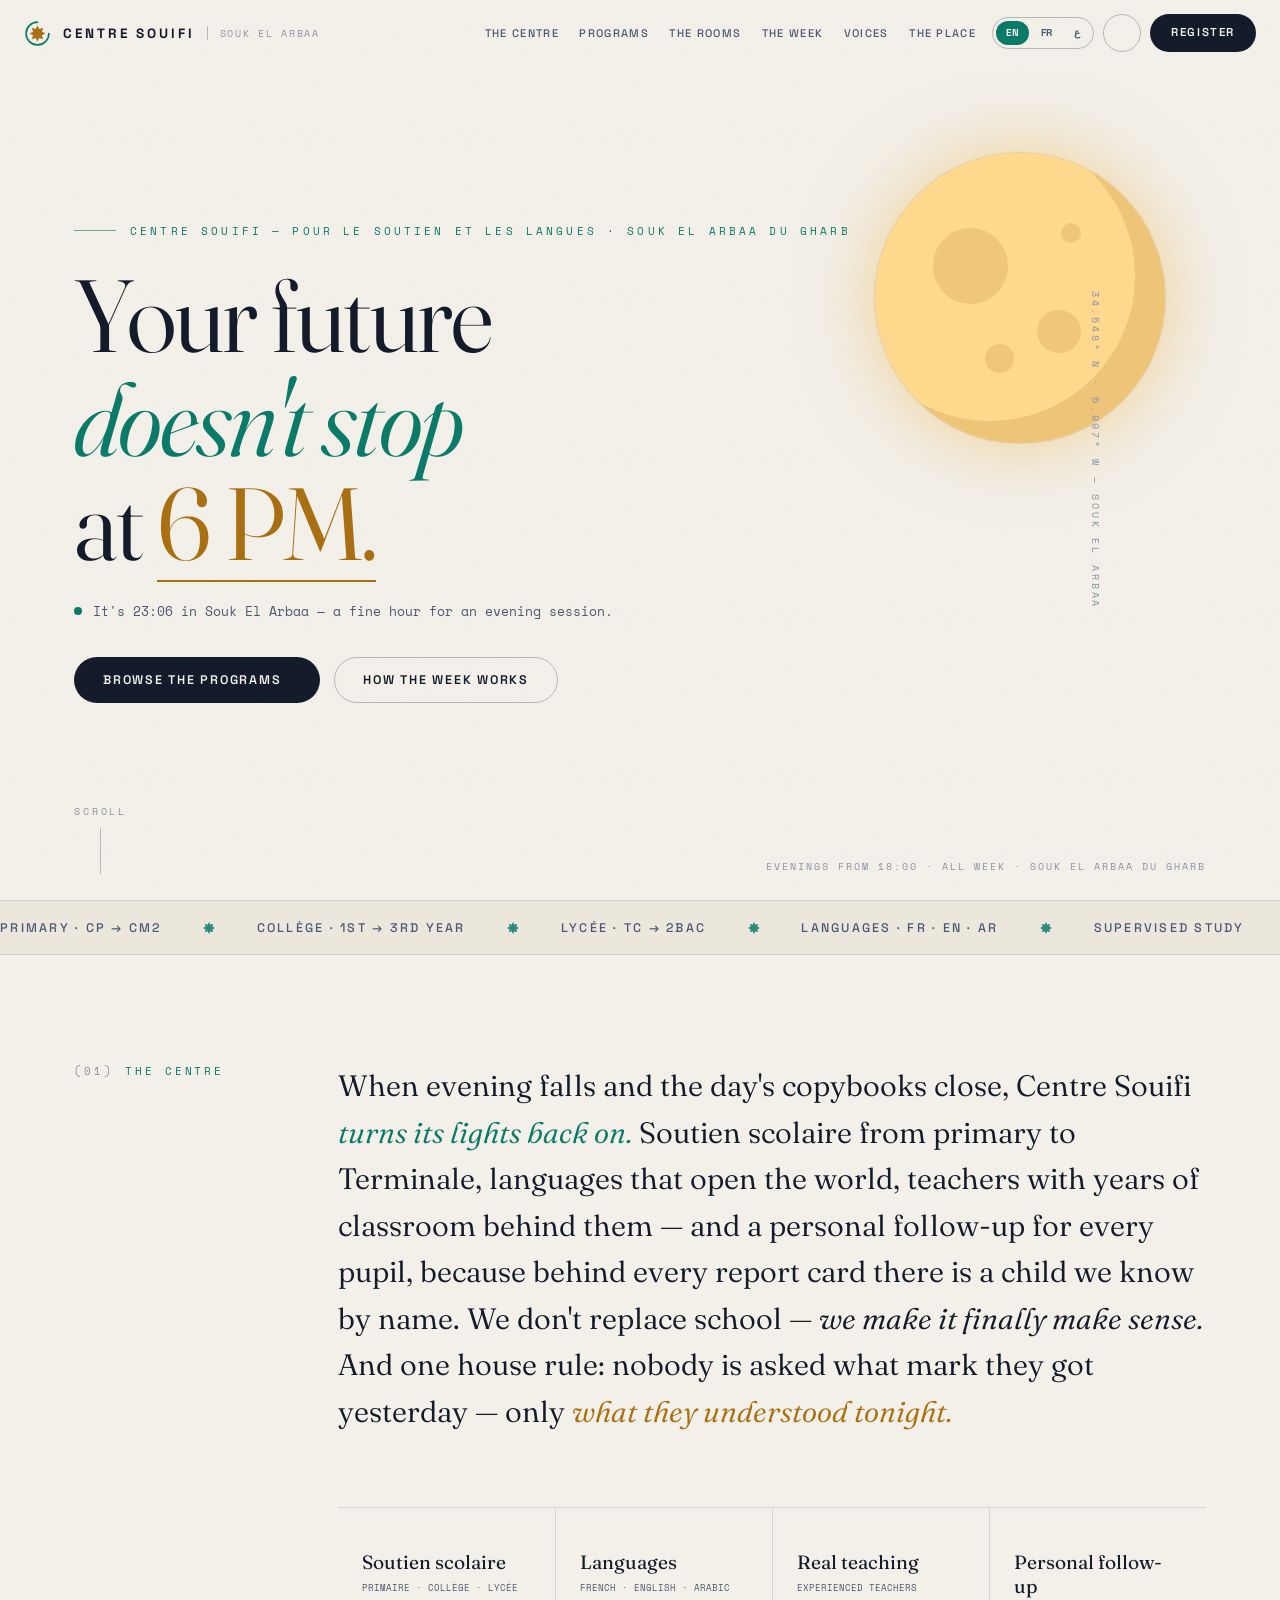
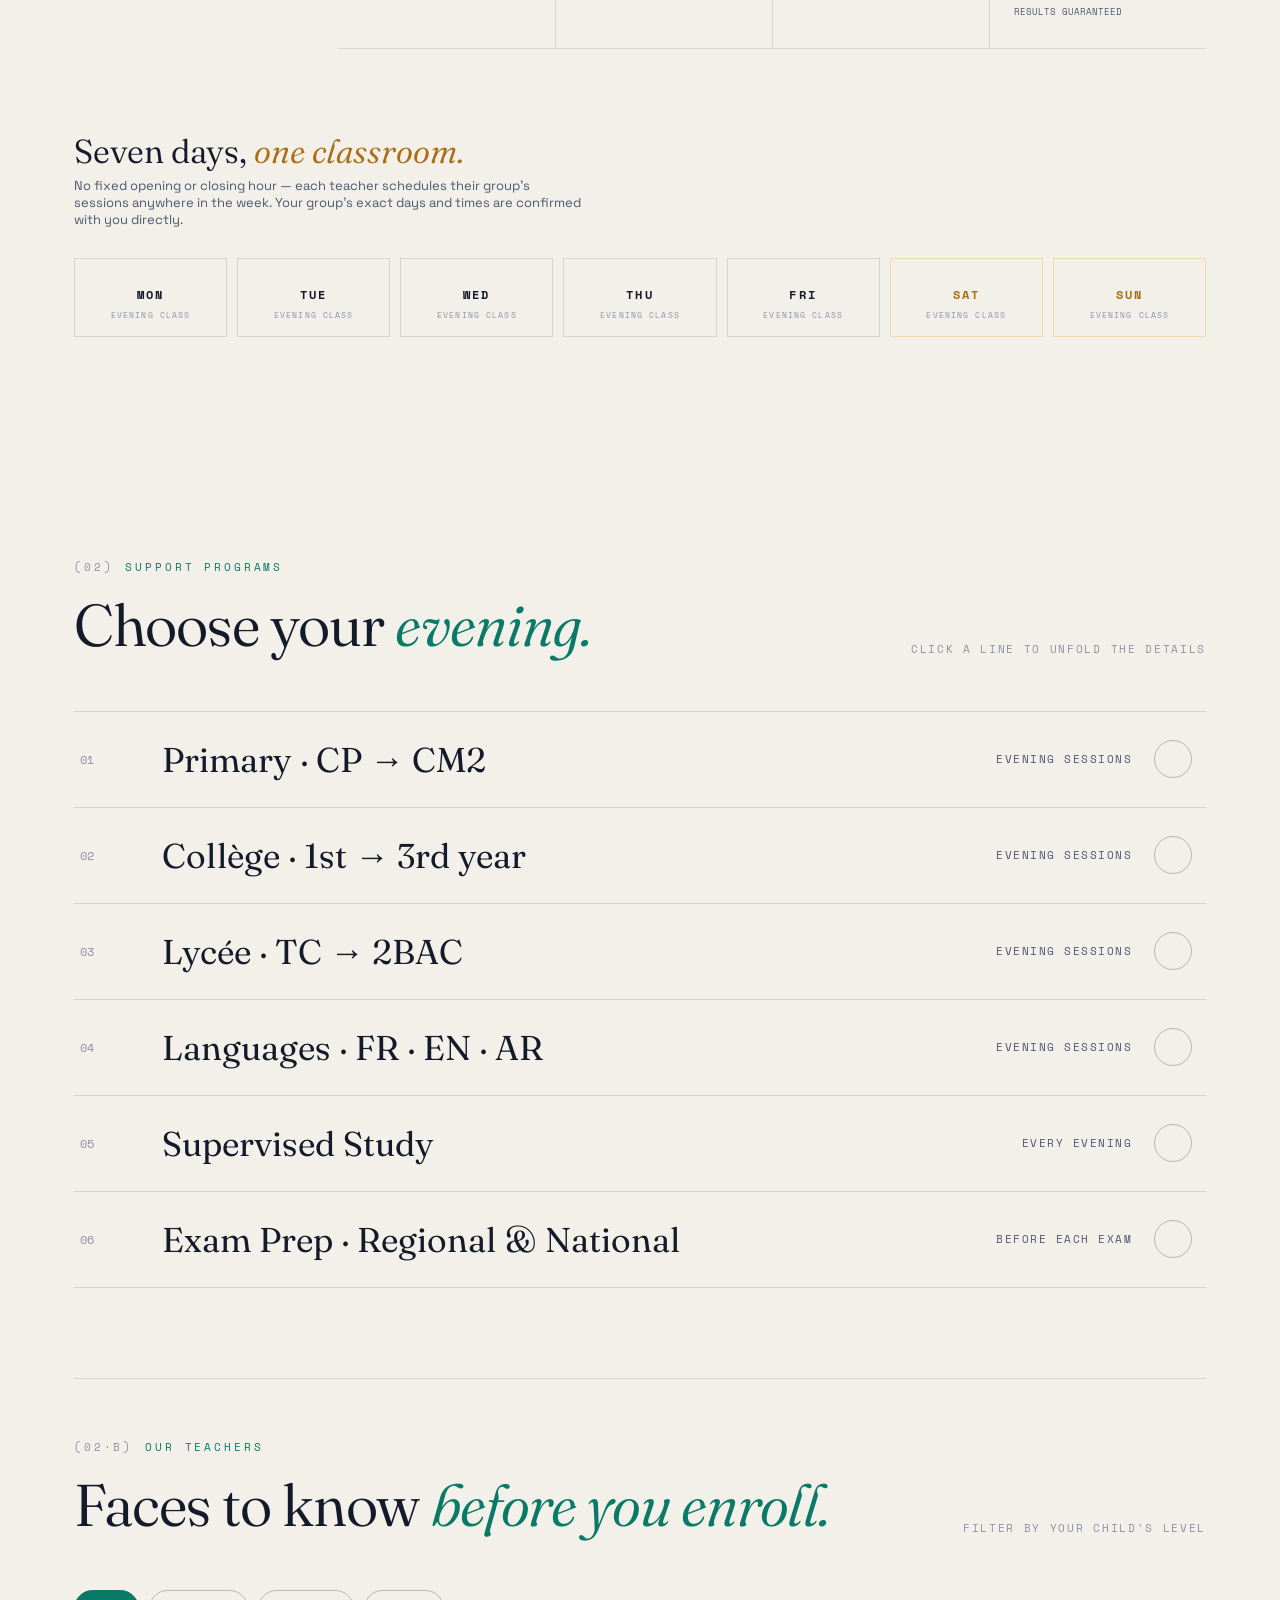
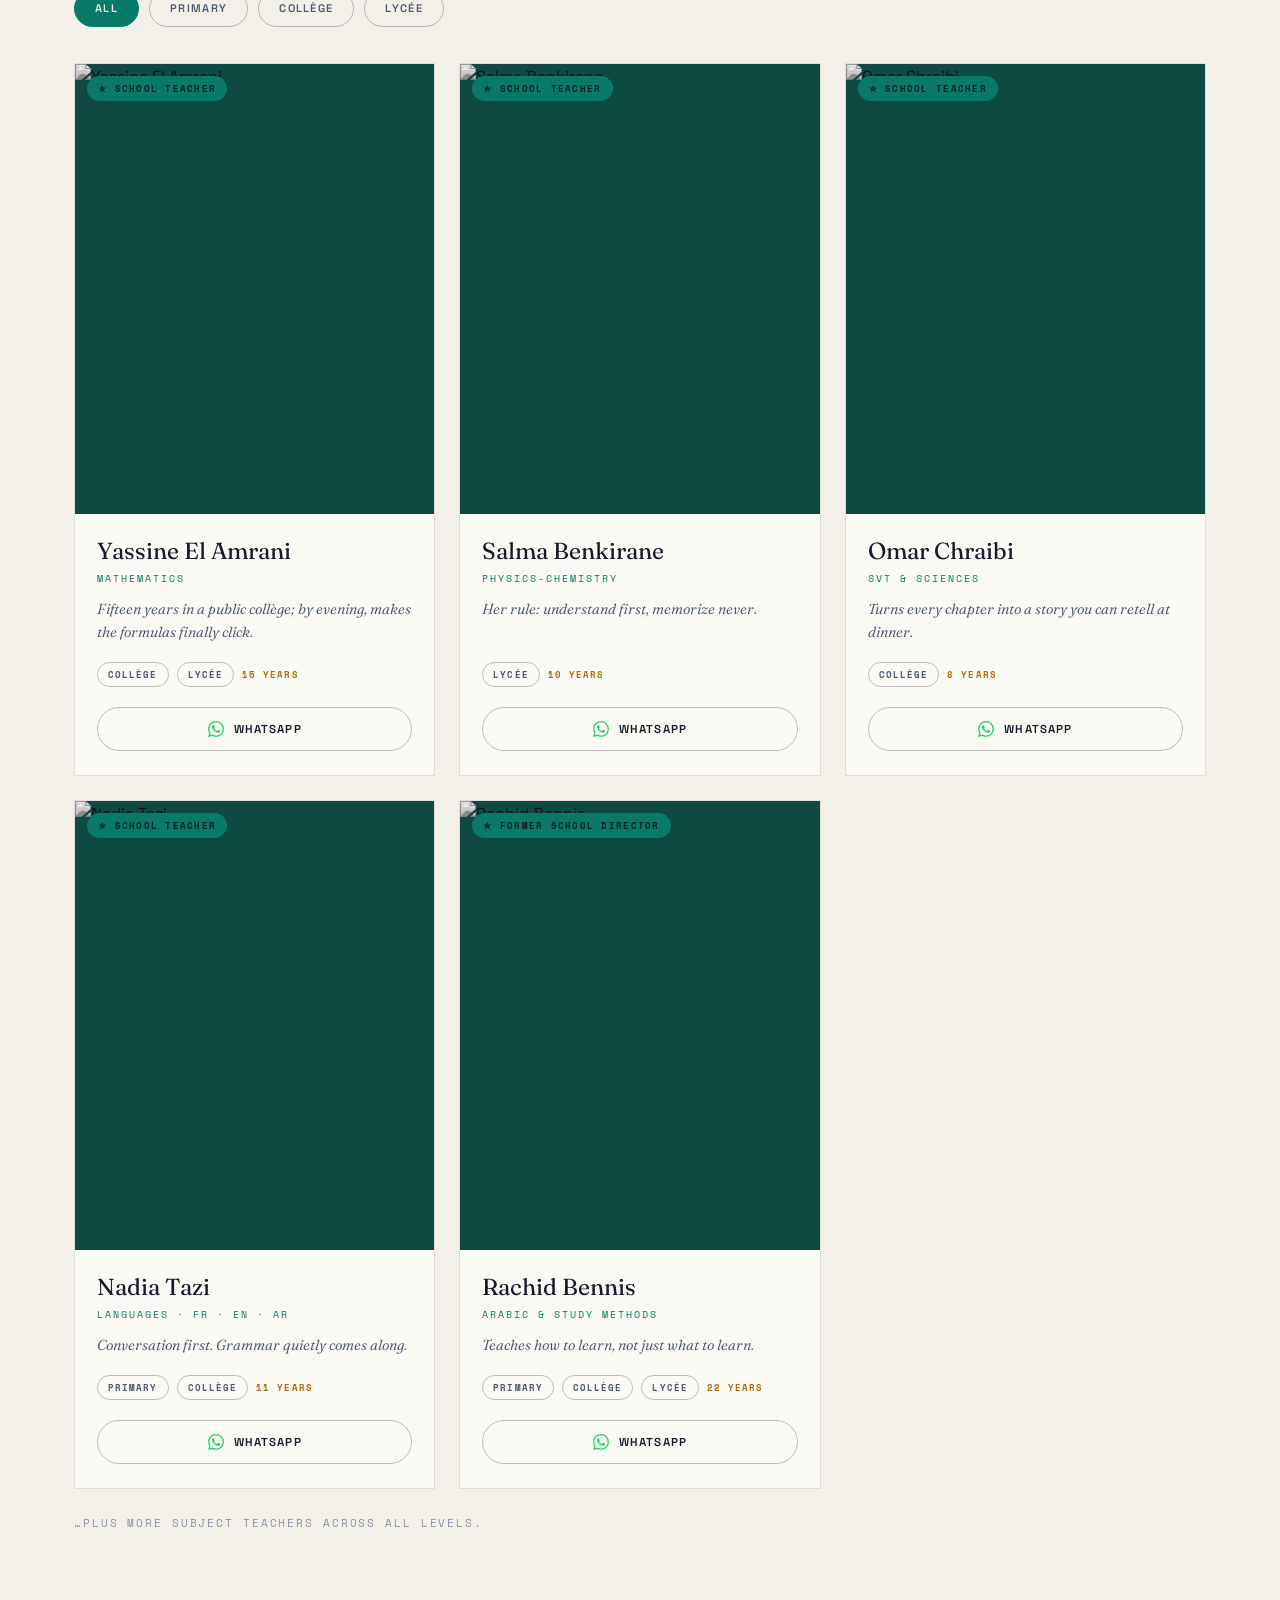
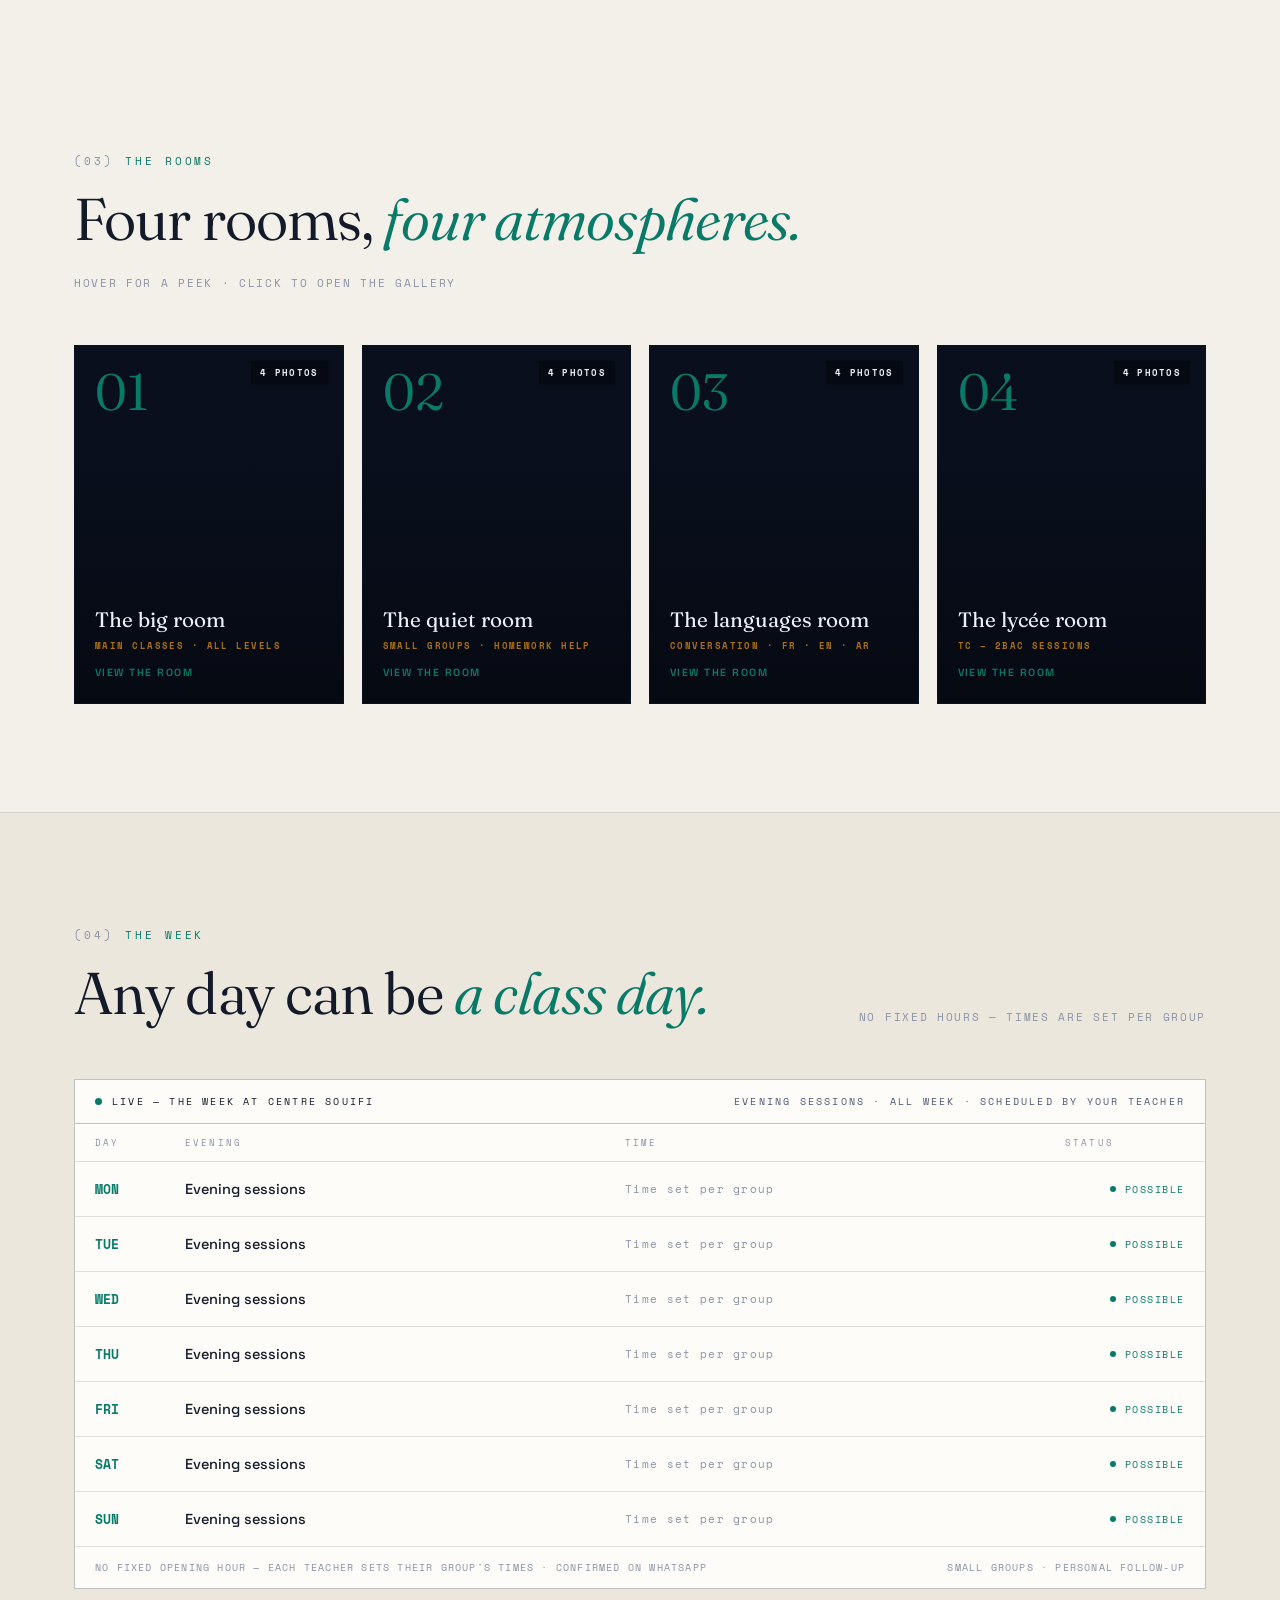
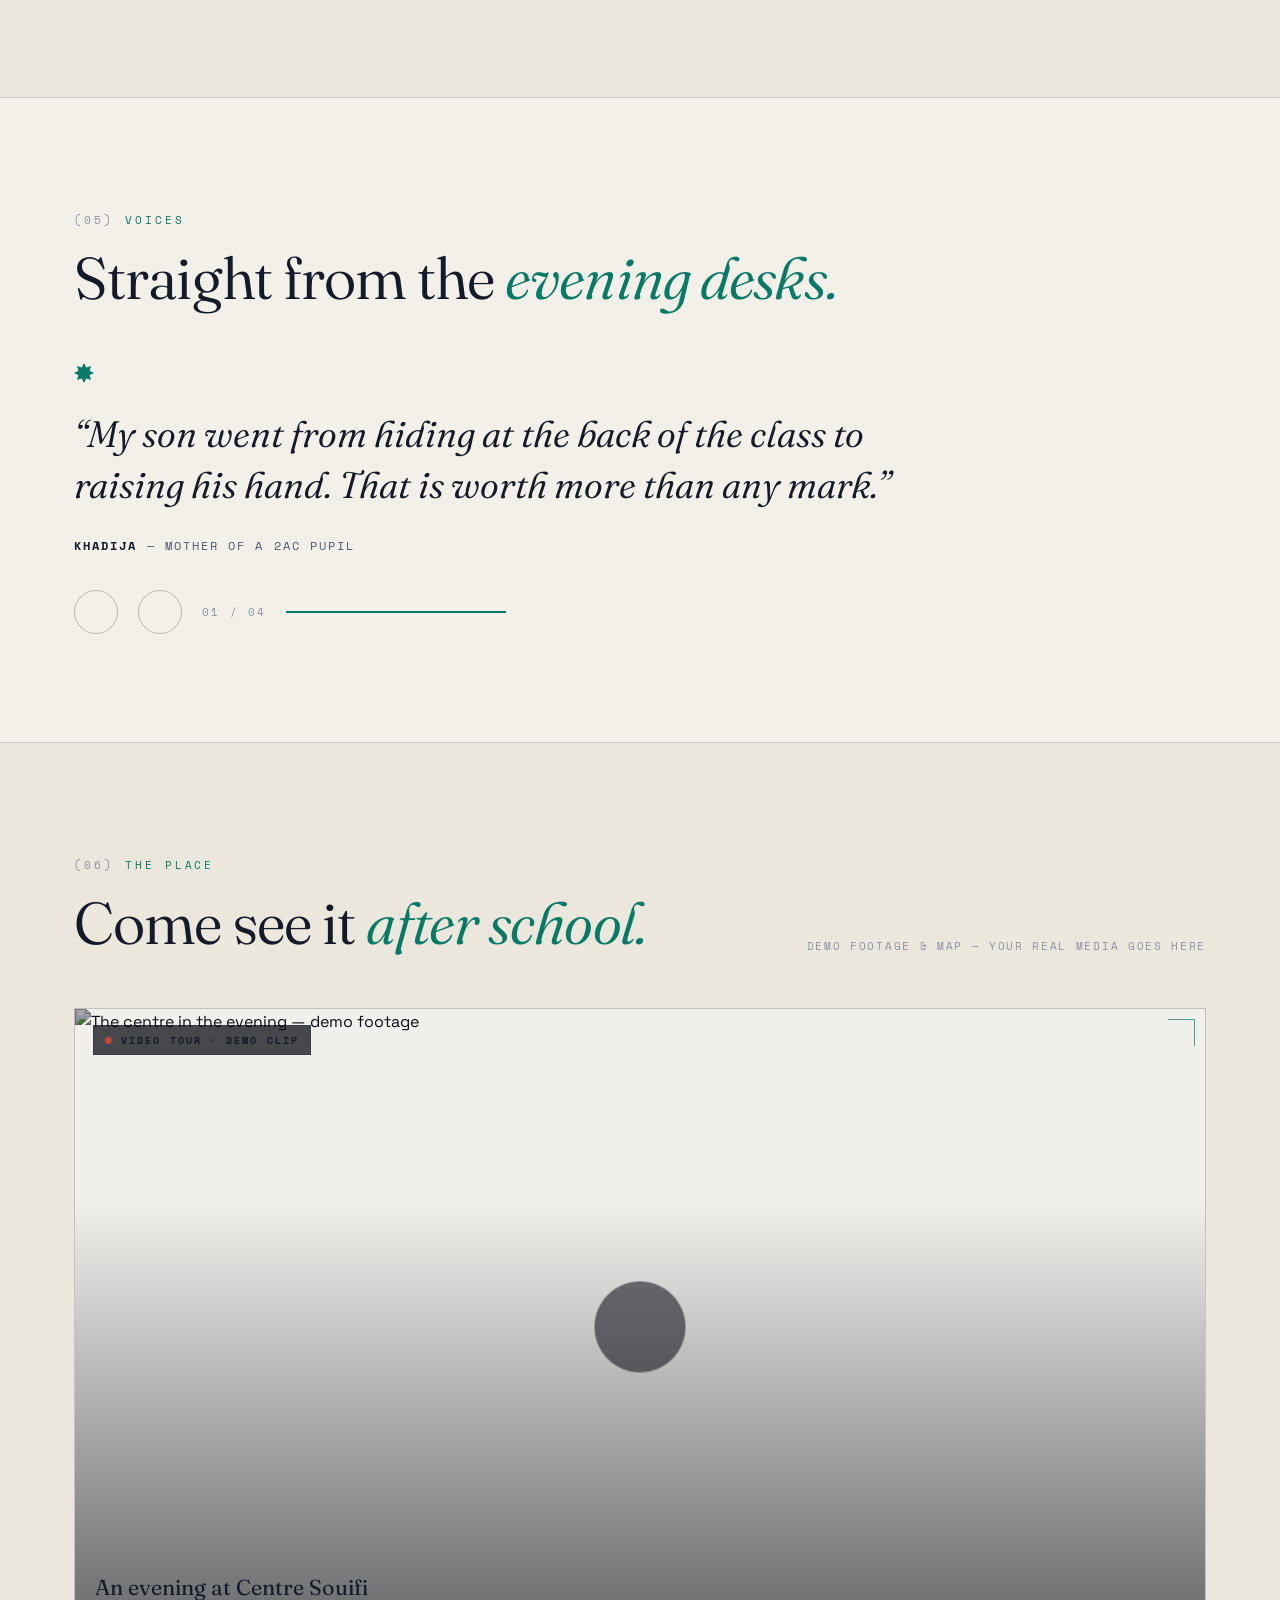
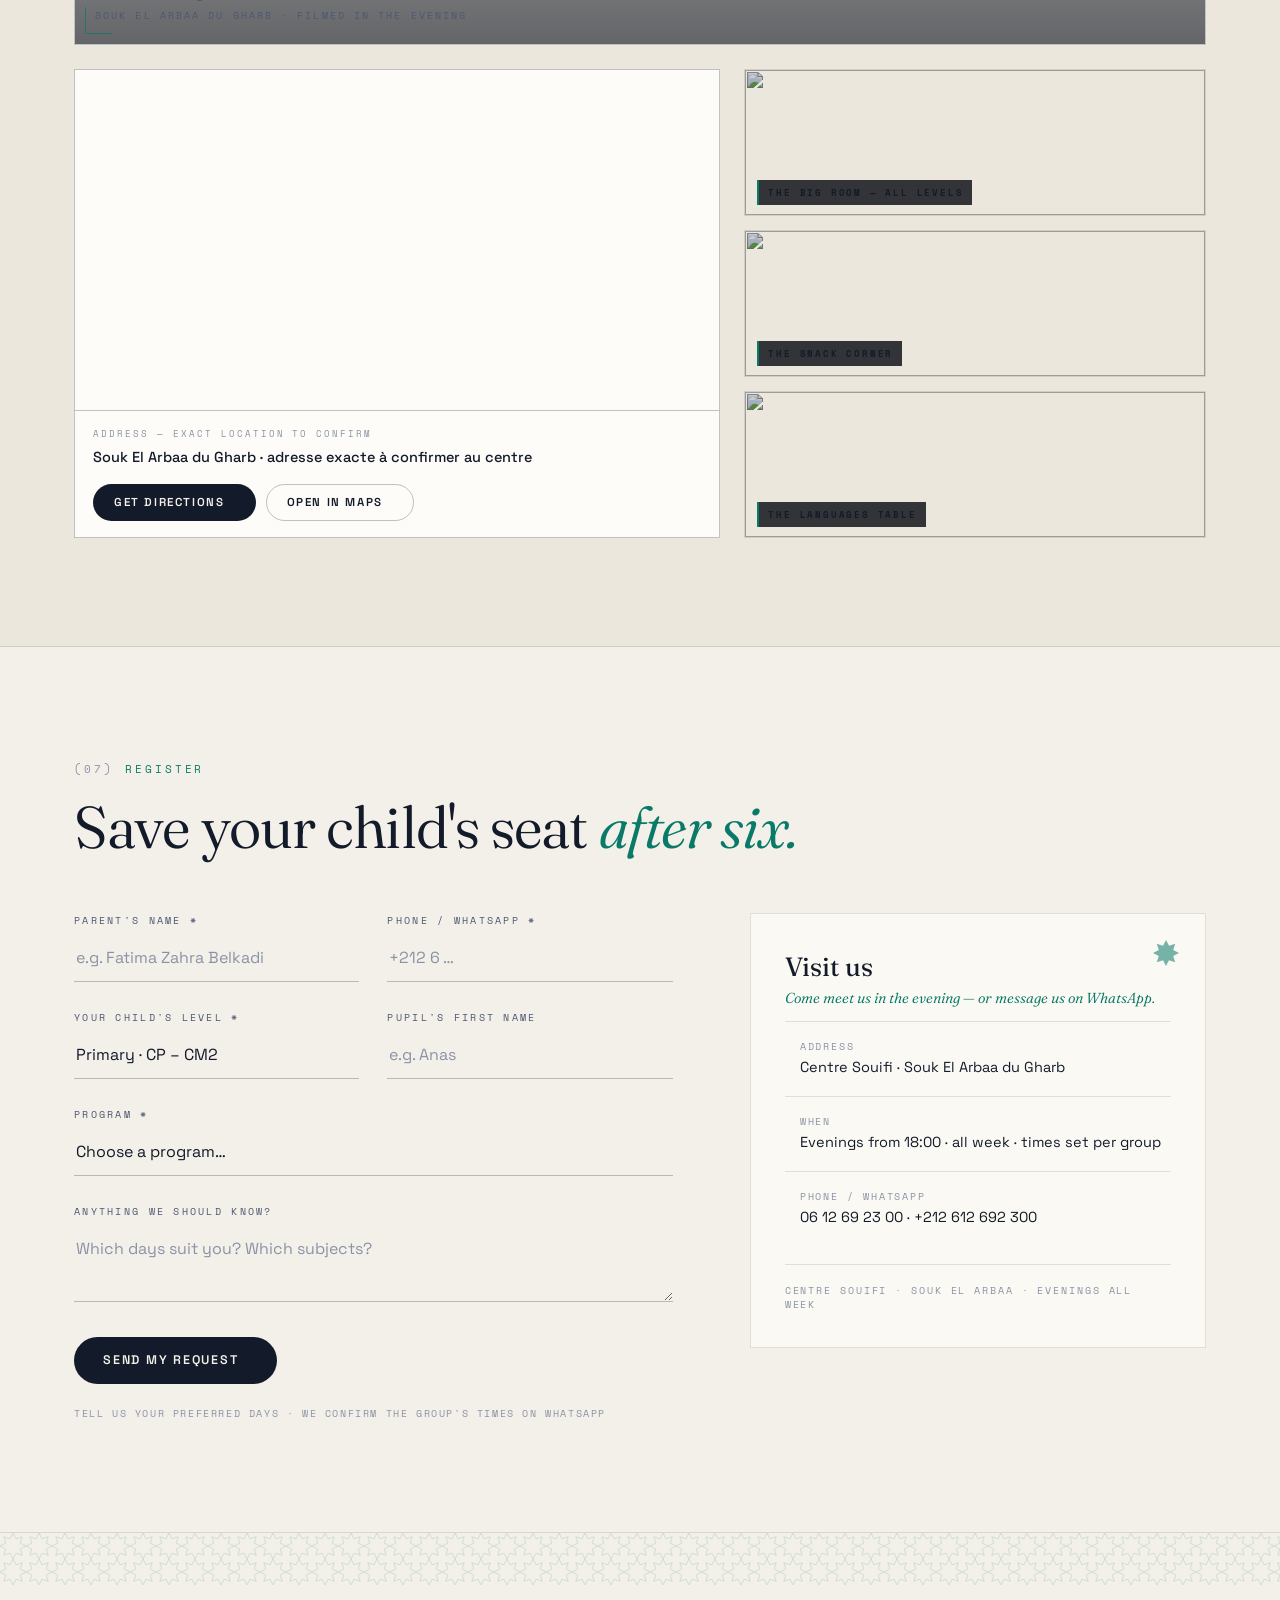
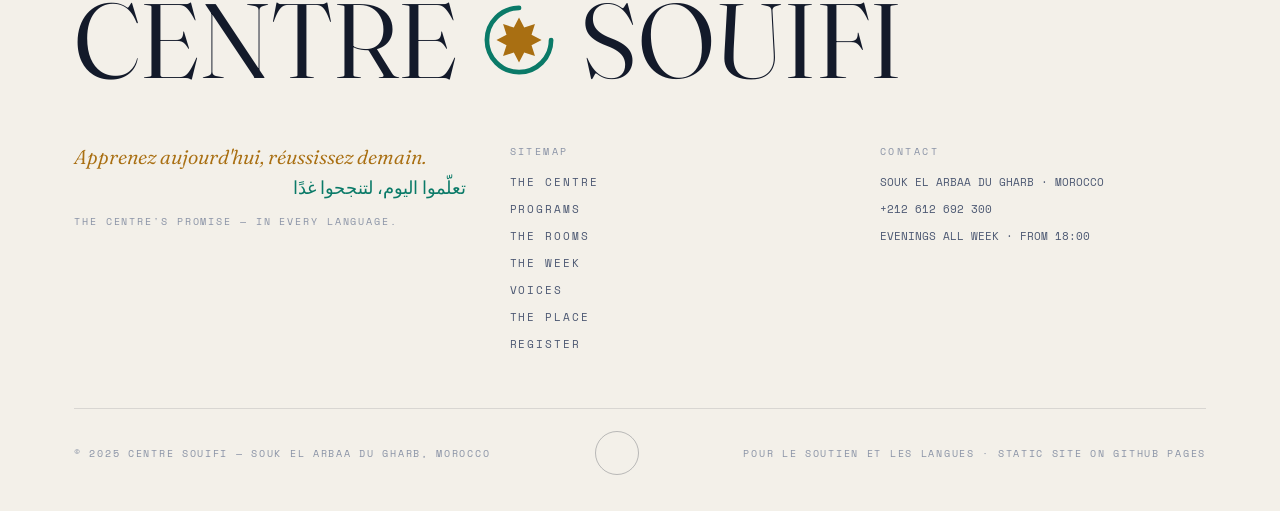
==== index.original.html @ b4792a81 "adding the first commit" ====
<!DOCTYPE html>
<html lang="en">
<head>
<meta charset="UTF-8">
<meta name="viewport" content="width=device-width, initial-scale=1.0">
<script>
/* apply saved theme + language BEFORE paint (no flash) */
(function(){try{
  var t=localStorage.getItem('cs-theme')||(matchMedia('(prefers-color-scheme: light)').matches?'light':'dark');
  document.documentElement.dataset.theme=t;
  var l=localStorage.getItem('cs-lang')||'en';
  document.documentElement.lang=l;
  document.documentElement.dir=(l==='ar')?'rtl':'ltr';
}catch(e){}})();
</script>
<title>Centre Souifi — Souk El Arbaa du Gharb · Soutien scolaire & langues du soir</title>
<meta name="description" content="Centre Souifi — soutien scolaire du soir à Souk El Arbaa du Gharb : primaire, collège, lycée (TC–2BAC), langues (FR·EN·AR), professeurs expérimentés, suivi personnalisé. Cours du soir tous les jours dès 18h. WhatsApp : +212 612 692 300.">
<meta name="theme-color" id="metaTheme" content="#05080F">

<!-- ✂ DEMO: replace og:image with your real domain + photo before launch -->
<meta property="og:type" content="website">
<meta property="og:title" content="Centre Souifi — Soutien scolaire & langues · Souk El Arbaa du Gharb">
<meta property="og:description" content="Cours du soir tous les jours dès 18h : primaire, collège, lycée, langues. Apprenez aujourd'hui, réussissez demain.">
<meta property="og:image" content="https://picsum.photos/seed/centre-souifi-og/1200/630.jpg">
<meta name="twitter:card" content="summary_large_image">

<link rel="icon" href="data:image/svg+xml,%3Csvg xmlns='http://www.w3.org/2000/svg' viewBox='0 0 64 64'%3E%3Cpath d='M32 5a27 27 0 1 0 27 27' fill='none' stroke='%233FE0C5' stroke-width='6' stroke-linecap='round'/%3E%3Cpolygon fill='%23F0B03F' transform='translate(32 32) scale(1.9) translate(-10 -10)' points='10,0 12.3,4.46 17.07,2.93 15.54,7.7 20,10 15.54,12.3 17.07,17.07 12.3,15.54 10,20 7.7,15.54 2.93,17.07 4.46,12.3 0,10 4.46,7.7 2.93,2.93 7.7,4.46'/%3E%3C/svg%3E">
<link rel="preconnect" href="https://fonts.googleapis.com">
<link rel="preconnect" href="https://fonts.gstatic.com" crossorigin>
<link href="https://fonts.googleapis.com/css2?family=Fraunces:ital,opsz,wght@0,9..144,300..700;1,9..144,300..700&family=Space+Grotesk:wght@300..700&family=Space+Mono:ital,wght@0,400;0,700&family=Amiri:ital,wght@0,400;0,700;1,400&family=IBM+Plex+Sans+Arabic:wght@300;400;500;600;700&display=swap" rel="stylesheet">
<style>
/* ============ TOKENS — NIGHT (default) ============ */
:root{
  --bg:#05080F; --bg-2:#070C16; --panel:#0A1020; --deep:#060B14;
  --line:rgba(205,220,240,.10); --line-2:rgba(205,220,240,.20);
  --text:#EAF0F8; --muted:#93A1B5; --faint:#5C6B80;
  --mint:#3FE0C5; --mint-dim:rgba(63,224,197,.13);
  --amber:#F0B03F; --amber-dim:rgba(240,176,63,.13);
  --red:#F2705C;
  --row-hover:rgba(63,224,197,.05);
  --hdr-bg:rgba(5,8,15,.82); --menu-bg:rgba(5,8,15,.97);
  --toast-bg:#0C1322; --sb:#1B2536;
  --map-filter:invert(.9) hue-rotate(185deg) saturate(.4) brightness(.9) contrast(.95);
  --serif:'Fraunces',Georgia,serif; --sans:'Space Grotesk',sans-serif; --mono:'Space Mono',monospace;
  --container:1180px;
}
/* ============ TOKENS — DAY ============ */
[data-theme="light"]{
  --bg:#F3F0E9; --bg-2:#ECE7DD; --panel:#FBF9F3; --deep:#FDFCF8;
  --line:rgba(19,26,42,.12); --line-2:rgba(19,26,42,.26);
  --text:#131A2A; --muted:#4C5872; --faint:#8A93A6;
  --mint:#0A7A68; --mint-dim:rgba(10,122,104,.10);
  --amber:#A96F12; --amber-dim:rgba(169,111,18,.13);
  --red:#BE4B37;
  --row-hover:rgba(10,122,104,.06);
  --hdr-bg:rgba(243,240,233,.85); --menu-bg:rgba(243,240,233,.97);
  --toast-bg:#FFFFFF; --sb:#C8C1B1;
  --map-filter:saturate(.72) contrast(1.02);
}
/* Arabic typography */
html[lang="ar"]{
  --serif:'Amiri','IBM Plex Sans Arabic',serif;
  --sans:'IBM Plex Sans Arabic',sans-serif;
  --mono:'IBM Plex Sans Arabic','Space Mono',monospace;
}
html[lang="ar"] *{letter-spacing:0 !important}
html[lang="ar"] em{font-style:normal}
html[lang="ar"] body{line-height:1.85}
html[lang="ar"] h1{line-height:1.3}
html[lang="ar"] h2{line-height:1.5}
html[lang="ar"] .p-title,html[lang="ar"] .t-name,html[lang="ar"] .room-name,html[lang="ar"] .foot-word{line-height:1.55}
html[lang="ar"] .manifesto{line-height:2.1}
html[lang="ar"] .v-body blockquote{line-height:1.9}
html[lang="ar"] .h-line{padding-bottom:.2em;margin-bottom:-.2em}

*{margin:0;padding:0;box-sizing:border-box}
html{scroll-behavior:smooth;scroll-padding-top:96px}
body{background:var(--bg);color:var(--text);font:400 16px/1.6 var(--sans);-webkit-font-smoothing:antialiased;overflow-x:hidden;transition:background .4s,color .4s}
::selection{background:var(--mint);color:#04211B}
[data-theme="light"] ::selection{color:var(--bg)}
::-webkit-scrollbar{width:10px}
::-webkit-scrollbar-track{background:var(--bg)}
::-webkit-scrollbar-thumb{background:var(--sb);border-radius:6px}
a{color:inherit;text-decoration:none}
img{max-width:100%}
button{font-family:inherit}
:focus-visible{outline:2px solid var(--mint);outline-offset:3px;border-radius:2px}
.container{max-width:var(--container);margin:0 auto;padding:0 24px}
.s8{width:12px;height:12px;flex:none}

/* film grain */
body::before{content:"";position:fixed;inset:0;z-index:80;pointer-events:none;opacity:.05;
  background-image:url("data:image/svg+xml,%3Csvg xmlns='http://www.w3.org/2000/svg' width='160' height='160'%3E%3Cfilter id='n'%3E%3CfeTurbulence type='fractalNoise' baseFrequency='0.8' numOctaves='2' stitchTiles='stitch'/%3E%3C/filter%3E%3Crect width='160' height='160' filter='url(%23n)' opacity='.55'/%3E%3C/svg%3E")}
[data-theme="light"] body::before{opacity:.035}

/* ============ BUTTONS ============ */
.btn{display:inline-flex;align-items:center;gap:10px;font:600 12.5px/1 var(--sans);letter-spacing:.14em;text-transform:uppercase;
  padding:16px 28px;border-radius:999px;border:1px solid transparent;cursor:pointer;transition:.3s;white-space:nowrap}
.btn svg{width:15px;height:15px}
.btn.primary{background:var(--amber);color:#14100A}
.btn.primary:hover{transform:translateY(-2px);background:#F6BC55}
[data-theme="light"] .btn.primary{background:var(--text);color:var(--bg)}
[data-theme="light"] .btn.primary:hover{background:#243452}
.btn.ghost{border-color:var(--line-2);color:var(--text);background:none}
.btn.ghost:hover{border-color:var(--mint);color:var(--mint);transform:translateY(-2px)}
.btn.sm{padding:12px 20px;font-size:11.5px}
.btn.loading{opacity:.6;pointer-events:none}
.round{width:44px;height:44px;border-radius:50%;border:1px solid var(--line-2);background:none;color:var(--muted);display:grid;place-items:center;cursor:pointer;transition:.3s}
.round:hover{color:var(--mint);border-color:var(--mint);transform:translateY(-2px)}
.round svg{width:17px;height:17px}
[dir="rtl"] .lucide-arrow-right,[dir="rtl"] .lucide-chevron-left,[dir="rtl"] .lucide-chevron-right,
[dir="rtl"] .lucide-send,[dir="rtl"] .lucide-navigation{transform:scaleX(-1)}

/* theme + language controls */
.t-btn{width:38px;height:38px}
.t-btn svg{width:16px;height:16px}
.t-btn .i-moon{display:none}
[data-theme="light"] .t-btn .i-moon{display:block}
[data-theme="light"] .t-btn .i-sun{display:none}
.lang-sw{display:flex;border:1px solid var(--line-2);border-radius:999px;padding:3px;gap:2px}
.lang-sw button{font:700 10px/1 var(--sans);color:var(--muted);background:none;border:0;border-radius:999px;padding:7px 10px;cursor:pointer;transition:.25s}
.lang-sw button:hover{color:var(--text)}
.lang-sw button.on{background:var(--mint);color:#04211B}
[data-theme="light"] .lang-sw button.on{color:#F3F0E9}

/* ============ HEADER ============ */
header{position:fixed;inset-inline:0;top:0;z-index:50;transition:.35s;padding-block:14px}
header.scrolled{background:var(--hdr-bg);backdrop-filter:blur(14px);border-bottom:1px solid var(--line);padding-block:8px}
.header-in{max-width:1400px;margin:auto;padding:0 24px;display:flex;align-items:center;gap:16px}
.brand{display:flex;align-items:center;gap:12px;flex:none}
.logo-mark{width:27px;height:27px;color:var(--mint);flex:none}
.brand-name{font:700 13.5px var(--sans);letter-spacing:.22em;white-space:nowrap}
.brand-loc{font:400 9.5px var(--mono);color:var(--faint);letter-spacing:.18em;border-inline-start:1px solid var(--line-2);padding-inline-start:12px;white-space:nowrap}
nav.main{margin-inline-start:auto;display:flex;gap:clamp(12px,1.6vw,24px);flex:none}
nav.main a{font:500 11px var(--sans);letter-spacing:.12em;text-transform:uppercase;color:var(--muted);transition:color .25s;white-space:nowrap}
nav.main a:hover{color:var(--text)}
nav.main a.active{color:var(--mint)}
.clock-chip{font:400 12px var(--mono);color:var(--muted);display:flex;align-items:center;gap:9px;letter-spacing:.08em;white-space:nowrap;font-variant-numeric:tabular-nums;flex:none}
.clock-chip::before{content:"";width:6px;height:6px;border-radius:50%;background:var(--mint);animation:pulse 1.8s infinite}
.hdr-ctl{display:flex;align-items:center;gap:9px;flex:none}
#mBtn{display:none}
.hdr-reg{padding:11px 18px;white-space:nowrap}
@media (max-width:1450px){.clock-chip{display:none}}
@media (max-width:1270px){.brand-loc{display:none}}
@media (max-width:1180px){nav.main{display:none}#mBtn{display:grid}.hdr-ctl{margin-inline-start:auto}}
@media (max-width:480px){.lang-sw{display:none}}
@media (max-width:400px){.hdr-reg{display:none}}

/* mobile menu */
.m-menu{position:fixed;inset:0;z-index:60;background:var(--menu-bg);backdrop-filter:blur(10px);display:flex;flex-direction:column;justify-content:center;padding:40px 32px;opacity:0;pointer-events:none;transition:.35s}
.m-menu.open{opacity:1;pointer-events:auto}
.m-logo{position:absolute;top:26px;inset-inline-start:26px;width:36px;height:36px;color:var(--mint)}
.m-menu a{font:350 clamp(1.8rem,7vw,2.4rem) var(--serif);padding:14px 0;border-bottom:1px solid var(--line);display:flex;align-items:baseline;gap:18px;transform:translateY(16px);opacity:0;transition:.4s}
.m-menu.open a{transform:none;opacity:1}
.m-menu a span{font:400 12px var(--mono);color:var(--mint)}
.m-menu .m-foot{margin-top:34px;font:400 11px var(--mono);color:var(--faint)}
#mClose{position:absolute;top:26px;inset-inline-end:26px}
.m-lang{display:flex;gap:10px;margin-top:28px;flex-wrap:wrap}
.m-lang button{font:700 12px var(--sans);border:1px solid var(--line-2);background:none;color:var(--muted);border-radius:999px;padding:11px 20px;cursor:pointer;transition:.25s}
.m-lang button:hover{color:var(--text);border-color:var(--text)}
.m-lang button.on{background:var(--mint);border-color:var(--mint);color:#04211B}
[data-theme="light"] .m-lang button.on{color:#F3F0E9}

/* ============ HERO ============ */
.hero{position:relative;min-height:100svh;display:flex;align-items:center;padding:calc(76px + 40px) 0 90px;overflow:hidden}
#stars{position:absolute;inset:0;z-index:0}
[data-theme="light"] #stars{display:none}
.moon-wrap{position:absolute;inset-inline-end:clamp(30px,9vw,150px);top:clamp(90px,17vh,190px);z-index:1;will-change:transform}
.moon{width:clamp(130px,23vw,290px);aspect-ratio:1;border-radius:50%;background:#D9E3EE;position:relative;overflow:hidden;
  box-shadow:inset -30px -22px 0 rgba(5,8,15,.14),0 0 0 1px rgba(233,240,248,.06);animation:moonFloat 16s ease-in-out infinite}
.moon i{position:absolute;border-radius:50%;background:rgba(9,14,26,.09)}
.moon i:nth-child(1){width:26%;height:26%;left:20%;top:26%}
.moon i:nth-child(2){width:15%;height:15%;left:56%;top:54%}
.moon i:nth-child(3){width:10%;height:10%;left:38%;top:66%}
.moon i:nth-child(4){width:7%;height:7%;left:64%;top:24%;background:rgba(9,14,26,.13)}
[data-theme="light"] .moon{background:#FFD98E;box-shadow:inset -30px -22px 0 rgba(150,95,10,.16),0 0 70px rgba(240,176,63,.5),0 0 0 1px rgba(169,111,18,.18)}
[data-theme="light"] .moon i{background:rgba(150,95,10,.14)}
@keyframes moonFloat{0%,100%{transform:translateY(0)}50%{transform:translateY(-10px)}}
.hero .container{position:relative;z-index:2;width:100%}
.hero-kicker{font:400 10.5px var(--mono);letter-spacing:.3em;color:var(--mint);display:flex;align-items:center;gap:14px;text-transform:uppercase}
.hero-kicker::before{content:"";width:42px;height:1px;background:var(--mint);opacity:.6}
h1{font:350 clamp(2.9rem,8vw,6.6rem)/1.02 var(--serif);letter-spacing:-.02em;margin:24px 0 26px}
.h-line{display:block;overflow:hidden;padding-bottom:.1em;margin-bottom:-.1em}
.h-line>span{display:inline-block;transform:translateY(112%);animation:rise 1s cubic-bezier(.22,1,.36,1) forwards}
.h-line:nth-child(2)>span{animation-delay:.14s}
.h-line:nth-child(3)>span{animation-delay:.28s}
@keyframes rise{to{transform:none}}
h1 em{font-style:italic;color:var(--mint)}
.six{color:var(--amber);position:relative}
.six::after{content:"";position:absolute;left:0;right:0;bottom:.04em;height:2px;background:var(--amber);transform:scaleX(0);transform-origin:left;animation:uline .7s 1.5s cubic-bezier(.22,1,.36,1) forwards}
[dir="rtl"] .six::after{transform-origin:right}
@keyframes uline{to{transform:scaleX(1)}}
.hero-live{display:flex;gap:11px;align-items:center;font:400 12.5px var(--mono);color:var(--muted);margin-bottom:36px}
.live-dot{width:8px;height:8px;border-radius:50%;background:var(--mint);flex:none;animation:pulse 1.6s infinite}
@keyframes pulse{0%,100%{box-shadow:0 0 0 0 rgba(63,224,197,.45)}55%{box-shadow:0 0 0 7px rgba(63,224,197,0)}}
.hero-cta{display:flex;gap:14px;flex-wrap:wrap}
.hero-foot{position:absolute;left:0;right:0;bottom:26px;z-index:2}
.hero-foot .container{display:flex;justify-content:space-between;align-items:flex-end}
.scroll-cue{display:flex;flex-direction:column;align-items:center;gap:10px;font:400 9.5px var(--mono);letter-spacing:.3em;color:var(--faint)}
.scroll-line{position:relative;width:1px;height:46px;background:var(--line-2);overflow:hidden}
.scroll-line::after{content:"";position:absolute;left:0;top:-40%;width:100%;height:40%;background:var(--mint);animation:sline 2.1s ease-in-out infinite}
@keyframes sline{to{top:110%}}
.hero-hours{font:400 10px var(--mono);letter-spacing:.2em;color:var(--faint)}
.coords{position:absolute;inset-inline-end:24px;top:50%;transform:translateY(-50%) rotate(90deg);transform-origin:center;font:400 9.5px var(--mono);letter-spacing:.3em;color:var(--faint);white-space:nowrap;z-index:2}
@media (max-width:1100px){.coords{display:none}}
@media (max-width:760px){.hero-hours{display:none}.hero-foot .container{justify-content:center}}

/* ============ MARQUEE ============ */
.marquee{overflow:hidden;border-block:1px solid var(--line);padding:17px 0;background:var(--bg-2)}
.mq-track{display:flex;width:max-content;animation:mq 34s linear infinite}
.marquee:hover .mq-track{animation-play-state:paused}
.mq-group{display:flex;align-items:center;gap:2.6rem;padding-inline-end:2.6rem}
.mq-group span{font:500 12.5px var(--sans);letter-spacing:.18em;text-transform:uppercase;color:var(--muted);white-space:nowrap}
.mq-group .s8{color:var(--mint);opacity:.85}
.mq-fr{font:italic 400 15px var(--serif) !important;color:var(--amber) !important;text-transform:none !important;letter-spacing:.02em !important}
.mq-ar{font:400 15px var(--serif) !important;color:var(--mint) !important;text-transform:none !important;letter-spacing:0 !important}
@keyframes mq{to{transform:translateX(-50%)}}

/* ============ SECTIONS ============ */
section{padding:clamp(80px,12vh,140px) 0;position:relative}
.sec-head{margin-bottom:clamp(36px,6vh,60px)}
.sec-label{display:inline-flex;gap:12px;align-items:baseline;font:400 11px var(--mono);letter-spacing:.26em;color:var(--mint);text-transform:uppercase;margin-bottom:18px}
.sec-label i{font-style:normal;color:var(--faint)}
h2{font:350 clamp(2.1rem,4.6vw,3.7rem)/1.08 var(--serif);letter-spacing:-.015em}
h2 em{font-style:italic;color:var(--mint)}
.sec-top{display:flex;justify-content:space-between;align-items:flex-end;gap:24px;flex-wrap:wrap}
.sec-hint{font:400 10.5px var(--mono);letter-spacing:.16em;color:var(--faint)}

/* ============ ABOUT ============ */
.about-grid{display:grid;grid-template-columns:220px 1fr;gap:44px}
.about-side{font:400 11px var(--mono);letter-spacing:.26em;color:var(--mint);text-transform:uppercase;position:sticky;top:120px;align-self:start;display:flex;gap:12px;align-items:baseline}
.about-side i{font-style:normal;color:var(--faint)}
.manifesto{font:350 clamp(1.3rem,2.3vw,1.85rem)/1.58 var(--serif);max-width:62ch}
.manifesto em{font-style:italic}
.m-mint{color:var(--mint)} .m-amber{color:var(--amber)}
/* four pillars — straight from the centre's poster */
.pillars{margin-top:clamp(48px,8vh,78px);border-block:1px solid var(--line);display:grid;grid-template-columns:repeat(4,1fr)}
.pillar{padding:28px 24px;border-inline-start:1px solid var(--line)}
.pillar:first-child{border-inline-start:0}
.pillar svg{width:24px;height:24px}
.pillar:nth-child(1) svg{color:var(--mint)}
.pillar:nth-child(2) svg{color:var(--amber)}
.pillar:nth-child(3) svg{color:var(--mint)}
.pillar:nth-child(4) svg{color:var(--amber)}
.pillar b{display:block;font:400 1.2rem var(--serif);margin-top:14px;font-weight:400}
html[lang="ar"] .pillar b{line-height:1.6}
.pillar span{display:block;font:400 9px var(--mono);color:var(--muted);text-transform:uppercase;margin-top:6px;line-height:1.8}
/* week strip — every day is a potential class day */
.week-title{font:350 clamp(1.5rem,2.6vw,2.1rem) var(--serif);margin:clamp(56px,9vh,90px) 0 6px}
.week-title em{font-style:italic;color:var(--amber)}
.week-sub{font:400 13px var(--sans);color:var(--muted);max-width:64ch}
.week-strip{display:grid;grid-template-columns:repeat(auto-fit,minmax(110px,1fr));gap:10px;margin-top:30px}
.wd{border:1px solid var(--line);padding:18px 8px 15px;text-align:center;position:relative;transition:border-color .3s,transform .3s}
.wd:hover{border-color:var(--line-2);transform:translateY(-3px)}
.wd svg{width:16px;height:16px;color:var(--mint)}
.wd b{display:block;font:700 12px var(--mono);letter-spacing:.18em;margin-top:9px}
.wd span{display:block;font:400 8px var(--mono);color:var(--faint);letter-spacing:.14em;margin-top:6px;text-transform:uppercase}
.wd.we{border-color:rgba(240,176,63,.35)}
.wd.we svg{color:var(--amber)}
.wd.we b{color:var(--amber)}
@media (max-width:760px){.pillars{grid-template-columns:repeat(2,1fr)}.pillar:nth-child(odd){border-inline-start:0}.pillar:nth-child(n+3){border-top:1px solid var(--line)}}

/* ============ PROGRAMS (+ teachers sub-block) ============ */
.prog-list{border-top:1px solid var(--line)}
.prog{border-bottom:1px solid var(--line)}
.prog-head{display:grid;grid-template-columns:60px 1fr auto 46px;align-items:center;gap:22px;padding:26px 6px;cursor:pointer}
.p-num{font:400 12px var(--mono);color:var(--faint)}
.p-title{font:380 clamp(1.45rem,3vw,2.15rem) var(--serif);transition:color .3s,transform .3s}
.prog-head:hover .p-title{color:var(--mint);transform:translateX(8px)}
[dir="rtl"] .prog-head:hover .p-title{transform:translateX(-8px)}
.p-meta{font:400 10.5px var(--mono);letter-spacing:.14em;color:var(--muted);white-space:nowrap}
.p-icon{width:38px;height:38px;border:1px solid var(--line-2);border-radius:50%;display:grid;place-items:center;color:var(--muted);transition:.35s}
.p-icon svg{width:15px;height:15px}
.prog.open .p-icon{transform:rotate(45deg);border-color:var(--mint);color:var(--mint)}
.prog-panel{display:grid;grid-template-rows:0fr;transition:grid-template-rows .55s cubic-bezier(.22,1,.36,1)}
.prog.open .prog-panel{grid-template-rows:1fr}
.prog-inner{overflow:hidden}
.prog-body{padding:2px 6px 36px;padding-inline-start:82px;padding-inline-end:6px;opacity:0;transform:translateY(-8px);transition:.45s .08s}
.prog.open .prog-body{opacity:1;transform:none}
.prog.flash .p-title{color:var(--mint)}
.p-tag{font:italic 400 1.05rem var(--serif);color:var(--mint);margin-bottom:10px}
.p-desc{max-width:60ch;color:var(--muted);margin-bottom:24px}
.p-facts{display:flex;flex-wrap:wrap;gap:0 36px;margin-bottom:24px}
.fact{padding:11px 0;border-top:1px solid var(--line);min-width:108px}
.fact dt{font:400 9px var(--mono);letter-spacing:.2em;color:var(--faint);text-transform:uppercase;margin-bottom:4px}
.fact dd{font:500 14px var(--sans)}
.p-cta{display:flex;align-items:center;gap:20px;flex-wrap:wrap}
.p-teacher{font:400 11.5px var(--mono);color:var(--muted);display:inline-flex;align-items:center;gap:9px}
.p-teacher .s8{color:var(--amber);width:10px;height:10px}
.p-photo{display:none}
@media (max-width:760px){
  .prog-head{grid-template-columns:36px 1fr 42px;gap:14px;padding:22px 2px}
  .p-meta{display:none}
  .prog-body{padding-inline-start:2px}
  .p-photo{display:block;margin-top:24px;background:#0E4A42;overflow:hidden}
  .p-photo img{display:block;width:100%;aspect-ratio:3/2;object-fit:cover;mix-blend-mode:luminosity;filter:contrast(1.05) brightness(.95)}
}
/* teachers sub-block inside the programs section */
.prog-teachers{margin-top:clamp(64px,10vh,100px);padding-top:clamp(40px,6vh,56px);border-top:1px solid var(--line)}

/* cursor-following preview */
#preview{position:fixed;z-index:40;top:0;left:0;width:300px;pointer-events:none;opacity:0;transition:opacity .25s;will-change:transform}
.pp-img{background:#0E4A42;overflow:hidden}
.pp-img img{display:block;width:100%;aspect-ratio:3/2;object-fit:cover;mix-blend-mode:luminosity;filter:contrast(1.05) brightness(.95)}
.pp-code{position:absolute;bottom:10px;left:10px;font:700 10px var(--mono);letter-spacing:.18em;color:var(--mint);background:rgba(5,8,15,.88);padding:5px 10px}

/* ============ ROOMS ============ */
.rooms-grid{display:grid;grid-template-columns:repeat(4,1fr);gap:18px}
.room-card{position:relative;aspect-ratio:3/4;overflow:hidden;border:1px solid var(--line);cursor:pointer;background:#0A1020;transition:border-color .3s,transform .3s}
.room-card:hover{border-color:var(--line-2);transform:translateY(-4px)}
.room-cover{position:absolute;inset:0;opacity:0;transform:scale(1.08);transition:opacity .55s ease,transform .9s cubic-bezier(.22,1,.36,1)}
.room-cover img{width:100%;height:100%;object-fit:cover;display:block;filter:grayscale(.2) contrast(1.05) brightness(.85)}
.room-card:hover .room-cover,.room-card:focus-visible .room-cover{opacity:1;transform:scale(1)}
@media (hover:none){.room-cover{opacity:1;transform:scale(1)}}
.room-info{position:relative;z-index:2;height:100%;display:flex;flex-direction:column;justify-content:space-between;padding:20px;
  background:linear-gradient(180deg,rgba(5,8,15,.18) 30%,rgba(5,8,15,.82) 100%)}
.room-num{font:350 3.2rem/1 var(--serif);color:var(--mint)}
.room-name{font:400 1.3rem var(--serif);color:#EAF0F8}
html[lang="ar"] .room-name{line-height:1.6}
.room-tag{font:700 9px var(--mono);letter-spacing:.16em;text-transform:uppercase;color:var(--amber);margin-top:7px}
.room-cta{display:inline-flex;align-items:center;gap:8px;font:600 10.5px var(--sans);letter-spacing:.14em;text-transform:uppercase;color:var(--mint);margin-top:14px;transition:gap .3s}
.room-card:hover .room-cta{gap:13px}
.room-cta svg{width:14px;height:14px}
.room-count{position:absolute;top:14px;inset-inline-end:14px;z-index:3;font:700 9px var(--mono);letter-spacing:.14em;text-transform:uppercase;background:rgba(5,8,15,.72);border:1px solid var(--line-2);padding:5px 9px;color:#EAF0F8}
@media (max-width:980px){.rooms-grid{grid-template-columns:repeat(2,1fr)}}
@media (max-width:560px){.rooms-grid{grid-template-columns:1fr}}

/* lightbox gallery */
.lb{position:fixed;inset:0;z-index:100;background:rgba(4,7,13,.94);backdrop-filter:blur(8px);display:flex;flex-direction:column;align-items:center;justify-content:center;opacity:0;pointer-events:none;transition:opacity .3s;padding:20px}
.lb.open{opacity:1;pointer-events:auto}
.lb-stage{position:relative;max-width:min(1000px,92vw)}
.lb-stage img{max-width:100%;max-height:70vh;display:block;border:1px solid var(--line-2);background:var(--deep);transition:opacity .25s}
.lb-stage figcaption{display:flex;justify-content:space-between;align-items:baseline;gap:16px;margin-top:12px;font:400 11px var(--mono);letter-spacing:.14em;color:var(--muted);text-transform:uppercase}
.lb-stage b{color:var(--text);font-weight:700}
.lb-x{position:absolute;top:20px;inset-inline-end:20px;background:rgba(5,8,15,.6)}
.lb-nav{position:absolute;top:50%;transform:translateY(-50%);width:52px;height:52px;border-radius:50%;border:1px solid var(--line-2);background:rgba(5,8,15,.6);color:#EAF0F8;display:grid;place-items:center;cursor:pointer;transition:.25s}
.lb-nav:hover{border-color:var(--mint);color:var(--mint)}
.lb-nav svg{width:20px;height:20px}
.lb-prev{inset-inline-start:18px}
.lb-next{inset-inline-end:18px}
.lb-thumbs{display:flex;gap:10px;margin-top:18px;flex-wrap:wrap;justify-content:center}
.lb-thumbs img{width:74px;height:50px;object-fit:cover;border:1px solid var(--line);opacity:.45;cursor:pointer;transition:.25s}
.lb-thumbs img:hover{opacity:.8}
.lb-thumbs img.on{opacity:1;border-color:var(--mint)}
@media (max-width:640px){.lb-nav{top:auto;bottom:76px;transform:none}.lb-thumbs{display:none}}

/* ============ WEEK BOARD ============ */
#schedule{background:var(--bg-2);border-block:1px solid var(--line)}
.board{border:1px solid var(--line-2);background:var(--deep)}
.board-top{display:flex;justify-content:space-between;align-items:center;gap:14px;flex-wrap:wrap;padding:14px 20px;border-bottom:1px solid var(--line-2);font:400 10px var(--mono);letter-spacing:.22em;color:var(--muted)}
.live-tag{display:flex;align-items:center;gap:10px;color:var(--text)}
.live-tag::before{content:"";width:7px;height:7px;border-radius:50%;background:var(--mint);animation:pulse 1.6s infinite}
.b-head,.b-row{display:grid;grid-template-columns:90px 1fr 1fr 120px;align-items:center;padding-inline:20px}
.b-head{font:400 9px var(--mono);letter-spacing:.24em;color:var(--faint);text-transform:uppercase;padding-block:12px;border-bottom:1px solid var(--line)}
.b-row{width:100%;border-bottom:1px solid var(--line);color:var(--text);padding-block:17px;font:400 13px var(--mono);position:relative;transition:background .25s}
.b-row:last-child{border-bottom:0}
.b-row::before{content:"";position:absolute;inset-inline-start:0;top:0;bottom:0;width:2px;background:var(--mint);transform:scaleY(0);transition:.3s}
.b-row:hover{background:var(--row-hover)}
.b-row:hover::before{transform:scaleY(1)}
.b-day{color:var(--mint);font-weight:700}
.b-what{font-family:var(--sans);font-weight:500;font-size:14.5px}
.b-when{color:var(--faint);font-size:11px;letter-spacing:.12em}
.b-st{font-size:9.5px;letter-spacing:.16em;display:flex;align-items:center;gap:9px;justify-content:flex-end}
.b-st::before{content:"";width:6px;height:6px;border-radius:50%;background:var(--mint);flex:none}
.st-open{color:var(--mint)}
.board-note{padding:13px 20px;border-top:1px solid var(--line);font:400 10px var(--mono);letter-spacing:.12em;color:var(--faint);display:flex;justify-content:space-between;gap:12px;flex-wrap:wrap}
@media (max-width:640px){.b-when{display:none}.b-head{grid-template-columns:80px 1fr 96px}.b-row{grid-template-columns:80px 1fr 96px}}

/* ============ TEACHERS ============ */
.t-filters{display:flex;gap:10px;flex-wrap:wrap;margin-bottom:clamp(28px,4vh,40px)}
.chip{font:600 11px/1 var(--sans);letter-spacing:.12em;text-transform:uppercase;border:1px solid var(--line-2);border-radius:999px;background:none;color:var(--muted);padding:12px 20px;cursor:pointer;transition:.25s}
.chip:hover{color:var(--text);border-color:var(--text)}
.chip.on{background:var(--mint);border-color:var(--mint);color:#04211B}
[data-theme="light"] .chip.on{color:#F3F0E9}
.teach-grid{display:grid;grid-template-columns:repeat(3,1fr);gap:24px}
.t-card{border:1px solid var(--line);background:var(--panel);display:flex;flex-direction:column;overflow:hidden;transition:opacity .3s,transform .3s,border-color .3s}
.t-card:hover{border-color:var(--line-2)}
.t-card.out{opacity:0;transform:scale(.96)}
.t-card.hide{display:none}
.t-photo{position:relative;aspect-ratio:4/5;overflow:hidden;background:#0E4A42}
.t-photo img{width:100%;height:100%;object-fit:cover;object-position:center 30%;display:block;filter:grayscale(1) contrast(1.06) brightness(.92);transition:filter .6s,transform .6s cubic-bezier(.22,1,.36,1)}
.t-card:hover .t-photo img{filter:grayscale(0) contrast(1.02) brightness(1);transform:scale(1.04)}
.t-badge{position:absolute;top:12px;inset-inline-start:12px;font:700 9px var(--mono);letter-spacing:.14em;text-transform:uppercase;color:#04211B;background:var(--mint);padding:6px 11px;border-radius:999px}
.t-badge::before{content:"★ "}
.t-body{padding:22px 22px 24px;display:flex;flex-direction:column;flex:1}
.t-name{font:400 1.45rem var(--serif)}
html[lang="ar"] .t-name{line-height:1.5}
.t-subj{font:400 10px var(--mono);letter-spacing:.2em;color:var(--mint);text-transform:uppercase;margin-top:6px}
.t-bio{font:italic 350 14.5px var(--serif);color:var(--muted);margin-top:12px;line-height:1.6;flex:1}
html[lang="ar"] .t-bio{font-style:normal;line-height:1.9}
.t-meta{display:flex;gap:8px;flex-wrap:wrap;align-items:center;margin-top:18px}
.tag{font:700 9px var(--mono);letter-spacing:.12em;text-transform:uppercase;border:1px solid var(--line-2);color:var(--muted);padding:5px 10px;border-radius:999px}
.t-exp{font:700 9px var(--mono);letter-spacing:.12em;text-transform:uppercase;color:var(--amber);padding:5px 0}
.t-wa{margin-top:20px;display:inline-flex;align-items:center;justify-content:center;gap:10px;border:1px solid var(--line-2);border-radius:999px;padding:13px 20px;font:600 11.5px var(--sans);letter-spacing:.1em;text-transform:uppercase;color:var(--text);transition:.3s}
.t-wa svg{width:16px;height:16px;color:#25D366;flex:none}
.t-wa:hover{border-color:#25D366;background:rgba(37,211,102,.08);transform:translateY(-2px)}
.t-empty{font:400 11px var(--mono);letter-spacing:.18em;color:var(--faint);text-transform:uppercase;padding:34px 0;text-align:center}
.fac-note{margin-top:26px;font:400 10.5px var(--mono);letter-spacing:.18em;color:var(--faint)}
@media (max-width:980px){.teach-grid{grid-template-columns:repeat(2,1fr)}}
@media (max-width:620px){.teach-grid{grid-template-columns:1fr}.t-photo{aspect-ratio:1/1}}

/* ============ VOICES ============ */
.v-wrap{max-width:880px}
.v-body{transition:opacity .26s,transform .26s;min-height:190px}
.v-body.fading{opacity:0;transform:translateY(10px)}
.v-body blockquote{font:italic 350 clamp(1.45rem,3.2vw,2.3rem)/1.38 var(--serif)}
.v-body blockquote::before{content:"";display:block;width:20px;height:20px;color:var(--mint);margin-bottom:26px;
  background:currentColor;-webkit-mask:url("data:image/svg+xml,%3Csvg xmlns='http://www.w3.org/2000/svg' viewBox='0 0 20 20'%3E%3Cpolygon points='10,0 12.3,4.46 17.07,2.93 15.54,7.7 20,10 15.54,12.3 17.07,17.07 12.3,15.54 10,20 7.7,15.54 2.93,17.07 4.46,12.3 0,10 4.46,7.7 2.93,2.93 7.7,4.46'/%3E%3C/svg%3E") center/contain no-repeat;mask:url("data:image/svg+xml,%3Csvg xmlns='http://www.w3.org/2000/svg' viewBox='0 0 20 20'%3E%3Cpolygon points='10,0 12.3,4.46 17.07,2.93 15.54,7.7 20,10 15.54,12.3 17.07,17.07 12.3,15.54 10,20 7.7,15.54 2.93,17.07 4.46,12.3 0,10 4.46,7.7 2.93,2.93 7.7,4.46'/%3E%3C/svg%3E") center/contain no-repeat}
.v-body cite{display:block;margin-top:26px;font:400 11.5px var(--mono);letter-spacing:.18em;color:var(--muted);font-style:normal;text-transform:uppercase}
.v-body cite b{color:var(--text);font-weight:700}
.v-ctrl{display:flex;align-items:center;gap:20px;margin-top:36px}
.v-count{font:400 11px var(--mono);letter-spacing:.2em;color:var(--faint)}
.v-progress{flex:1;max-width:220px;height:2px;background:var(--line);overflow:hidden}
#vBar{display:block;width:100%;height:100%;background:var(--mint);transform:scaleX(0);transform-origin:left}
[dir="rtl"] #vBar{transform-origin:right}

/* ============ THE PLACE ============ */
#place{background:var(--bg-2);border-block:1px solid var(--line)}
.cinema{margin-bottom:24px}
.cinema-frame{position:relative;aspect-ratio:16/9;background:var(--deep);border:1px solid var(--line-2);overflow:hidden}
.cinema-frame::before,.cinema-frame::after{content:"";position:absolute;width:26px;height:26px;z-index:3;pointer-events:none;opacity:.7}
.cinema-frame::before{top:10px;right:10px;border-top:1px solid var(--mint);border-right:1px solid var(--mint)}
.cinema-frame::after{bottom:10px;left:10px;border-bottom:1px solid var(--mint);border-left:1px solid var(--mint)}
.c-poster{position:absolute;inset:0;width:100%;height:100%;object-fit:cover;filter:grayscale(.3) contrast(1.05) brightness(.72)}
.c-shade{position:absolute;inset:0;background:linear-gradient(180deg,rgba(5,8,15,.05) 30%,rgba(5,8,15,.62))}
.c-chip{position:absolute;top:16px;inset-inline-start:18px;z-index:2;display:flex;align-items:center;gap:9px;font:700 9.5px var(--mono);letter-spacing:.22em;color:var(--text);background:rgba(5,8,15,.72);border:1px solid var(--line-2);padding:7px 11px}
.c-dot{width:7px;height:7px;border-radius:50%;background:var(--red);animation:pulse 1.4s infinite}
.c-play{position:absolute;left:50%;top:50%;transform:translate(-50%,-50%);z-index:2;width:92px;height:92px;border-radius:50%;border:1px solid rgba(234,240,248,.35);background:rgba(5,8,15,.55);backdrop-filter:blur(5px);color:var(--text);display:grid;place-items:center;cursor:pointer;transition:.35s}
.c-play:hover{background:var(--amber);border-color:var(--amber);color:#14100A;transform:translate(-50%,-50%) scale(1.07)}
[data-theme="light"] .c-play:hover{background:var(--text);border-color:var(--text);color:var(--bg)}
.c-play svg{width:28px;height:28px;margin-left:4px}
.c-cap{position:absolute;inset-inline-start:20px;bottom:18px;z-index:2}
.c-cap b{display:block;font:400 1.35rem var(--serif)}
.c-cap span{font:400 9.5px var(--mono);letter-spacing:.22em;color:var(--muted)}
.cinema-frame video{position:absolute;inset:0;width:100%;height:100%;object-fit:cover;display:none;background:#000}
.cinema.playing .c-poster,.cinema.playing .c-shade,.cinema.playing .c-chip,
.cinema.playing .c-play,.cinema.playing .c-cap{display:none}
.cinema.playing video{display:block}
.place-grid{display:grid;grid-template-columns:1.4fr 1fr;gap:24px}
.map-card{border:1px solid var(--line-2);background:var(--deep);display:flex;flex-direction:column}
.map-embed{position:relative;flex:1;min-height:340px}
.map-embed iframe{position:absolute;inset:0;width:100%;height:100%;border:0;filter:var(--map-filter)}
.map-bar{display:flex;justify-content:space-between;align-items:center;gap:14px;padding:16px 18px;border-top:1px solid var(--line-2);flex-wrap:wrap}
.map-bar small{display:block;font:400 9px var(--mono);letter-spacing:.22em;color:var(--faint);margin-bottom:4px;text-transform:uppercase}
.map-bar b{font:500 14.5px var(--sans)}
.map-actions{display:flex;gap:10px;flex-wrap:wrap}
.place-photos{display:grid;grid-template-rows:repeat(3,1fr);gap:14px;min-height:0}
.pp{position:relative;overflow:hidden;border:1px solid var(--line);margin:0;min-height:0}
.pp img{width:100%;height:100%;object-fit:cover;display:block;filter:grayscale(.25) contrast(1.04) brightness(.8);transition:transform .6s cubic-bezier(.22,1,.36,1),filter .6s}
.pp:hover img{transform:scale(1.06);filter:grayscale(0) contrast(1.04) brightness(.95)}
.pp figcaption{position:absolute;inset-inline-start:12px;bottom:10px;font:700 9px var(--mono);letter-spacing:.2em;color:var(--text);background:rgba(5,8,15,.8);border-inline-start:2px solid var(--mint);padding:6px 9px}
@media (max-width:900px){.place-grid{grid-template-columns:1fr}.place-photos{grid-template-rows:none;grid-auto-rows:170px}}

/* ============ REGISTER ============ */
.reg-grid{display:grid;grid-template-columns:1.05fr .8fr;gap:clamp(40px,6vw,90px)}
.field{margin-bottom:28px;position:relative}
.f-row{display:grid;grid-template-columns:1fr 1fr;gap:28px}
.field label{display:block;font:400 9.5px var(--mono);letter-spacing:.24em;color:var(--muted);text-transform:uppercase;margin-bottom:10px}
.field input,.field select,.field textarea{width:100%;background:transparent;border:0;border-bottom:1px solid var(--line-2);padding:10px 2px 13px;color:var(--text);font:400 16px var(--sans);transition:border-color .3s;border-radius:0}
.field textarea{resize:vertical;min-height:74px}
.field :is(input,select,textarea):focus{outline:none;border-color:var(--mint)}
.field ::placeholder{color:var(--faint)}
.field select{appearance:none;cursor:pointer}
.field select option{background:var(--panel);color:var(--text)}
.sel{position:relative}
.sel svg{position:absolute;inset-inline-end:4px;top:14px;width:16px;height:16px;color:var(--muted);pointer-events:none}
.field.err :is(input,select){border-color:var(--red)}
.err-msg{font:400 11px var(--mono);color:var(--red);margin-top:8px;display:none}
.field.err .err-msg{display:block}
.f-note{margin-top:20px;font:400 10px var(--mono);letter-spacing:.16em;color:var(--faint);line-height:2}
.visit{background:var(--panel);border:1px solid var(--line);padding:36px 34px;position:relative;align-self:start}
.visit>.s8{position:absolute;top:26px;inset-inline-end:26px;width:26px;height:26px;color:var(--mint);opacity:.55}
.visit h3{font:400 1.65rem var(--serif);margin-bottom:6px}
.v-sub{font:italic 350 14.5px var(--serif);color:var(--mint);margin-bottom:14px}
.v-item{display:flex;gap:15px;padding:17px 0;border-top:1px solid var(--line);align-items:flex-start;font-size:14.5px}
.v-item:first-of-type{margin-top:14px}
.v-item svg{width:16px;height:16px;color:var(--mint);flex:none;margin-top:3px}
.v-item small{display:block;font:400 9.5px var(--mono);letter-spacing:.2em;color:var(--faint);text-transform:uppercase;margin-bottom:3px}
.v-item a:hover{color:var(--mint)}
.v-tag{margin-top:18px;padding-top:18px;border-top:1px solid var(--line);font:400 9.5px var(--mono);letter-spacing:.2em;color:var(--faint)}
@media (max-width:900px){.reg-grid{grid-template-columns:1fr}}
@media (max-width:620px){.f-row{grid-template-columns:1fr}}

/* ============ FOOTER ============ */
footer{border-top:1px solid var(--line)}
.zellige{height:52px;opacity:.13;background-repeat:repeat;background-size:26px 26px;
  background-image:url("data:image/svg+xml,%3Csvg xmlns='http://www.w3.org/2000/svg' width='26' height='26' viewBox='0 0 20 20'%3E%3Cpolygon points='10,0 12.3,4.46 17.07,2.93 15.54,7.7 20,10 15.54,12.3 17.07,17.07 12.3,15.54 10,20 7.7,15.54 2.93,17.07 4.46,12.3 0,10 4.46,7.7 2.93,2.93 7.7,4.46' fill='none' stroke='%233FE0C5' stroke-width='.6'/%3E%3C/svg%3E")}
[data-theme="light"] .zellige{opacity:.2;background-image:url("data:image/svg+xml,%3Csvg xmlns='http://www.w3.org/2000/svg' width='26' height='26' viewBox='0 0 20 20'%3E%3Cpolygon points='10,0 12.3,4.46 17.07,2.93 15.54,7.7 20,10 15.54,12.3 17.07,17.07 12.3,15.54 10,20 7.7,15.54 2.93,17.07 4.46,12.3 0,10 4.46,7.7 2.93,2.93 7.7,4.46' fill='none' stroke='%230A7A68' stroke-width='.6'/%3E%3C/svg%3E")}
.foot-word{font:350 clamp(2.6rem,9vw,6.6rem)/1.05 var(--serif);display:flex;align-items:center;gap:.22em;flex-wrap:wrap}
.foot-logo{width:.72em;height:.72em;color:var(--mint);flex:none}
.foot-grid{display:grid;grid-template-columns:1.2fr 1fr 1fr;gap:44px;margin-top:48px}
.foot-fr{font:italic 350 1.25rem var(--serif);color:var(--amber)}
.foot-ar{font:400 1.1rem var(--serif);color:var(--mint);margin-top:8px}
.foot-tag{font:400 9.5px var(--mono);letter-spacing:.2em;color:var(--faint);margin-top:16px;text-transform:uppercase}
.foot-h{font:400 9.5px var(--mono);letter-spacing:.26em;color:var(--faint);text-transform:uppercase;margin-bottom:16px}
.foot-links{display:flex;flex-direction:column;gap:11px}
.foot-links a{font:400 11px var(--mono);letter-spacing:.18em;color:var(--muted);text-transform:uppercase;transition:color .25s}
.foot-links a:hover{color:var(--mint)}
.foot-contact{display:flex;flex-direction:column;gap:11px;font:400 11px var(--mono);color:var(--muted)}
.foot-bar{border-top:1px solid var(--line);margin-top:56px;padding:22px 0 36px;display:flex;justify-content:space-between;align-items:center;gap:16px;flex-wrap:wrap;font:400 9.5px var(--mono);letter-spacing:.18em;color:var(--faint)}
@media (max-width:860px){.foot-grid{grid-template-columns:1fr;gap:36px}}

/* ============ TOASTS ============ */
#toasts{position:fixed;bottom:22px;inset-inline-end:22px;z-index:90;display:flex;flex-direction:column;gap:12px;max-width:min(92vw,380px)}
.toast{display:flex;gap:14px;align-items:flex-start;background:var(--toast-bg);border:1px solid var(--line-2);border-inline-start:3px solid var(--mint);padding:15px 18px;transform:translateY(16px);opacity:0;transition:.4s cubic-bezier(.22,1,.36,1);box-shadow:0 18px 40px rgba(0,0,0,.5)}
[data-theme="light"] .toast{box-shadow:0 18px 40px rgba(19,26,42,.16)}
.toast.show{transform:none;opacity:1}
.toast.out{opacity:0;transform:translateY(8px)}
.toast.amber{border-inline-start-color:var(--amber)}
.toast.amber .t-ico{background:var(--amber-dim);color:var(--amber)}
.t-ico{width:30px;height:30px;border-radius:50%;background:var(--mint-dim);color:var(--mint);display:grid;place-items:center;flex:none}
.t-ico svg{width:14px;height:14px}
.toast strong{font:600 13.5px var(--sans)}
.toast p{font:400 12.5px var(--sans);color:var(--muted);margin-top:3px;line-height:1.5}

/* ============ REVEAL ============ */
.reveal{opacity:0;transform:translateY(26px);transition:opacity .8s cubic-bezier(.22,1,.36,1),transform .8s cubic-bezier(.22,1,.36,1);transition-delay:var(--d,0s)}
.reveal.in{opacity:1;transform:none}

@media (prefers-reduced-motion:reduce){
  *,*::before,*::after{animation-duration:.01ms !important;animation-iteration-count:1 !important;transition-duration:.01ms !important}
  html{scroll-behavior:auto}
}
</style>
</head>
<body>

<svg style="display:none" xmlns="http://www.w3.org/2000/svg">
  <symbol id="star8" viewBox="0 0 20 20"><polygon fill="currentColor" points="10,0 12.3,4.46 17.07,2.93 15.54,7.7 20,10 15.54,12.3 17.07,17.07 12.3,15.54 10,20 7.7,15.54 2.93,17.07 4.46,12.3 0,10 4.46,7.7 2.93,2.93 7.7,4.46"/></symbol>
  <symbol id="logo-mark" viewBox="0 0 64 64">
    <path d="M32 5a27 27 0 1 0 27 27" fill="none" stroke="currentColor" stroke-width="4" stroke-linecap="round"/>
    <polygon fill="var(--amber,#F0B03F)" transform="translate(32 32) scale(1.9) translate(-10 -10)" points="10,0 12.3,4.46 17.07,2.93 15.54,7.7 20,10 15.54,12.3 17.07,17.07 12.3,15.54 10,20 7.7,15.54 2.93,17.07 4.46,12.3 0,10 4.46,7.7 2.93,2.93 7.7,4.46"/>
  </symbol>
  <symbol id="wa" viewBox="0 0 24 24"><path fill="currentColor" d="M17.472 14.382c-.297-.149-1.758-.867-2.03-.967-.273-.099-.471-.148-.67.15-.197.297-.767.966-.94 1.164-.173.199-.347.223-.644.075-.297-.15-1.255-.463-2.39-1.475-.883-.788-1.48-1.761-1.653-2.059-.173-.297-.018-.458.13-.606.134-.133.298-.347.446-.52.149-.174.198-.298.298-.497.099-.198.05-.371-.025-.52-.075-.149-.669-1.612-.916-2.207-.242-.579-.487-.5-.669-.51-.173-.008-.371-.01-.57-.01-.198 0-.52.074-.792.372-.272.297-1.04 1.016-1.04 2.479 0 1.462 1.065 2.875 1.213 3.074.149.198 2.096 3.2 5.077 4.487.709.306 1.262.489 1.694.625.712.227 1.36.195 1.871.118.571-.085 1.758-.719 2.006-1.413.248-.694.248-1.289.173-1.413-.074-.124-.272-.198-.57-.347m-5.421 7.403h-.004a9.87 9.87 0 01-5.031-1.378l-.361-.214-3.741.982.998-3.648-.235-.374a9.86 9.86 0 01-1.51-5.26c.001-5.45 4.436-9.884 9.888-9.884 2.64 0 5.122 1.03 6.988 2.898a9.825 9.825 0 012.893 6.994c-.003 5.45-4.437 9.884-9.885 9.884m8.413-18.297A11.815 11.815 0 0012.05 0C5.495 0 .16 5.335.157 11.892c0 2.096.547 4.142 1.588 5.945L.057 24l6.305-1.654a11.882 11.882 0 005.683 1.448h.005c6.554 0 11.89-5.335 11.893-11.893a11.821 11.821 0 00-3.48-8.413Z"/></symbol>
</svg>

<header id="hdr">
  <div class="header-in">
    <a class="brand" href="#top">
      <svg class="logo-mark" aria-hidden="true"><use href="#logo-mark"/></svg>
      <span class="brand-name">CENTRE&nbsp;SOUIFI</span>
      <span class="brand-loc" data-i18n="hdr.city">SOUK EL ARBAA</span>
    </a>
    <nav class="main" aria-label="Primary">
      <a href="#academy" data-i18n="nav.idea">The centre</a>
      <a href="#programs" data-i18n="nav.programs">Programs</a>
      <a href="#rooms" data-i18n="nav.rooms">The rooms</a>
      <a href="#schedule" data-i18n="nav.schedule">The week</a>
      <a href="#voices" data-i18n="nav.voices">Voices</a>
      <a href="#place" data-i18n="nav.place">The place</a>
    </nav>
    <div class="hdr-ctl">
      <span class="clock-chip"><span id="hClock">--:--:--</span></span>
      <div class="lang-sw" role="group" aria-label="Language / Langue / اللغة">
        <button type="button" data-setlang="en">EN</button>
        <button type="button" data-setlang="fr">FR</button>
        <button type="button" data-setlang="ar">ع</button>
      </div>
      <button id="tBtn" class="round t-btn" aria-label="Toggle day / night">
        <i data-lucide="sun" class="i-sun"></i><i data-lucide="moon" class="i-moon"></i>
      </button>
      <a class="btn primary sm hdr-reg" href="#register" data-i18n="nav.register">Register</a>
      <button id="mBtn" class="round" aria-label="Open menu"><i data-lucide="menu"></i></button>
    </div>
  </div>
</header>

<div class="m-menu" id="mMenu" aria-hidden="true">
  <svg class="m-logo" aria-hidden="true"><use href="#logo-mark"/></svg>
  <button id="mClose" class="round" aria-label="Close menu"><i data-lucide="x"></i></button>
  <a href="#academy"><span>01</span><i data-i18n="nav.idea" style="font-style:normal">The centre</i></a>
  <a href="#programs"><span>02</span><i data-i18n="nav.programs" style="font-style:normal">Programs</i></a>
  <a href="#rooms"><span>03</span><i data-i18n="nav.rooms" style="font-style:normal">The rooms</i></a>
  <a href="#schedule"><span>04</span><i data-i18n="nav.schedule" style="font-style:normal">The week</i></a>
  <a href="#voices"><span>05</span><i data-i18n="nav.voices" style="font-style:normal">Voices</i></a>
  <a href="#place"><span>06</span><i data-i18n="nav.place" style="font-style:normal">The place</i></a>
  <a href="#register"><span>07</span><i data-i18n="nav.register" style="font-style:normal">Register</i></a>
  <div class="m-lang" role="group" aria-label="Language / Langue / اللغة">
    <button type="button" data-setlang="en">English</button>
    <button type="button" data-setlang="fr">Français</button>
    <button type="button" data-setlang="ar">العربية</button>
  </div>
  <p class="m-foot" data-i18n="menu.contact">WHATSAPP · 06 12 69 23 00 · EVENINGS ALL WEEK</p>
</div>

<main>
<!-- ============ HERO ============ -->
<section class="hero" id="top">
  <canvas id="stars" aria-hidden="true"></canvas>
  <div class="moon-wrap" id="moonWrap"><div class="moon"><i></i><i></i><i></i><i></i></div></div>
  <span class="coords">34.548° N · 5.997° W — SOUK EL ARBAA</span>
  <div class="container">
    <p class="hero-kicker"><span data-i18n="hero.kicker">Centre Souifi — Pour le soutien et les langues · Souk El Arbaa du Gharb</span></p>
    <h1>
      <span class="h-line"><span data-i18n="hero.l1">Your future</span></span>
      <span class="h-line"><span data-i18n="hero.l2"><em>doesn't stop</em></span></span>
      <span class="h-line"><span data-i18n="hero.l3">at <span class="six">6&nbsp;PM.</span></span></span>
    </h1>
    <p class="hero-live"><span class="live-dot"></span><span id="liveLine" data-i18n="hero.liveInit">Reading the sky in Souk El Arbaa…</span></p>
    <div class="hero-cta">
      <a class="btn primary" href="#programs"><span data-i18n="hero.cta1">Browse the programs</span> <i data-lucide="arrow-right"></i></a>
      <a class="btn ghost" href="#schedule"><span data-i18n="hero.cta2">How the week works</span></a>
    </div>
  </div>
  <div class="hero-foot">
    <div class="container">
      <div class="scroll-cue"><span data-i18n="hero.cue">SCROLL</span><span class="scroll-line"></span></div>
      <span class="hero-hours" data-i18n="hero.hours">EVENINGS FROM 18:00 · ALL WEEK · SOUK EL ARBAA DU GHARB</span>
    </div>
  </div>
</section>

<div class="marquee" aria-hidden="true"><div class="mq-track" id="mqTrack"></div></div>

<!-- ============ ABOUT ============ -->
<section id="academy">
  <div class="container">
    <div class="about-grid">
      <p class="about-side reveal"><i>(01)</i><span data-i18n="about.label">The centre</span></p>
      <div>
        <p class="manifesto reveal" data-i18n="about.manifesto">When evening falls and the day's copybooks close, Centre Souifi <em class="m-mint">turns its lights back on.</em> Soutien scolaire from primary to Terminale, languages that open the world, teachers with years of classroom behind them — and a personal follow-up for every pupil, because behind every report card there is a child we know by name. We don't replace school — <em>we make it finally make sense.</em> And one house rule: nobody is asked what mark they got yesterday — only <em class="m-amber">what they understood tonight.</em></p>
        <div class="pillars reveal" style="--d:.1s">
          <div class="pillar"><i data-lucide="book-open"></i><b data-i18n="pil.t1">Soutien scolaire</b><span data-i18n="pil.s1">Primaire · Collège · Lycée</span></div>
          <div class="pillar"><i data-lucide="languages"></i><b data-i18n="pil.t2">Langues</b><span data-i18n="pil.s2">Français · Anglais · Arabe</span></div>
          <div class="pillar"><i data-lucide="graduation-cap"></i><b data-i18n="pil.t3">Encadrement</b><span data-i18n="pil.s3">Professeurs expérimentés</span></div>
          <div class="pillar"><i data-lucide="users"></i><b data-i18n="pil.t4">Suivi personnalisé</b><span data-i18n="pil.s4">Résultats garantis</span></div>
        </div>
      </div>
    </div>
    <h3 class="week-title reveal" data-i18n="week.title">Seven days, <em>one classroom.</em></h3>
    <p class="week-sub reveal" data-i18n="week.note">No fixed opening or closing hour — each teacher schedules their group's sessions anywhere in the week. Your group's exact days and times are confirmed with you directly.</p>
    <div class="week-strip reveal" style="--d:.1s">
      <div class="wd"><i data-lucide="book-open"></i><b data-i18n="d.mon">MON</b><span data-i18n="week.tag">Evening class</span></div>
      <div class="wd"><i data-lucide="book-open"></i><b data-i18n="d.tue">TUE</b><span data-i18n="week.tag">Evening class</span></div>
      <div class="wd"><i data-lucide="book-open"></i><b data-i18n="d.wed">WED</b><span data-i18n="week.tag">Evening class</span></div>
      <div class="wd"><i data-lucide="book-open"></i><b data-i18n="d.thu">THU</b><span data-i18n="week.tag">Evening class</span></div>
      <div class="wd"><i data-lucide="book-open"></i><b data-i18n="d.fri">FRI</b><span data-i18n="week.tag">Evening class</span></div>
      <div class="wd we"><i data-lucide="clock"></i><b data-i18n="d.sat">SAT</b><span data-i18n="week.tag">Evening class</span></div>
      <div class="wd we"><i data-lucide="clock"></i><b data-i18n="d.sun">SUN</b><span data-i18n="week.tag">Evening class</span></div>
    </div>
  </div>
</section>

<!-- ============ PROGRAMS + TEACHERS ============ -->
<section id="programs">
  <div class="container">
    <div class="sec-head sec-top reveal">
      <div>
        <p class="sec-label"><i>(02)</i><span data-i18n="prog.label">Support programs</span></p>
        <h2 data-i18n="prog.h2">Choose your <em>evening.</em></h2>
      </div>
      <span class="sec-hint" data-i18n="prog.hint">CLICK A LINE TO UNFOLD THE DETAILS</span>
    </div>
    <div class="prog-list" id="progList"></div>

    <!-- teachers — part of the same section -->
    <div class="prog-teachers">
      <div class="sec-head sec-top reveal">
        <div>
          <p class="sec-label"><i>(02·B)</i><span data-i18n="fac.label">Our teachers</span></p>
          <h2 data-i18n="fac.h2">Faces to know <em>before you enroll.</em></h2>
        </div>
        <span class="sec-hint" data-i18n="fac.hint">FILTER BY YOUR CHILD'S LEVEL</span>
      </div>
      <div class="t-filters reveal" id="tFilters" role="group" aria-label="Filter teachers by level">
        <button type="button" class="chip on" data-lvl="all" data-i18n="filt.all">All</button>
        <button type="button" class="chip" data-lvl="primary" data-i18n="filt.primary">Primary</button>
        <button type="button" class="chip" data-lvl="college" data-i18n="filt.college">Collège</button>
        <button type="button" class="chip" data-lvl="lycee" data-i18n="filt.lycee">Lycée</button>
      </div>
      <div class="teach-grid" id="teachGrid"></div>
      <p class="t-empty" id="tEmpty" data-i18n="fac.empty" hidden>No teachers for this level yet — try another filter.</p>
      <p class="fac-note reveal" data-i18n="fac.note">…PLUS MORE SUBJECT TEACHERS ACROSS ALL LEVELS.</p>
    </div>
  </div>
</section>

<div id="preview" aria-hidden="true">
  <div class="pp-img"><img id="ppImg" src="" alt=""></div>
  <span class="pp-code" id="ppCode"></span>
</div>

<!-- ============ ROOMS ============ -->
<section id="rooms">
  <div class="container">
    <div class="sec-head sec-top reveal">
      <div>
        <p class="sec-label"><i>(03)</i><span data-i18n="rooms.label">The rooms</span></p>
        <h2 data-i18n="rooms.h2">Four rooms, <em>four atmospheres.</em></h2>
      </div>
      <span class="sec-hint" data-i18n="rooms.hint">HOVER FOR A PEEK · CLICK TO OPEN THE GALLERY</span>
    </div>
    <div class="rooms-grid" id="roomsGrid"></div>
  </div>
</section>

<!-- ============ WEEK BOARD ============ -->
<section id="schedule">
  <div class="container">
    <div class="sec-head sec-top reveal">
      <div>
        <p class="sec-label"><i>(04)</i><span data-i18n="sch.label">The week</span></p>
        <h2 data-i18n="sch.h2">Any day can be <em>a class day.</em></h2>
      </div>
      <span class="sec-hint" data-i18n="sch.hint">NO FIXED HOURS — TIMES ARE SET PER GROUP</span>
    </div>
    <div class="board reveal" id="board">
      <div class="board-top">
        <span class="live-tag" data-i18n="sch.live">LIVE — THE WEEK AT CENTRE SOUIFI</span>
        <span data-i18n="sch.dep">EVENING SESSIONS · ALL WEEK · SCHEDULED BY YOUR TEACHER</span>
      </div>
      <div class="b-head" aria-hidden="true">
        <span data-i18n="sch.thDay">DAY</span><span data-i18n="sch.thWhat">EVENING</span><span data-i18n="sch.thWhen">TIME</span><span data-i18n="sch.thSt">STATUS</span>
      </div>
      <div id="boardRows"></div>
      <div class="board-note">
        <span data-i18n="sch.note1">NO FIXED OPENING HOUR — EACH TEACHER SETS THEIR GROUP'S TIMES · CONFIRMED ON WHATSAPP</span>
        <span data-i18n="sch.note2">SMALL GROUPS · PERSONAL FOLLOW-UP</span>
      </div>
    </div>
  </div>
</section>

<!-- ============ VOICES ============ -->
<section id="voices">
  <div class="container">
    <div class="sec-head reveal">
      <p class="sec-label"><i>(05)</i><span data-i18n="voc.label">Voices</span></p>
      <h2 data-i18n="voc.h2">Straight from the <em>evening desks.</em></h2>
    </div>
    <div class="v-wrap reveal" id="vWrap">
      <div class="v-body">
        <blockquote id="vQuote"></blockquote>
        <cite id="vName"></cite>
      </div>
      <div class="v-ctrl">
        <button class="round" id="vPrev" aria-label="Previous quote"><i data-lucide="chevron-left"></i></button>
        <button class="round" id="vNext" aria-label="Next quote"><i data-lucide="chevron-right"></i></button>
        <span class="v-count" id="vCount">01 / 04</span>
        <span class="v-progress"><span id="vBar"></span></span>
      </div>
    </div>
  </div>
</section>

<!-- ============ THE PLACE ============ -->
<section id="place">
  <div class="container">
    <div class="sec-head sec-top reveal">
      <div>
        <p class="sec-label"><i>(06)</i><span data-i18n="place.label">The place</span></p>
        <h2 data-i18n="place.h2">Come see it <em>after school.</em></h2>
      </div>
      <span class="sec-hint" data-i18n="place.hint">DEMO FOOTAGE &amp; MAP — YOUR REAL MEDIA GOES HERE</span>
    </div>
    <div class="cinema reveal" id="cinema">
      <div class="cinema-frame">
        <img class="c-poster" id="cPoster" alt="The centre in the evening — demo footage">
        <div class="c-shade"></div>
        <span class="c-chip"><span class="c-dot"></span><span data-i18n="place.chip">VIDEO TOUR · DEMO CLIP</span></span>
        <button class="c-play" id="cPlay" aria-label="Play the video tour"><i data-lucide="play"></i></button>
        <div class="c-cap">
          <b data-i18n="place.capT">An evening at Centre Souifi</b>
          <span data-i18n="place.capS">SOUK EL ARBAA DU GHARB · FILMED IN THE EVENING</span>
        </div>
        <video id="cVideo" preload="none" playsinline controls></video>
      </div>
    </div>
    <div class="place-grid">
      <div class="map-card reveal">
        <div class="map-embed" id="mapEmbed"></div>
        <div class="map-bar">
          <div>
            <small data-i18n="place.addr">Address — exact location to confirm</small>
            <b id="mapAddr">…</b>
          </div>
          <div class="map-actions">
            <a class="btn primary sm" id="btnDirections" target="_blank" rel="noopener"><span data-i18n="place.dir">Get directions</span> <i data-lucide="navigation"></i></a>
            <a class="btn ghost sm" id="btnMaps" target="_blank" rel="noopener"><span data-i18n="place.maps">Open in Maps</span> <i data-lucide="external-link"></i></a>
          </div>
        </div>
      </div>
      <div class="place-photos">
        <figure class="pp reveal" style="--d:.06s">
          <img src="https://picsum.photos/seed/centre-souifi-room/700/450.jpg" alt="" loading="lazy">
          <figcaption data-i18n="place.ph1">THE BIG ROOM — ALL LEVELS</figcaption>
        </figure>
        <figure class="pp reveal" style="--d:.12s">
          <img src="https://picsum.photos/seed/centre-souifi-tea/700/450.jpg" alt="" loading="lazy">
          <figcaption data-i18n="place.ph2">THE SNACK CORNER</figcaption>
        </figure>
        <figure class="pp reveal" style="--d:.18s">
          <img src="https://picsum.photos/seed/centre-souifi-lang/700/450.jpg" alt="" loading="lazy">
          <figcaption data-i18n="place.ph3">THE LANGUAGES TABLE</figcaption>
        </figure>
      </div>
    </div>
  </div>
</section>

<!-- ============ REGISTER ============ -->
<section id="register">
  <div class="container">
    <div class="sec-head reveal">
      <p class="sec-label"><i>(07)</i><span data-i18n="reg.label">Register</span></p>
      <h2 data-i18n="reg.h2">Save your child's seat <em>after six.</em></h2>
    </div>
    <div class="reg-grid">
      <form id="regForm" novalidate class="reveal">
        <div class="f-row">
          <div class="field">
            <label for="fName" data-i18n="reg.name">Parent's name *</label>
            <input id="fName" name="name" type="text" data-i18n-ph="reg.phName" placeholder="e.g. Fatima Zahra Belkadi" autocomplete="name">
            <p class="err-msg" data-i18n="reg.errName">Please tell us your name.</p>
          </div>
          <div class="field">
            <label for="fPhone" data-i18n="reg.phone">Phone / WhatsApp *</label>
            <input id="fPhone" name="phone" type="tel" data-i18n-ph="reg.phPhone" placeholder="+212 6 …" autocomplete="tel">
            <p class="err-msg" data-i18n="reg.errPhone">That number looks too short.</p>
          </div>
        </div>
        <div class="f-row">
          <div class="field">
            <label for="fLevel" data-i18n="reg.levelL">Your child's level *</label>
            <div class="sel">
              <select id="fLevel" name="level">
                <option value="primary" data-i18n="reg.lv1">Primary · CP – CM2</option>
                <option value="college" data-i18n="reg.lv2">Collège · 1ère – 3ème</option>
                <option value="lycee" data-i18n="reg.lv3">Lycée · TC – 2BAC</option>
              </select>
              <i data-lucide="chevron-down"></i>
            </div>
          </div>
          <div class="field">
            <label for="fStudent" data-i18n="reg.student">Pupil's first name</label>
            <input id="fStudent" name="student" type="text" data-i18n-ph="reg.phStudent" placeholder="e.g. Anas" autocomplete="off">
          </div>
        </div>
        <div class="field">
          <label for="fCourse" data-i18n="reg.course">Program *</label>
          <div class="sel">
            <select id="fCourse" name="course"></select>
            <i data-lucide="chevron-down"></i>
          </div>
          <p class="err-msg" data-i18n="reg.errCourse">Pick a program — or choose "Not sure yet".</p>
        </div>
        <div class="field">
          <label for="fMsg" data-i18n="reg.msg">Anything we should know?</label>
          <textarea id="fMsg" name="msg" data-i18n-ph="reg.phMsg" placeholder="Which days suit you? Which subjects?"></textarea>
        </div>
        <button type="submit" class="btn primary" id="fSubmit"><span data-i18n="reg.submit">Send my request</span> <i data-lucide="send"></i></button>
        <p class="f-note" data-i18n="reg.note">TELL US YOUR PREFERRED DAYS · WE CONFIRM THE GROUP'S TIMES ON WHATSAPP</p>
      </form>

      <aside class="visit reveal" style="--d:.12s">
        <svg class="s8"><use href="#star8"/></svg>
        <h3 data-i18n="reg.visitT">Visit us</h3>
        <p class="v-sub" data-i18n="reg.visitS">Come meet us in the evening — or message us on WhatsApp.</p>
        <div class="v-item"><i data-lucide="map-pin"></i><div><small data-i18n="reg.vAddr">Address</small><a href="#place" data-i18n="reg.addrVal">Centre Souifi · Souk El Arbaa du Gharb</a></div></div>
        <div class="v-item"><i data-lucide="clock"></i><div><small data-i18n="reg.vHours">When</small><span data-i18n="reg.hoursVal">Evenings from 18:00 · all week · times set per group</span></div></div>
        <div class="v-item"><i data-lucide="phone"></i><div><small data-i18n="reg.vPhone">Phone / WhatsApp</small><a href="tel:+212612692300">06 12 69 23 00 · +212 612 692 300</a></div></div>
        <p class="v-tag" data-i18n="reg.vTag">CENTRE SOUIFI · SOUK EL ARBAA · EVENINGS ALL WEEK</p>
      </aside>
    </div>
  </div>
</section>
</main>

<!-- ============ LIGHTBOX (rooms gallery) ============ -->
<div class="lb" id="lightbox" aria-hidden="true" role="dialog" aria-modal="true" aria-label="Room gallery">
  <button class="round lb-x" id="lbClose" data-i18n-aria="lb.close" aria-label="Close"><i data-lucide="x"></i></button>
  <button class="lb-nav lb-prev" id="lbPrev" data-i18n-aria="lb.prev" aria-label="Previous photo"><i data-lucide="chevron-left"></i></button>
  <figure class="lb-stage">
    <img id="lbImg" src="" alt="">
    <figcaption><b id="lbCap"></b><span id="lbCount"></span></figcaption>
  </figure>
  <button class="lb-nav lb-next" id="lbNext" data-i18n-aria="lb.next" aria-label="Next photo"><i data-lucide="chevron-right"></i></button>
  <div class="lb-thumbs" id="lbThumbs"></div>
</div>

<!-- ============ FOOTER ============ -->
<footer>
  <div class="zellige" aria-hidden="true"></div>
  <div class="container">
    <p class="foot-word reveal">CENTRE <svg class="foot-logo"><use href="#logo-mark"/></svg> SOUIFI</p>
    <div class="foot-grid">
      <div>
        <p class="foot-fr">Apprenez aujourd'hui, réussissez demain.</p>
        <p class="foot-ar" lang="ar" dir="rtl">تعلّموا اليوم، لتنجحوا غدًا</p>
        <p class="foot-tag" data-i18n="foot.tag">The centre's promise — in every language.</p>
      </div>
      <div>
        <p class="foot-h" data-i18n="foot.sitemap">Sitemap</p>
        <div class="foot-links">
          <a href="#academy" data-i18n="nav.idea">The centre</a><a href="#programs" data-i18n="nav.programs">Programs</a><a href="#rooms" data-i18n="nav.rooms">The rooms</a><a href="#schedule" data-i18n="nav.schedule">The week</a>
          <a href="#voices" data-i18n="nav.voices">Voices</a><a href="#place" data-i18n="nav.place">The place</a><a href="#register" data-i18n="nav.register">Register</a>
        </div>
      </div>
      <div>
        <p class="foot-h" data-i18n="foot.contact">Contact</p>
        <div class="foot-contact">
          <span data-i18n="foot.addr">SOUK EL ARBAA DU GHARB · MOROCCO</span>
          <span>+212 612 692 300</span>
          <span data-i18n="foot.hours">EVENINGS ALL WEEK · FROM 18:00</span>
        </div>
      </div>
    </div>
    <div class="foot-bar">
      <span data-i18n="foot.bar1">© 2025 CENTRE SOUIFI — SOUK EL ARBAA DU GHARB, MOROCCO</span>
      <button class="round" id="toTop" aria-label="Back to top"><i data-lucide="arrow-up"></i></button>
      <span data-i18n="foot.bar2">POUR LE SOUTIEN ET LES LANGUES · STATIC SITE ON GITHUB PAGES</span>
    </div>
  </div>
</footer>

<div id="toasts" aria-live="polite"></div>

<script src="https://unpkg.com/lucide@latest"></script>
<script>
(function(){
"use strict";
const RM = matchMedia('(prefers-reduced-motion: reduce)').matches;
const icons = () => { if (window.lucide) lucide.createIcons(); };

/* ============ REAL CENTRE SETTINGS ============ */
const CONFIG = {
  placeName: "Centre Souifi — Souk El Arbaa du Gharb",
  address:   "Souk El Arbaa du Gharb · adresse exacte à confirmer au centre",
  mapQuery:  "Souk El Arbaa du Gharb, Morocco",
  zoom:      14,
  phoneDisplay: "+212 612 692 300",
  centerWa: "212612692300",
  videoSrc:    "https://storage.googleapis.com/gtv-videos-bucket/sample/ForBiggerEscapes.mp4",
  videoPoster: "https://picsum.photos/seed/centre-souifi-front/1600/900.jpg"
};

/* ================= I18N ================= */
let LANG = document.documentElement.lang || 'en';
const T = {
en:{
 docTitle:"Centre Souifi — Souk El Arbaa du Gharb · Soutien scolaire & langues du soir",
 "hdr.city":"SOUK EL ARBAA",
 "nav.idea":"The centre","nav.programs":"Programs","nav.rooms":"The rooms","nav.schedule":"The week","nav.voices":"Voices","nav.place":"The place","nav.register":"Register",
 "menu.contact":"WHATSAPP · 06 12 69 23 00 · EVENINGS ALL WEEK",
 "hero.kicker":"Centre Souifi — Pour le soutien et les langues · Souk El Arbaa du Gharb",
 "hero.l1":"Your future","hero.l2":"<em>doesn't stop</em>","hero.l3":"at <span class='six'>6&nbsp;PM.</span>",
 "hero.liveInit":"Reading the sky in Souk El Arbaa…","hero.cta1":"Browse the programs","hero.cta2":"How the week works",
 "hero.cue":"SCROLL","hero.hours":"EVENINGS FROM 18:00 · ALL WEEK · SOUK EL ARBAA DU GHARB",
 "live.evening":"It's {hm} in Souk El Arbaa — a fine hour for an evening session.",
 "live.night":"It's {hm} in Souk El Arbaa — even the moon does its homework.",
 "live.day":"It's {hm} in Souk El Arbaa — school has the day, the evenings are ours.",
 "mq.hours":"EVENING CLASSES · ALL WEEK · FROM 18:00","mq.fr":"Cours du soir — à partir de 18h","mq.ar":"مستقبلك لا يتوقف عند السادسة",
 "about.label":"The centre",
 "about.manifesto":"When evening falls and the day's copybooks close, Centre Souifi <em class='m-mint'>turns its lights back on.</em> Soutien scolaire from primary to Terminale, languages that open the world, teachers with years of classroom behind them — and a personal follow-up for every pupil, because behind every report card there is a child we know by name. We don't replace school — <em>we make it finally make sense.</em> And one house rule: nobody is asked what mark they got yesterday — only <em class='m-amber'>what they understood tonight.</em>",
 "pil.t1":"Soutien scolaire","pil.s1":"Primaire · Collège · Lycée",
 "pil.t2":"Languages","pil.s2":"French · English · Arabic",
 "pil.t3":"Real teaching","pil.s3":"Experienced teachers",
 "pil.t4":"Personal follow-up","pil.s4":"Results guaranteed",
 "week.title":"Seven days, <em>one classroom.</em>",
 "week.note":"No fixed opening or closing hour — each teacher schedules their group's sessions anywhere in the week. Your group's exact days and times are confirmed with you directly.",
 "week.tag":"Evening class",
 "d.mon":"MON","d.tue":"TUE","d.wed":"WED","d.thu":"THU","d.fri":"FRI","d.sat":"SAT","d.sun":"SUN",
 "prog.label":"Support programs","prog.h2":"Choose your <em>evening.</em>","prog.hint":"CLICK A LINE TO UNFOLD THE DETAILS",
 "prog.fDays":"Days","prog.fLevel":"Level","prog.fLength":"Length","prog.fFee":"Fee",
 "prog.apply":"Register for this program","prog.with":"With","prog.selectPh":"Choose a program…","prog.unsure":"Not sure yet — advise me",
 "rooms.label":"The rooms","rooms.h2":"Four rooms, <em>four atmospheres.</em>","rooms.hint":"HOVER FOR A PEEK · CLICK TO OPEN THE GALLERY",
 "rooms.view":"View the room","rooms.photos":"photos",
 "lb.close":"Close","lb.prev":"Previous photo","lb.next":"Next photo",
 "sch.label":"The week","sch.h2":"Any day can be <em>a class day.</em>","sch.hint":"NO FIXED HOURS — TIMES ARE SET PER GROUP",
 "sch.live":"LIVE — THE WEEK AT CENTRE SOUIFI","sch.dep":"EVENING SESSIONS · ALL WEEK · SCHEDULED BY YOUR TEACHER",
 "sch.thDay":"DAY","sch.thWhat":"EVENING","sch.thWhen":"TIME","sch.thSt":"STATUS",
 "sch.row1":"Evening sessions","sch.row2":"Time set per group",
 "sch.note1":"NO FIXED OPENING HOUR — EACH TEACHER SETS THEIR GROUP'S TIMES · CONFIRMED ON WHATSAPP","sch.note2":"SMALL GROUPS · PERSONAL FOLLOW-UP",
 "st.possible":"POSSIBLE",
 "fac.label":"Our teachers","fac.h2":"Faces to know <em>before you enroll.</em>","fac.hint":"FILTER BY YOUR CHILD'S LEVEL",
 "fac.note":"…PLUS MORE SUBJECT TEACHERS ACROSS ALL LEVELS.",
 "fac.empty":"No teachers for this level yet — try another filter.",
 "filt.all":"All","filt.primary":"Primary","filt.college":"Collège","filt.lycee":"Lycée",
 "lvl.primary":"Primary","lvl.college":"Collège","lvl.lycee":"Lycée",
 "teacher.wa":"WhatsApp","teacher.waVia":"Contact via the centre's WhatsApp","teacher.waDirect":"Opens a direct chat with this teacher",
 "wa.via":"Hello, I'd like to ask about {name} ({subject}) for the evening classes at Centre Souifi.",
 "wa.direct":"Hello {name}, I found your profile on the Centre Souifi website — I'd like to ask about the evening classes.",
 "voc.label":"Voices","voc.h2":"Straight from the <em>evening desks.</em>",
 "place.label":"The place","place.h2":"Come see it <em>after school.</em>","place.hint":"DEMO FOOTAGE & MAP — YOUR REAL MEDIA GOES HERE",
 "place.chip":"VIDEO TOUR · DEMO CLIP","place.capT":"An evening at Centre Souifi","place.capS":"SOUK EL ARBAA DU GHARB · FILMED IN THE EVENING",
 "place.addr":"Address — exact location to confirm","place.dir":"Get directions","place.maps":"Open in Maps",
 "place.ph1":"THE BIG ROOM — ALL LEVELS","place.ph2":"THE SNACK CORNER","place.ph3":"THE LANGUAGES TABLE",
 "reg.label":"Register","reg.h2":"Save your child's seat <em>after six.</em>",
 "reg.name":"Parent's name *","reg.phone":"Phone / WhatsApp *","reg.levelL":"Your child's level *","reg.student":"Pupil's first name","reg.course":"Program *","reg.msg":"Anything we should know?",
 "reg.phName":"e.g. Fatima Zahra Belkadi","reg.phPhone":"+212 6 …","reg.phStudent":"e.g. Anas","reg.phMsg":"Which days suit you? Which subjects?",
 "reg.lv1":"Primary · CP – CM2","reg.lv2":"Collège · 1ère – 3ème","reg.lv3":"Lycée · TC – 2BAC",
 "reg.errName":"Please tell us your name.","reg.errPhone":"That number looks too short.","reg.errCourse":"Pick a program — or choose \"Not sure yet\".",
 "reg.submit":"Send my request","reg.sending":"Sending…","reg.note":"TELL US YOUR PREFERRED DAYS · WE CONFIRM THE GROUP'S TIMES ON WHATSAPP",
 "reg.visitT":"Visit us","reg.visitS":"Come meet us in the evening — or message us on WhatsApp.",
 "reg.vAddr":"Address","reg.vHours":"When","reg.vPhone":"Phone / WhatsApp",
 "reg.addrVal":"Centre Souifi · Souk El Arbaa du Gharb","reg.hoursVal":"Evenings from 18:00 · all week · times set per group","reg.vTag":"CENTRE SOUIFI · SOUK EL ARBAA · EVENINGS ALL WEEK",
 "foot.tag":"The centre's promise — in every language.","foot.sitemap":"Sitemap","foot.contact":"Contact",
 "foot.addr":"SOUK EL ARBAA DU GHARB · MOROCCO","foot.hours":"EVENINGS ALL WEEK · FROM 18:00",
 "foot.bar1":"© 2025 CENTRE SOUIFI — SOUK EL ARBAA DU GHARB, MOROCCO","foot.bar2":"POUR LE SOUTIEN ET LES LANGUES · STATIC SITE ON GITHUB PAGES",
 "toast.sel":"selected","toast.selMsg":"Finish the form below — we reply on WhatsApp.",
 "toast.err":"Almost there","toast.errMsg":"Please fix the highlighted fields.",
 "toast.ok":"Request received","toast.okMsg":"Reference {ref} — we'll contact you on WhatsApp to confirm your group's times."
},
fr:{
 docTitle:"Centre Souifi — Souk El Arbaa du Gharb · Soutien scolaire & langues du soir",
 "hdr.city":"SOUK EL ARBAA",
 "nav.idea":"Le centre","nav.programs":"Programmes","nav.rooms":"Les salles","nav.schedule":"La semaine","nav.voices":"Témoignages","nav.place":"Le lieu","nav.register":"Inscription",
 "menu.contact":"WHATSAPP · 06 12 69 23 00 · SOIRS TOUS LES JOURS",
 "hero.kicker":"Centre Souifi — Pour le soutien et les langues · Souk El Arbaa du Gharb",
 "hero.l1":"Votre avenir","hero.l2":"<em>ne s'arrête pas</em>","hero.l3":"à <span class='six'>18h.</span>",
 "hero.liveInit":"On lit le ciel de Souk El Arbaa…","hero.cta1":"Découvrir les programmes","hero.cta2":"Comment ça marche",
 "hero.cue":"DÉFILER","hero.hours":"SOIRS À PARTIR DE 18H · TOUS LES JOURS · SOUK EL ARBAA DU GHARB",
 "live.evening":"Il est {hm} à Souk El Arbaa — une belle heure pour une séance du soir.",
 "live.night":"Il est {hm} à Souk El Arbaa — même la lune fait ses devoirs.",
 "live.day":"Il est {hm} à Souk El Arbaa — l'école a le jour, les soirs sont à nous.",
 "mq.hours":"COURS DU SOIR · TOUS LES JOURS · DÈS 18H","mq.fr":"Cours du soir — à partir de 18h","mq.ar":"مستقبلك لا يتوقف عند السادسة",
 "about.label":"Le centre",
 "about.manifesto":"Quand le soir tombe et que les cahiers du jour se ferment, le Centre Souifi <em class='m-mint'>rallume ses lumières.</em> Du soutien scolaire du primaire à la Terminale, des langues qui ouvrent le monde, des professeurs avec des années de classe derrière eux — et un suivi personnel pour chaque élève, parce que derrière chaque bulletin il y a un enfant que nous connaissons par son prénom. Nous ne remplaçons pas l'école — <em>nous la faisons enfin comprendre.</em> Et une règle de la maison : on ne demande à personne la note d'hier — seulement <em class='m-amber'>ce qu'il a compris ce soir.</em>",
 "pil.t1":"Soutien scolaire","pil.s1":"Primaire · Collège · Lycée",
 "pil.t2":"Langues","pil.s2":"Français · Anglais · Arabe",
 "pil.t3":"Encadrement","pil.s3":"Professeurs expérimentés",
 "pil.t4":"Suivi personnalisé","pil.s4":"Résultats garantis",
 "week.title":"Sept jours, <em>une seule salle.</em>",
 "week.note":"Pas d'heure d'ouverture ni de fermeture fixe — chaque professeur planifie les séances de son groupe dans la semaine. Les jours et horaires exacts de votre groupe sont confirmés directement avec vous.",
 "week.tag":"Cours du soir",
 "d.mon":"LUN","d.tue":"MAR","d.wed":"MER","d.thu":"JEU","d.fri":"VEN","d.sat":"SAM","d.sun":"DIM",
 "prog.label":"Soutien scolaire","prog.h2":"Choisissez votre <em>soirée.</em>","prog.hint":"CLIQUER UNE LIGNE POUR DÉROULER LES DÉTAILS",
 "prog.fDays":"Jours","prog.fLevel":"Niveau","prog.fLength":"Durée","prog.fFee":"Tarif",
 "prog.apply":"Inscrire à ce programme","prog.with":"Avec","prog.selectPh":"Choisir un programme…","prog.unsure":"Pas sûr encore — conseillez-moi",
 "rooms.label":"Les salles","rooms.h2":"Quatre salles, <em>quatre ambiances.</em>","rooms.hint":"SURVOLER POUR UN APERÇU · CLIQUER POUR OUVRIR LA GALERIE",
 "rooms.view":"Voir la salle","rooms.photos":"photos",
 "lb.close":"Fermer","lb.prev":"Photo précédente","lb.next":"Photo suivante",
 "sch.label":"La semaine","sch.h2":"Chaque jour peut être <em>un jour de cours.</em>","sch.hint":"PAS D'HORAIRES FIXES — L'HORAIRE SE DÉCIDE PAR GROUPE",
 "sch.live":"EN DIRECT — LA SEMAINE AU CENTRE SOUIFI","sch.dep":"SÉANCES DU SOIR · TOUS LES JOURS · PLANIFIÉES PAR VOTRE PROF",
 "sch.thDay":"JOUR","sch.thWhat":"SOIR","sch.thWhen":"HORAIRE","sch.thSt":"STATUT",
 "sch.row1":"Séances du soir","sch.row2":"Horaire défini par groupe",
 "sch.note1":"PAS D'HEURE FIXE — CHAQUE PROF FIXE LES HORAIRES DE SON GROUPE · CONFIRMÉS SUR WHATSAPP","sch.note2":"PETITS GROUPES · SUIVI PERSONNALISÉ",
 "st.possible":"POSSIBLE",
 "fac.label":"Nos professeurs","fac.h2":"Des visages à connaître <em>avant de s'inscrire.</em>","fac.hint":"FILTRER PAR LE NIVEAU DE VOTRE ENFANT",
 "fac.note":"…PLUS D'AUTRES ENSEIGNANTS DE MATIÈRES, TOUS NIVEAUX.",
 "fac.empty":"Aucun professeur pour ce niveau — essayez un autre filtre.",
 "filt.all":"Tous","filt.primary":"Primaire","filt.college":"Collège","filt.lycee":"Lycée",
 "lvl.primary":"Primaire","lvl.college":"Collège","lvl.lycee":"Lycée",
 "teacher.wa":"WhatsApp","teacher.waVia":"Contact via le WhatsApp du centre","teacher.waDirect":"Ouvre une discussion directe avec ce professeur",
 "wa.via":"Bonjour, je souhaite me renseigner sur {name} ({subject}) pour les cours du soir du Centre Souifi.",
 "wa.direct":"Bonjour {name}, j'ai trouvé votre profil sur le site du Centre Souifi — j'aimerais me renseigner sur les cours du soir.",
 "voc.label":"Témoignages","voc.h2":"Directement des <em>tables du soir.</em>",
 "place.label":"Le lieu","place.h2":"Venez le voir <em>après l'école.</em>","place.hint":"VIDÉO & CARTE DE DÉMO — VOS MÉDIAS RÉELS ICI",
 "place.chip":"VISITE VIDÉO · EXTRAIT DÉMO","place.capT":"Une soirée au Centre Souifi","place.capS":"SOUK EL ARBAA DU GHARB · FILMÉ EN SOIRÉE",
 "place.addr":"Adresse — local exact à confirmer","place.dir":"Itinéraire","place.maps":"Ouvrir dans Maps",
 "place.ph1":"LA GRANDE SALLE — TOUS NIVEAUX","place.ph2":"LE COIN GOÛTER","place.ph3":"LA TABLE DES LANGUES",
 "reg.label":"Inscription","reg.h2":"Réservez la place de votre enfant <em>après six heures.</em>",
 "reg.name":"Nom du parent *","reg.phone":"Téléphone / WhatsApp *","reg.levelL":"Niveau de votre enfant *","reg.student":"Prénom de l'élève","reg.course":"Programme *","reg.msg":"Quelque chose à nous dire ?",
 "reg.phName":"ex. Fatima Zahra Belkadi","reg.phPhone":"+212 6 …","reg.phStudent":"ex. Anas","reg.phMsg":"Quels jours vous conviennent ? Quelles matières ?",
 "reg.lv1":"Primaire · CP – CM2","reg.lv2":"Collège · 1ère – 3ème","reg.lv3":"Lycée · TC – 2BAC",
 "reg.errName":"Dites-nous votre nom.","reg.errPhone":"Ce numéro semble trop court.","reg.errCourse":"Choisissez un programme — ou « Pas sûr encore ».",
 "reg.submit":"Envoyer ma demande","reg.sending":"Envoi…","reg.note":"DITES-NOUS VOS JOURS PRÉFÉRÉS · LES HORAIRES DU GROUPE SONT CONFIRMÉS SUR WHATSAPP",
 "reg.visitT":"Passez nous voir","reg.visitS":"Venez nous rencontrer en soirée — ou écrivez-nous sur WhatsApp.",
 "reg.vAddr":"Adresse","reg.vHours":"Quand","reg.vPhone":"Téléphone / WhatsApp",
 "reg.addrVal":"Centre Souifi · Souk El Arbaa du Gharb","reg.hoursVal":"Soirs dès 18h · tous les jours · horaires par groupe","reg.vTag":"CENTRE SOUIFI · SOUK EL ARBAA · SOIRS TOUS LES JOURS",
 "foot.tag":"La promesse du centre — dans chaque langue.","foot.sitemap":"Plan","foot.contact":"Contact",
 "foot.addr":"SOUK EL ARBAA DU GHARB · MAROC","foot.hours":"SOIRS TOUS LES JOURS · DÈS 18H",
 "foot.bar1":"© 2025 CENTRE SOUIFI — SOUK EL ARBAA DU GHARB, MAROC","foot.bar2":"POUR LE SOUTIEN ET LES LANGUES · SITE STATIQUE SUR GITHUB PAGES",
 "toast.sel":"sélectionné","toast.selMsg":"Terminez le formulaire ci-dessous — réponse par WhatsApp.",
 "toast.err":"Presque !","toast.errMsg":"Corrigez les champs signalés, s'il vous plaît.",
 "toast.ok":"Demande reçue","toast.okMsg":"Référence {ref} — nous vous contactons sur WhatsApp pour confirmer les horaires du groupe."
},
ar:{
 docTitle:"مركز السويفي — سوق الأربعاء · الدعم المدرسي واللغات مساءً",
 "hdr.city":"سوق الأربعاء",
 "nav.idea":"المركز","nav.programs":"البرامج","nav.rooms":"القاعات","nav.schedule":"الأسبوع","nav.voices":"أصوات","nav.place":"المكان","nav.register":"التسجيل",
 "menu.contact":"واتساب · 0612692300 · أمسية كل يوم",
 "hero.kicker":"مركز السويفي — للدعم واللغات · سوق الأربعاء، المغرب",
 "hero.l1":"مستقبلك","hero.l2":"<em>لا يتوقف</em>","hero.l3":"عند <span class='six'>السادسة.</span>",
 "hero.liveInit":"نقرأ سماء سوق الأربعاء…","hero.cta1":"تصفّح البرامج","hero.cta2":"كيف يسير الأسبوع",
 "hero.cue":"مرّر","hero.hours":"أمسيات من 18:00 · كل الأيام · سوق الأربعاء",
 "live.evening":"الساعة {hm} في سوق الأربعاء — ساعة مثالية لحصة مسائية.",
 "live.night":"الساعة {hm} في سوق الأربعاء — حتى القمر يحل واجباته.",
 "live.day":"الساعة {hm} في سوق الأربعاء — للمدرسة النهار، ولنا الأمسيات.",
 "mq.hours":"دروس مسائية · كل الأيام · من 18:00","mq.fr":"Cours du soir — à partir de 18h","mq.ar":"مستقبلك لا يتوقف عند السادسة",
 "about.label":"المركز",
 "about.manifesto":"حين يحل المساء وتُغلق دفاتر النهار، <em class='m-mint'>يعيد مركز السويفي إشعال أنواره.</em> دعم مدرسي من الابتدائي إلى الثانية باك، ولغات تفتح العالم، وأساتذة لهم سنوات أمام الأقسام — ومتابعة شخصية لكل تلميذ، لأن خلف كل بطاقة نقاط هناك طفل نعرفه باسمه. نحن لا نستبدل المدرسة — <em>نحن نجعلها مفهومة أخيرًا.</em> وقاعدة واحدة في المركز: لا نطلب من أحد نقطة الأمس — بل <em class='m-amber'>ماذا فهم الليلة.</em>",
 "pil.t1":"الدعم المدرسي","pil.s1":"الابتدائي · الإعدادي · التأهيلي",
 "pil.t2":"اللغات","pil.s2":"الفرنسية · الإنكليزية · العربية",
 "pil.t3":"التأطير","pil.s3":"أساتذة ذوو خبرة",
 "pil.t4":"متابعة شخصية","pil.s4":"نتائج مضمونة",
 "week.title":"سبعة أيام، <em>قسم واحد.</em>",
 "week.note":"لا ساعة فتح ولا إغلاق ثابتة — كل أستاذ يبرمج حصص مجموعته في أي يوم من الأسبوع. وأيام وتوقيتات مجموعتك تُؤكَّد معك مباشرة.",
 "week.tag":"درس مسائي",
 "d.mon":"الاثنين","d.tue":"الثلاثاء","d.wed":"الأربعاء","d.thu":"الخميس","d.fri":"الجمعة","d.sat":"السبت","d.sun":"الأحد",
 "prog.label":"برامج الدعم","prog.h2":"اختر <em>مساءك.</em>","prog.hint":"اضغط على سطر لفتح التفاصيل",
 "prog.fDays":"الأيام","prog.fLevel":"المستوى","prog.fLength":"المدة","prog.fFee":"الرسوم",
 "prog.apply":"سجّل في هذا البرنامج","prog.with":"مع","prog.selectPh":"اختر برنامجًا…","prog.unsure":"لست متأكدًا بعد — انصحني",
 "rooms.label":"القاعات","rooms.h2":"أربع قاعات، <em>أربع أجواء.</em>","rooms.hint":"مرّر للمعاينة · اضغط لفتح المعرض",
 "rooms.view":"شاهد القاعة","rooms.photos":"صور",
 "lb.close":"إغلاق","lb.prev":"الصورة السابقة","lb.next":"الصورة التالية",
 "sch.label":"الأسبوع","sch.h2":"كل يوم يمكن أن يكون <em>يوم درس.</em>","sch.hint":"لا توقيت ثابت — التوقيت يُحدد لكل مجموعة",
 "sch.live":"مباشر — أسبوع مركز السويفي","sch.dep":"حصص مسائية · كل الأيام · يحددها أستاذ مجموعتك",
 "sch.thDay":"اليوم","sch.thWhat":"المساء","sch.thWhen":"التوقيت","sch.thSt":"الحالة",
 "sch.row1":"حصص مسائية","sch.row2":"التوقيت يحدد لكل مجموعة",
 "sch.note1":"لا ساعة ثابتة — كل أستاذ يحدد توقيت مجموعته · تُؤكَّد عبر واتساب","sch.note2":"مجموعات صغيرة · متابعة شخصية",
 "st.possible":"ممكن",
 "fac.label":"أساتذتنا","fac.h2":"وجوه تعرفها <em>قبل أن تسجّل.</em>","fac.hint":"صفِّ حسب مستوى ابنك",
 "fac.note":"…بالإضافة إلى أساتذة مواد آخرين لجميع المستويات.",
 "fac.empty":"لا يوجد أستاذ لهذا المستوى بعد — جرّب مرشّحًا آخر.",
 "filt.all":"الكل","filt.primary":"الابتدائي","filt.college":"الإعدادي","filt.lycee":"التأهيلي",
 "lvl.primary":"الابتدائي","lvl.college":"الإعدادي","lvl.lycee":"التأهيلي",
 "teacher.wa":"واتساب","teacher.waVia":"التواصل عبر واتساب المركز","teacher.waDirect":"محادثة مباشرة مع الأستاذ(ة)",
 "wa.via":"السلام، أودّ الاستفسار عن الأستاذ {name} (مادة {subject}) لدروس المساء في مركز السويفي.",
 "wa.direct":"السلام أستاذ {name}، وجدت بطاقتك في موقع مركز السويفي وأودّ الاستفسار عن دروس المساء.",
 "voc.label":"أصوات","voc.h2":"من <em>مكاتب المساء</em> مباشرة.",
 "place.label":"المكان","place.h2":"تعال شاهده <em>بعد المدرسة.</em>","place.hint":"فيديو وخريطة تجريبية — وسائطك الحقيقية هنا",
 "place.chip":"جولة بالفيديو · مقطع تجريبي","place.capT":"مساء في مركز السويفي","place.capS":"سوق الأربعاء · تصوير مسائي",
 "place.addr":"العنوان — الموقع الدقيق يُؤكد في المركز","place.dir":"الاتجاهات","place.maps":"افتح في خرائط جوجل",
 "place.ph1":"القاعة الكبرى — كل المستويات","place.ph2":"زاوية الغذاء","place.ph3":"طاولة اللغات",
 "reg.label":"التسجيل","reg.h2":"احجز مقعد ابنك <em>بعد السادسة.</em>",
 "reg.name":"اسم الولي *","reg.phone":"الهاتف / واتساب *","reg.levelL":"مستوى ابنك *","reg.student":"اسم التلميذ(ة)","reg.course":"البرنامج *","reg.msg":"هل من شيء يجب أن نعرفه؟",
 "reg.phName":"مثال: فاطمة الزهراء بلقاضي","reg.phPhone":"+212 6 …","reg.phStudent":"مثال: أنس","reg.phMsg":"أيام مناسبة لك؟ أي المواد؟",
 "reg.lv1":"الابتدائي · 1 – 6","reg.lv2":"الإعدادي · 1 – 3","reg.lv3":"التأهيلي · الجذع – 2باك",
 "reg.errName":"عرّفنا باسمك من فضلك.","reg.errPhone":"يبدو هذا الرقم قصيرًا جدًا.","reg.errCourse":"اختر برنامجًا — أو «لست متأكدًا بعد».",
 "reg.submit":"أرسل الطلب","reg.sending":"جارٍ الإرسال…","reg.note":"أخبرنا بأيامك المفضلة · نؤكد توقيتات المجموعة عبر واتساب",
 "reg.visitT":"زرنا","reg.visitS":"تعال إلينا في الأمسية — أو راسلنا على واتساب.",
 "reg.vAddr":"العنوان","reg.vHours":"متى","reg.vPhone":"الهاتف / واتساب",
 "reg.addrVal":"مركز السويفي · سوق الأربعاء","reg.hoursVal":"أمسيات من 18:00 · كل الأيام · التوقيت لكل مجموعة","reg.vTag":"مركز السويفي · سوق الأربعاء · أمسية كل يوم",
 "foot.tag":"وعد المركز — بكل اللغات.","foot.sitemap":"خريطة الموقع","foot.contact":"اتصل بنا",
 "foot.addr":"سوق الأربعاء · المغرب","foot.hours":"أمسية كل يوم · من 18:00",
 "foot.bar1":"© 2025 مركز السويفي — سوق الأربعاء، المغرب","foot.bar2":"للدعم واللغات · موقع ثابت على GitHub Pages",
 "toast.sel":"تم اختياره","toast.selMsg":"أكمل النموذج أدناه — نرد عبر واتساب.",
 "toast.err":"كاد الأمر يكتمل","toast.errMsg":"صحّح الحقول المحددة من فضلك.",
 "toast.ok":"تم استلام الطلب","toast.okMsg":"المرجع {ref} — سنتواصل معك عبر واتساب لتأكيد توقيتات المجموعة."
}};
const t = k => (T[LANG] && T[LANG][k]) || T.en[k] || k;

/* ================= DATA (per-language) ================= */
const PROGRAMS = [
 {code:"CS-PRI",seed:"centre-souifi-prim",
  en:{title:"Primary · CP → CM2",meta:"EVENING SESSIONS",tag:"Solid foundations for a big life.",desc:"Homework help, mathematics, French and scientific discovery — small groups, gentle methodology, and homework finished and understood before home.",days:"Set with the teacher",length:"All school year",level:"CP – CM2",fee:"250 MAD / month",teacher:"Nadia Tazi & team"},
  fr:{title:"Primaire · CP → CM2",meta:"SÉANCES DU SOIR",tag:"Des bases solides pour une grande vie !",desc:"Aide aux devoirs, mathématiques, français et éveil scientifique — petits groupes, méthodologie en douceur, et des devoirs terminés et compris avant la maison.",days:"À définir avec le prof",length:"Toute l'année scolaire",level:"CP – CM2",fee:"250 MAD / mois",teacher:"Nadia Tazi & l'équipe"},
  ar:{title:"الابتدائي · من الأولى إلى السادسة",meta:"حصص مسائية",tag:"أساس متين لحياة كبيرة.",desc:"مساعدة في الواجبات والرياضيات والفرنسية والاكتشاف العلمي — مجموعات صغيرة ومنهجية لطيفة، وواجبات منجزة ومفهومة قبل العودة إلى البيت.",days:"تُحدد مع الأستاذ",length:"السنة الدراسية كاملة",level:"الابتدائي · 1 – 6",fee:"250 درهم / شهريًا",teacher:"نادية التازي والفريق"}},
 {code:"CS-COL",seed:"centre-souifi-col",
  en:{title:"Collège · 1st → 3rd year",meta:"EVENING SESSIONS",tag:"Progress today, succeed tomorrow.",desc:"Mathematics, physical sciences, SVT, French and English — plus methodology & organisation and steady preparation for the 3rd-year regional exam.",days:"Set with the teacher",length:"All school year",level:"1ère – 3ème AC",fee:"300 MAD / month",teacher:"Omar Chraibi"},
  fr:{title:"Collège · De la 1ère à la 3ème",meta:"SÉANCES DU SOIR",tag:"Progresser aujourd'hui, réussir demain !",desc:"Mathématiques, sciences physiques, SVT, français et anglais — plus méthodologie & organisation et une préparation solide à l'examen régional de la 3ème année.",days:"À définir avec le prof",length:"Toute l'année scolaire",level:"1ère – 3ème AC",fee:"300 MAD / mois",teacher:"Omar Chraibi"},
  ar:{title:"الإعدادي · من الأولى إلى الثالثة",meta:"حصص مسائية",tag:"تقدّم اليوم، انجح غدًا.",desc:"الرياضيات والعلوم الفيزيائية وعلوم الحياة والأرض والفرنسية والإنكليزية — مع المنهجية والتنظيم وتحضير متين للامتحان الجهوي للثالثة إعدادي.",days:"تُحدد مع الأستاذ",length:"السنة الدراسية كاملة",level:"الأولى – الثالثة إعدادي",fee:"300 درهم / شهريًا",teacher:"عمر الشرايبي"}},
 {code:"CS-LYC",seed:"centre-souifi-lyc",
  en:{title:"Lycée · TC → 2BAC",meta:"EVENING SESSIONS",tag:"Ambition today, achievement tomorrow.",desc:"Maths, Physics-Chemistry, SVT, Economics & Management, Philosophy, French and English — with preparation for the 1BAC regional and 2BAC national exams, plus orientation and confidence.",days:"Set with the teacher",length:"All school year",level:"TC – 2BAC",fee:"350 MAD / month",teacher:"Salma Benkirane"},
  fr:{title:"Lycée · Seconde → Terminale",meta:"SÉANCES DU SOIR",tag:"Ambition aujourd'hui, réussite demain !",desc:"Maths, Physique-Chimie, SVT, Économie & Gestion, Philosophie, français et anglais — avec préparation au régional de 1BAC et au national de 2BAC, orientation et confiance.",days:"À définir avec le prof",length:"Toute l'année scolaire",level:"TC – 2BAC",fee:"350 MAD / mois",teacher:"Salma Benkirane"},
  ar:{title:"التأهيلي · الجذع – الثانية باك",meta:"حصص مسائية",tag:"طموح اليوم، نجاح الغد.",desc:"الرياضيات والفيزياء-الكيمياء وعلوم الحياة والأرض والاقتصاد والتدبير والفلسفة واللغات — مع التحضير للجهوي الأولى باك والوطني الثانية باك، والتوجيه والثقة.",days:"تُحدد مع الأستاذ",length:"السنة الدراسية كاملة",level:"الجذع المشترك – 2باك",fee:"350 درهم / شهريًا",teacher:"سلمى بنكيران"}},
 {code:"CS-LNG",seed:"centre-souifi-lang",
  en:{title:"Languages · FR · EN · AR",meta:"EVENING SESSIONS",tag:"Speak a language, open the world.",desc:"French, English and Arabic in small level-matched groups — conversation first, grammar quietly comes along.",days:"Set with the teacher",length:"All school year",level:"All levels",fee:"250 MAD / month",teacher:"Nadia Tazi"},
  fr:{title:"Langues · Français · Anglais · Arabe",meta:"SÉANCES DU SOIR",tag:"Parler une langue, ouvrir le monde.",desc:"Français, anglais et arabe en petits groupes par niveau — la conversation d'abord, la grammaire suit en silence.",days:"À définir avec le prof",length:"Toute l'année scolaire",level:"Tous niveaux",fee:"250 MAD / mois",teacher:"Nadia Tazi"},
  ar:{title:"اللغات · الفرنسية · الإنكليزية · العربية",meta:"حصص مسائية",tag:"أتقن لغة، افتح العالم.",desc:"الفرنسية والإنكليزية والعربية في مجموعات صغيرة حسب المستوى — المحادثة أولًا، والقواعد تأتي خلسة.",days:"تُحدد مع الأستاذ",length:"السنة الدراسية كاملة",level:"كل المستويات",fee:"250 درهم / شهريًا",teacher:"نادية التازي"}},
 {code:"CS-ETD",seed:"centre-souifi-etude",
  en:{title:"Supervised Study",meta:"EVERY EVENING",tag:"Homework done — and understood.",desc:"A quiet room, a teacher walking between the desks, and progress tracked for every pupil. Open to all levels.",days:"Every evening",length:"All school year",level:"All levels",fee:"200 MAD / month",teacher:"Rotating teachers"},
  fr:{title:"Étude surveillée",meta:"TOUS LES SOIRS",tag:"Les devoirs faits — et compris.",desc:"Une salle calme, un enseignant qui circule entre les tables, et un suivi des progrès pour chaque élève. Ouvert à tous les niveaux.",days:"Tous les soirs",length:"Toute l'année scolaire",level:"Tous niveaux",fee:"200 MAD / mois",teacher:"Enseignants en rotation"},
  ar:{title:"الدراسة الموجّهة",meta:"كل مساء",tag:"الواجبات منجزة — ومفهومة.",desc:"قاعة هادئة، وأستاذ يتنقل بين المكاتب، وتتبع لتقدم كل تلميذ. مفتوحة لجميع المستويات.",days:"كل مساء",length:"السنة الدراسية كاملة",level:"كل المستويات",fee:"200 درهم / شهريًا",teacher:"أساتذة بالتناوب"}},
 {code:"CS-EXM",seed:"centre-souifi-exam",
  en:{title:"Exam Prep · Regional & National",meta:"BEFORE EACH EXAM",tag:"Six weeks before the exam. Together.",desc:"Before every official exam — 3AC regional, 1BAC regional, 2BAC national — a six-week sprint: past papers, mock exams under real conditions, and a revision plan your child actually follows.",days:"6 weeks before the exam",length:"6-week sprints",level:"3AC · 1BAC · 2BAC",fee:"400 MAD / sprint",teacher:"The full team"},
  fr:{title:"Préparation aux examens · Régional & National",meta:"AVANT CHAQUE EXAMEN",tag:"Six semaines avant l'examen. Ensemble.",desc:"Avant chaque examen officiel — régional 3AC, régional 1BAC, national 2BAC — un sprint de six semaines : annales, examens blancs en conditions réelles, et un plan de révision que votre enfant suit vraiment.",days:"6 semaines avant l'examen",length:"Sprints de 6 semaines",level:"3AC · 1BAC · 2BAC",fee:"400 MAD / sprint",teacher:"Toute l'équipe"},
  ar:{title:"التحضير للامتحانات · الجهوي والوطني",meta:"قبل كل امتحان",tag:"ستة أسابيع قبل الامتحان. معًا.",desc:"قبل كل امتحان رسمي — الجهوي الثالثة إعدادي، الجهوي الأولى باك، الوطني الثانية باك — ستة أسابيع مكثفة: امتحانات سابقة، اختبارات تجريبية بشروط حقيقية، وخطة مراجعة يلتزم بها ابنك فعلًا.",days:"6 أسابيع قبل الامتحان",length:"6 أسابيع مكثفة",level:"3إعدادي · 1باك · 2باك",fee:"400 درهم / أسابيع",teacher:"الفريق كاملًا"}}
];
const LI = {en:0,fr:1,ar:2};
const QUOTES = [
 {en:{q:"My son went from hiding at the back of the class to raising his hand. That is worth more than any mark.",n:"Khadija",m:"Mother of a 2AC pupil"},
  fr:{q:"Mon fils est passé du fond de la classe à la main levée. Ça vaut plus que n'importe quelle note.",n:"Khadija",m:"Mère d'un élève de 2AC"},
  ar:{q:"ابني انتقل من الاختباء في مؤخرة القسم إلى رفع يده. وهذا أثمن من أي نقطة.",n:"خديجة",m:"والد تلميذ في الثانية إعدادي"}},
 {en:{q:"I used to copy homework without understanding. Now I'm the one explaining the exercise to my classmates.",n:"Omar, 15",m:"3AC — regional exam year"},
  fr:{q:"Avant, je copiais les devoirs sans comprendre. Maintenant, c'est moi qui explique l'exercice aux autres.",n:"Omar, 15",m:"3AC — année du régional"},
  ar:{q:"كنت أنسخ الواجبات دون فهم. واليوم أنا من يشرح التمرين لزملائي.",n:"عمر، 15 سنة",m:"الثالثة إعدادي — سنة الجهوي"}},
 {en:{q:"The regional exam looked like a mountain. We climbed it together, chapter by chapter.",n:"Salma, 17",m:"1BAC Sciences"},
  fr:{q:"Le régional ressemblait à une montagne. On l'a gravie ensemble, chapitre par chapitre.",n:"Salma, 17",m:"1BAC Sciences"},
  ar:{q:"كان الامتحان الجهوي يبدو جبلًا. تسلّقناه معًا، فصلًا بعد فصل.",n:"سلمى، 17 سنة",m:"الأولى باك علوم"}},
 {en:{q:"Two evenings a week here, and his maths average went from 8 to 13. I checked the grade sheet myself.",n:"Mustapha",m:"Father of a 1BAC pupil"},
  fr:{q:"Deux soirs par semaine ici, et sa moyenne de maths est passée de 8 à 13. J'ai vérifié la copie moi-même.",n:"Mustapha",m:"Père d'un élève de 1BAC"},
  ar:{q:"مساءان في الأسبوع هنا، وصعد معدله في الرياضيات من 8 إلى 13. تحققت من ورقة النقاط بنفسي.",n:"مصطفى",m:"والد تلميذ في الأولى باك"}}
];

/* ---- ROOMS (the 4 salles — profs pick whichever they want) ----
   images: placeholder seeds now. When you have real photos, replace each entry
   with your file path, e.g. images:"salle1.jpg" → "images/salle1-1.jpg"
   (any entry containing "/" is used as a direct path, no code change needed). */
const ROOMS_DATA = [
 {num:"01",images:["cs-room1-a","cs-room1-b","cs-room1-c","cs-room1-d"],
  name:{en:"The big room",fr:"La grande salle",ar:"القاعة الكبرى"},
  tag:{en:"Main classes · all levels",fr:"Cours principaux · tous niveaux",ar:"الدروس الرئيسية · كل المستويات"}},
 {num:"02",images:["cs-room2-a","cs-room2-b","cs-room2-c","cs-room2-d"],
  name:{en:"The quiet room",fr:"La salle calme",ar:"القاعة الهادئة"},
  tag:{en:"Small groups · homework help",fr:"Petits groupes · aide aux devoirs",ar:"مجموعات صغيرة · دعم الواجبات"}},
 {num:"03",images:["cs-room3-a","cs-room3-b","cs-room3-c","cs-room3-d"],
  name:{en:"The languages room",fr:"La salle des langues",ar:"قاعة اللغات"},
  tag:{en:"Conversation · FR · EN · AR",fr:"Conversation · FR · EN · AR",ar:"محادثة · فر · إنج · ع"}},
 {num:"04",images:["cs-room4-a","cs-room4-b","cs-room4-c","cs-room4-d"],
  name:{en:"The lycée room",fr:"La salle du lycée",ar:"قاعة التأهيلي"},
  tag:{en:"TC – 2BAC sessions",fr:"Séances TC – 2BAC",ar:"حصص الجذع – 2باك"}}
];

/* ---- TEACHERS (demo names — replace with the real profs) ----
   whatsapp: teacher's own number, digits only — used ONLY if direct:true
   direct:   true = publish teacher's number (consented) · false = route via the centre   */
const TEACHERS = [
 {seed:"souifi-prof-yassine", levels:["college","lycee"], direct:false, whatsapp:"",
  name:{en:"Yassine El Amrani",fr:"Yassine El Amrani",ar:"ياسين العمراني"},
  subject:{en:"Mathematics",fr:"Mathématiques",ar:"الرياضيات"},
  bio:{en:"Fifteen years in a public collège; by evening, makes the formulas finally click.",fr:"Quinze ans dans un collège public ; le soir, il fait enfin cliquer les formules.",ar:"خمسة عشر عامًا في إعدادي عمومي؛ ومساءً يشرح حتى تترسخ الصيغ أخيرًا."},
  badge:{en:"School teacher",fr:"Enseignant titulaire",ar:"أستاذ معتمد"},
  exp:{en:"15 years",fr:"15 ans",ar:"15 سنة"}},
 {seed:"souifi-prof-salma", levels:["lycee"], direct:false, whatsapp:"",
  name:{en:"Salma Benkirane",fr:"Salma Benkirane",ar:"سلمى بنكيران"},
  subject:{en:"Physics-Chemistry",fr:"Physique-Chimie",ar:"الفيزياء والكيمياء"},
  bio:{en:"Her rule: understand first, memorize never.",fr:"Sa règle : comprendre d'abord, mémoriser jamais.",ar:"قاعدتها: افهم أولًا، ولا تحفظ أبدًا."},
  badge:{en:"School teacher",fr:"Enseignante titulaire",ar:"أستاذة معتمدة"},
  exp:{en:"10 years",fr:"10 ans",ar:"10 سنوات"}},
 {seed:"souifi-prof-omar", levels:["college"], direct:false, whatsapp:"",
  name:{en:"Omar Chraibi",fr:"Omar Chraibi",ar:"عمر الشرايبي"},
  subject:{en:"SVT & Sciences",fr:"SVT & Sciences",ar:"علوم الحياة والأرض"},
  bio:{en:"Turns every chapter into a story you can retell at dinner.",fr:"Transforme chaque chapitre en une histoire qu'on peut raconter au dîner.",ar:"يحوّل كل درس إلى حكاية يمكنك إعادتها على العشاء."},
  badge:{en:"School teacher",fr:"Enseignant titulaire",ar:"أستاذ معتمد"},
  exp:{en:"8 years",fr:"8 ans",ar:"8 سنوات"}},
 {seed:"souifi-prof-nadia", levels:["primary","college"], direct:true, whatsapp:"212600000000",
  name:{en:"Nadia Tazi",fr:"Nadia Tazi",ar:"نادية التازي"},
  subject:{en:"Languages · FR · EN · AR",fr:"Langues · FR · EN · AR",ar:"اللغات: الفرنسية · الإنكليزية · العربية"},
  bio:{en:"Conversation first. Grammar quietly comes along.",fr:"La conversation d'abord. La grammaire suit en silence.",ar:"المحادثة أولًا. والقواعد تأتي خلسة."},
  badge:{en:"School teacher",fr:"Enseignante titulaire",ar:"أستاذة معتمدة"},
  exp:{en:"11 years",fr:"11 ans",ar:"11 سنة"}},
 {seed:"souifi-prof-rachid", levels:["primary","college","lycee"], direct:false, whatsapp:"",
  name:{en:"Rachid Bennis",fr:"Rachid Bennis",ar:"رشيد بنيس"},
  subject:{en:"Arabic & Study Methods",fr:"Arabe & Méthodologie",ar:"العربية ومناهج المذاكرة"},
  bio:{en:"Teaches how to learn, not just what to learn.",fr:"Enseigne comment apprendre, pas seulement quoi apprendre.",ar:"يعلّم كيف تتذاكر، لا ماذا تذاكر فقط."},
  badge:{en:"Former school director",fr:"Ex-directeur d'école",ar:"مدير مدرسة سابق"},
  exp:{en:"22 years",fr:"22 ans",ar:"22 سنة"}}
];
const pic = seed => `https://picsum.photos/seed/${seed}/640/420.jpg`;

/* ================= TOASTS ================= */
function toast(title, msg, warn){
  const el = document.createElement("div");
  el.className = "toast" + (warn ? " amber" : "");
  el.innerHTML = `<span class="t-ico"><i data-lucide="${warn ? "clock" : "check"}"></i></span><div><strong>${title}</strong><p>${msg}</p></div>`;
  document.getElementById("toasts").appendChild(el);
  icons();
  requestAnimationFrame(() => el.classList.add("show"));
  setTimeout(() => { el.classList.add("out"); setTimeout(() => el.remove(), 420); }, 4600);
}

/* ================= MARQUEE ================= */
const mqTrack = document.getElementById("mqTrack");
function renderMarquee(){
  const items = [...PROGRAMS.map(p => p[LANG].title), t("mq.hours"), ["fr", T.en["mq.fr"]], ["ar", T.ar["mq.ar"]]];
  const group = `<div class="mq-group">${items.map(it =>
    Array.isArray(it)
      ? `<span class="mq-${it[0]}">${it[1]}</span>`
      : `<span>${it}</span>`
  ).join(`<svg class="s8"><use href="#star8"/></svg>`)}<svg class="s8"><use href="#star8"/></svg></div>`;
  mqTrack.innerHTML = group + group;
}

/* ================= PROGRAMS INDEX ================= */
const list = document.getElementById("progList");
const fact = (k,v) => `<div class="fact"><dt>${k}</dt><dd>${v}</dd></div>`;
function renderPrograms(){
  list.innerHTML = PROGRAMS.map((p,i)=>`
  <article class="prog reveal" id="prog-${i}" style="--d:${(i*0.05).toFixed(2)}s">
    <div class="prog-head" role="button" tabindex="0" aria-expanded="false" aria-controls="pp-${i}">
      <span class="p-num">${String(i+1).padStart(2,"0")}</span>
      <span class="p-title">${p[LANG].title}</span>
      <span class="p-meta">${p[LANG].meta}</span>
      <span class="p-icon"><i data-lucide="plus"></i></span>
    </div>
    <div class="prog-panel" id="pp-${i}">
      <div class="prog-inner"><div class="prog-body">
        <p class="p-tag">${p[LANG].tag}</p>
        <p class="p-desc">${p[LANG].desc}</p>
        <div class="p-facts">${fact(t("prog.fDays"),p[LANG].days)+fact(t("prog.fLevel"),p[LANG].level)+fact(t("prog.fLength"),p[LANG].length)+fact(t("prog.fFee"),p[LANG].fee)}</div>
        <div class="p-cta">
          <span class="p-teacher"><svg class="s8"><use href="#star8"/></svg>${t("prog.with")} ${p[LANG].teacher}</span>
          <button type="button" class="btn ghost sm apply" data-i="${i}">${t("prog.apply")} <i data-lucide="arrow-right"></i></button>
        </div>
        <div class="p-photo"><img src="${pic(p.seed)}" alt="" loading="lazy"></div>
      </div></div>
    </div>
  </article>`).join("");
  icons();
}
function toggleProg(head){
  const art = head.parentElement;
  head.setAttribute("aria-expanded", art.classList.toggle("open"));
}
function openProgram(i){
  const art = document.getElementById("prog-"+i);
  art.classList.add("open","flash");
  art.querySelector(".prog-head").setAttribute("aria-expanded","true");
  art.scrollIntoView({behavior: RM ? "auto" : "smooth", block:"center"});
  setTimeout(() => art.classList.remove("flash"), 1400);
}
list.addEventListener("click", e => {
  const head = e.target.closest(".prog-head");
  if (head) { toggleProg(head); return; }
  const ap = e.target.closest(".apply");
  if (ap) {
    const i = +ap.dataset.i;
    document.getElementById("fCourse").value = PROGRAMS[i].code;
    document.getElementById("register").scrollIntoView({behavior: RM ? "auto" : "smooth"});
    toast(`${PROGRAMS[i].code} — ${t("toast.sel")}`, t("toast.selMsg"));
    setTimeout(() => document.getElementById("fName").focus({preventScroll:true}), 750);
  }
});
list.addEventListener("keydown", e => {
  if ((e.key === "Enter" || e.key === " ") && e.target.classList.contains("prog-head")) {
    e.preventDefault(); toggleProg(e.target);
  }
});

/* cursor-following preview */
if (matchMedia("(hover:hover) and (pointer:fine)").matches) {
  const pv = document.getElementById("preview"),
        img = document.getElementById("ppImg"),
        code = document.getElementById("ppCode");
  PROGRAMS.forEach(p => { const im = new Image(); im.src = pic(p.seed); });
  let tx=0, ty=0, cx=0, cy=0, rot=0, show=false;
  list.addEventListener("mousemove", e => {
    tx = Math.min(Math.max(e.clientX + 30, 160), innerWidth - 170);
    ty = e.clientY;
  });
  list.addEventListener("mouseover", e => {
    const head = e.target.closest(".prog-head");
    if (!head) return;
    const i = +head.parentElement.id.split("-")[1];
    const src = pic(PROGRAMS[i].seed);
    if (img.src !== src) img.src = src;
    code.textContent = PROGRAMS[i].code;
    show = true; pv.classList.add("on");
  });
  list.addEventListener("mouseleave", () => { show = false; pv.classList.remove("on"); });
  (function loop(){
    cx += (tx-cx)*0.14; cy += (ty-cy)*0.14;
    rot += ((Math.max(-9, Math.min(9, (tx-cx)*0.18))) - rot)*0.1;
    pv.style.transform = `translate(${cx}px, ${cy-120}px) rotate(${rot}deg)`;
    pv.style.opacity = show ? 1 : 0;
    requestAnimationFrame(loop);
  })();
}

/* ================= ROOMS + LIGHTBOX ================= */
const roomImg = (s,w,h) => s.includes("/") ? s : `https://picsum.photos/seed/${s}/${w}/${h}.jpg`;
const roomsGrid = document.getElementById("roomsGrid");

function renderRooms(){
  roomsGrid.innerHTML = ROOMS_DATA.map((r,i)=>`
  <article class="room-card reveal" style="--d:${(i*.06).toFixed(2)}s" data-room="${i}" role="button" tabindex="0" aria-haspopup="dialog" aria-label="${r.name[LANG]}">
    <div class="room-cover"><img src="${roomImg(r.images[0],700,900)}" alt="${r.name[LANG]}" loading="lazy"></div>
    <span class="room-count">${r.images.length} ${t("rooms.photos")}</span>
    <div class="room-info">
      <span class="room-num">${r.num}</span>
      <div>
        <h3 class="room-name">${r.name[LANG]}</h3>
        <p class="room-tag">${r.tag[LANG]}</p>
        <span class="room-cta">${t("rooms.view")} <i data-lucide="images"></i></span>
      </div>
    </div>
  </article>`).join("");
  icons();
}

/* lightbox */
const lb = document.getElementById("lightbox"),
      lbImg = document.getElementById("lbImg"),
      lbCap = document.getElementById("lbCap"),
      lbCount = document.getElementById("lbCount"),
      lbThumbs = document.getElementById("lbThumbs");
let lbRoom = 0, lbIdx = 0;

function fillLB(){
  const r = ROOMS_DATA[lbRoom];
  lbImg.style.opacity = 0;
  lbImg.src = roomImg(r.images[lbIdx], 1200, 800);
  lbImg.onload = () => { lbImg.style.opacity = 1; };
  lbImg.alt = r.name[LANG];
  lbCap.textContent = r.name[LANG] + " — " + r.tag[LANG];
  lbCount.textContent = (lbIdx+1) + " / " + r.images.length;
  lbThumbs.innerHTML = r.images.map((s,j)=>
    `<img src="${roomImg(s,160,110)}" data-j="${j}" class="${j===lbIdx?"on":""}" alt="">`).join("");
}
function openLB(r,i){
  lbRoom = r; lbIdx = i;
  fillLB();
  lb.classList.add("open");
  lb.setAttribute("aria-hidden","false");
  document.body.style.overflow = "hidden";
  document.getElementById("lbClose").focus();
}
function closeLB(){
  lb.classList.remove("open");
  lb.setAttribute("aria-hidden","true");
  document.body.style.overflow = "";
}
function lbGo(d){
  const n = ROOMS_DATA[lbRoom].images.length;
  lbIdx = (lbIdx + d + n) % n;
  fillLB();
}
roomsGrid.addEventListener("click", e => {
  const card = e.target.closest(".room-card");
  if (card) openLB(+card.dataset.room, 0);
});
roomsGrid.addEventListener("keydown", e => {
  const card = e.target.closest(".room-card");
  if (card && (e.key === "Enter" || e.key === " ")) { e.preventDefault(); openLB(+card.dataset.room, 0); }
});
document.getElementById("lbPrev").addEventListener("click", () => lbGo(-1));
document.getElementById("lbNext").addEventListener("click", () => lbGo(1));
document.getElementById("lbClose").addEventListener("click", closeLB);
lb.addEventListener("click", e => { if (e.target === lb) closeLB(); });
lbThumbs.addEventListener("click", e => {
  const th = e.target.closest("img");
  if (th) { lbIdx = +th.dataset.j; fillLB(); }
});
document.addEventListener("keydown", e => {
  if (!lb.classList.contains("open")) return;
  if (e.key === "Escape") closeLB();
  if (e.key === "ArrowLeft") lbGo(-1);
  if (e.key === "ArrowRight") lbGo(1);
});

/* ================= WEEK BOARD (no fixed hours) ================= */
const WEEK = ["MON","TUE","WED","THU","FRI","SAT","SUN"];
const rowsEl = document.getElementById("boardRows");
function renderBoard(){
  rowsEl.innerHTML = WEEK.map(d=>`
    <div class="b-row">
      <span class="b-day d" data-t="${t("d."+d.toLowerCase())}">${t("d."+d.toLowerCase())}</span>
      <span class="b-what d" data-t="${t("sch.row1")}">${t("sch.row1")}</span>
      <span class="b-when d" data-t="${t("sch.row2")}">${t("sch.row2")}</span>
      <span class="b-st st-open">${t("st.possible")}</span>
    </div>`).join("");
}

/* split-flap decode (Latin + Arabic glyphs) */
const GLYPHS = "ABCDEFGHKLMNPRSTUVXYZ0123456789#·/:ابتثجحخدذرزسشصضطظعغفقكلمنهوي";
function scramble(el, delay){
  const txt = el.dataset.t;
  if (RM) { el.textContent = txt; return; }
  const dur = 500 + Math.random()*320, start = performance.now() + delay;
  (function frame(now){
    if (now < start) return requestAnimationFrame(frame);
    const p = Math.min((now-start)/dur, 1), n = Math.floor(p*txt.length);
    let out = "";
    for (let i=0; i<txt.length; i++)
      out += txt[i]===" " ? " " : (i<n ? txt[i] : GLYPHS[(Math.random()*GLYPHS.length)|0]);
    el.textContent = p<1 ? out : txt;
    if (p<1) requestAnimationFrame(frame);
  })(performance.now());
}
let decoded = false;
function decodeBoard(){
  if (decoded) return; decoded = true;
  document.querySelectorAll(".b-row").forEach((row,i) =>
    row.querySelectorAll(".d").forEach((c,j) => scramble(c, i*60 + j*45)));
}

/* ================= TEACHERS (filter + WhatsApp) ================= */
let tFilter = "all";
const tGrid = document.getElementById("teachGrid"),
      tEmpty = document.getElementById("tEmpty");

function waLink(tc){
  const direct = tc.direct && tc.whatsapp;
  const num = direct ? tc.whatsapp : CONFIG.centerWa;
  const msg = direct
    ? t("wa.direct").replace("{name}", tc.name[LANG])
    : t("wa.via").replace("{name}", tc.name[LANG]).replace("{subject}", tc.subject[LANG]);
  return `https://wa.me/${num}?text=${encodeURIComponent(msg)}`;
}
function renderTeachers(){
  tGrid.innerHTML = TEACHERS.map((tc,i)=>`
  <article class="t-card reveal" id="tc-${i}" style="--d:${(i*.06).toFixed(2)}s">
    <div class="t-photo">
      <img src="https://picsum.photos/seed/${tc.seed}/640/800.jpg" alt="${tc.name[LANG]}" loading="lazy">
      ${tc.badge ? `<span class="t-badge">${tc.badge[LANG]}</span>` : ""}
    </div>
    <div class="t-body">
      <h3 class="t-name">${tc.name[LANG]}</h3>
      <p class="t-subj">${tc.subject[LANG]}</p>
      <p class="t-bio">${tc.bio[LANG]}</p>
      <div class="t-meta">
        ${tc.levels.map(l=>`<span class="tag">${t("lvl."+l)}</span>`).join("")}
        ${tc.exp ? `<span class="t-exp">${tc.exp[LANG]}</span>` : ""}
      </div>
      <a class="t-wa" href="${waLink(tc)}" target="_blank" rel="noopener"
         title="${(tc.direct && tc.whatsapp) ? t("teacher.waDirect") : t("teacher.waVia")}">
        <svg><use href="#wa"/></svg>${t("teacher.wa")}
      </a>
    </div>
  </article>`).join("");
  icons();
  applyFilter(false);
}
function applyFilter(animate){
  let shown = 0;
  tGrid.querySelectorAll(".t-card").forEach((el,i)=>{
    const match = tFilter === "all" || TEACHERS[i].levels.includes(tFilter);
    if (match) shown++;
    if (!animate){
      el.classList.toggle("hide", !match);
      el.classList.remove("out");
      return;
    }
    if (match){
      if (el.classList.contains("hide")){
        el.classList.remove("hide"); el.classList.add("out");
        requestAnimationFrame(()=>requestAnimationFrame(()=>el.classList.remove("out")));
      } else el.classList.remove("out");
    } else {
      el.classList.add("out");
      setTimeout(()=>{ if (!(tFilter==="all" || TEACHERS[i].levels.includes(tFilter))) el.classList.add("hide"); }, 280);
    }
  });
  tEmpty.hidden = shown > 0;
}
document.getElementById("tFilters").addEventListener("click", e => {
  const chip = e.target.closest(".chip");
  if (!chip || chip.dataset.lvl === tFilter) return;
  tFilter = chip.dataset.lvl;
  document.querySelectorAll("#tFilters .chip").forEach(c => c.classList.toggle("on", c === chip));
  applyFilter(true);
});

/* ================= VOICES ================= */
let vi = 0, vTimer;
const vBody = document.querySelector(".v-body"),
      vQuote = document.getElementById("vQuote"),
      vName = document.getElementById("vName"),
      vCount = document.getElementById("vCount"),
      vBar = document.getElementById("vBar");
function renderV(i, animate){
  const apply = () => {
    const q = QUOTES[i][LANG];
    vQuote.textContent = "\u201C" + q.q + "\u201D";
    vName.innerHTML = `<b>${q.n}</b> — ${q.m}`;
    vCount.textContent = String(i+1).padStart(2,"0") + " / " + String(QUOTES.length).padStart(2,"0");
    vBar.style.transition = "none"; vBar.style.transform = "scaleX(0)";
    void vBar.offsetWidth;
    vBar.style.transition = "transform 6s linear"; vBar.style.transform = "scaleX(1)";
  };
  if (animate && !RM) {
    vBody.classList.add("fading");
    setTimeout(() => { apply(); vBody.classList.remove("fading"); }, 260);
  } else apply();
}
function vRestart(){ clearTimeout(vTimer); vTimer = setTimeout(() => { vi = (vi+1)%QUOTES.length; renderV(vi,true); vRestart(); }, 6200); }
document.getElementById("vPrev").addEventListener("click", () => { vi = (vi-1+QUOTES.length)%QUOTES.length; renderV(vi,true); vRestart(); });
document.getElementById("vNext").addEventListener("click", () => { vi = (vi+1)%QUOTES.length; renderV(vi,true); vRestart(); });
document.getElementById("vWrap").addEventListener("mouseenter", () => clearTimeout(vTimer));
document.getElementById("vWrap").addEventListener("mouseleave", vRestart);

/* ================= REGISTRATION FORM ================= */
const form = document.getElementById("regForm"),
      sel = document.getElementById("fCourse");
function buildSelect(){
  const cur = sel.value;
  sel.innerHTML = `<option value="">${t("prog.selectPh")}</option>` +
    PROGRAMS.map(p => `<option value="${p.code}">${p.code} — ${p[LANG].title}</option>`).join("") +
    `<option value="unsure">${t("prog.unsure")}</option>`;
  sel.value = cur || "";
}
form.querySelectorAll("input, select, textarea").forEach(el =>
  el.addEventListener("input", () => el.closest(".field").classList.remove("err")));
form.addEventListener("submit", e => {
  e.preventDefault();
  const checks = [
    ["fName",  v => v.trim().length >= 2],
    ["fPhone", v => /^[+0-9][0-9\s()-]{7,}$/.test(v.trim())],
    ["fCourse",v => !!v]
  ];
  let firstBad = null;
  checks.forEach(([id, ok]) => {
    const el = document.getElementById(id), bad = !ok(el.value);
    el.closest(".field").classList.toggle("err", bad);
    if (bad && !firstBad) firstBad = el;
  });
  if (firstBad) {
    firstBad.focus();
    toast(t("toast.err"), t("toast.errMsg"), true);
    return;
  }
  const btn = document.getElementById("fSubmit"),
        label = btn.querySelector("span"),
        old = label.textContent;
  btn.classList.add("loading"); btn.disabled = true; label.textContent = t("reg.sending");
  setTimeout(() => {
    btn.classList.remove("loading"); btn.disabled = false; label.textContent = old;
    const ref = "CS-" + new Date().getFullYear() + "-" + Math.floor(1000 + Math.random()*9000);
    form.reset();
    toast(t("toast.ok"), t("toast.okMsg").replace("{ref}", ref));
  }, 950);
});

/* ================= LIVE CLOCK (Souk El Arbaa — Africa/Casablanca) ================= */
const fmtHMS = new Intl.DateTimeFormat("en-GB",{timeZone:"Africa/Casablanca",hour:"2-digit",minute:"2-digit",second:"2-digit",hour12:false});
const fmtHM = new Intl.DateTimeFormat("en-GB",{timeZone:"Africa/Casablanca",hour:"2-digit",minute:"2-digit",hour12:false});
const fmtH = new Intl.DateTimeFormat("en-GB",{timeZone:"Africa/Casablanca",hour:"2-digit",hour12:false});
const liveLine = document.getElementById("liveLine");
function tick(){
  const s = fmtHMS.format(new Date()), hm = fmtHM.format(new Date()), h = +fmtH.format(new Date());
  const key = h >= 18 ? "live.evening" : h >= 6 ? "live.day" : "live.night";
  liveLine.textContent = t(key).replace("{hm}", hm);
}

/* ================= STARFIELD ================= */
(function(){
  const hero = document.getElementById("top"), cv = document.getElementById("stars");
  const ctx = cv.getContext("2d"), dpr = Math.min(devicePixelRatio||1, 2);
  let W=0, H=0, stars=[], meteor=null, nextMeteor=5000, mx=0, my=0, smx=0, smy=0, running=true;
  const isLight = () => document.documentElement.dataset.theme === "light";
  function resize(){
    W = hero.clientWidth; H = hero.clientHeight;
    cv.width = W*dpr; cv.height = H*dpr;
    cv.style.width = W+"px"; cv.style.height = H+"px";
    ctx.setTransform(dpr,0,0,dpr,0,0);
    const n = Math.min(240, Math.round(W*H/8500));
    stars = Array.from({length:n}, () => ({
      x:Math.random(), y:Math.random(), r:.4+Math.random()*1.3, d:Math.random(),
      ph:Math.random()*Math.PI*2, sp:.4+Math.random()*1.2,
      tint: Math.random()<.08 ? (Math.random()<.5 ? "63,224,197" : "240,176,63") : "234,240,248"
    }));
    if (RM) draw(0);
  }
  hero.addEventListener("pointermove", e => {
    mx = e.clientX/innerWidth - .5; my = e.clientY/innerHeight - .5;
    document.getElementById("moonWrap").style.transform = `translate(${mx*-16}px, ${my*-9}px)`;
  });
  function draw(ts){
    if (isLight()) { ctx.clearRect(0,0,W,H); return; }
    ctx.clearRect(0,0,W,H);
    smx += (mx-smx)*.04; smy += (my-smy)*.04;
    const tt = ts/1000;
    for (const s of stars){
      const a = (.25 + s.d*.55) * (RM ? 1 : .65 + .35*Math.sin(tt*s.sp + s.ph));
      ctx.beginPath();
      ctx.arc(s.x*W + smx*s.d*30, s.y*H + smy*s.d*16, s.r*(.6+s.d*.8), 0, 7);
      ctx.fillStyle = `rgba(${s.tint},${a})`; ctx.fill();
    }
    if (!RM){
      if (!meteor && ts > nextMeteor){
        const l = Math.random() < .5;
        meteor = {x: W*.15 + Math.random()*W*.7, y: 20 + Math.random()*H*.3,
                  vx:(l?1:-1)*(5+Math.random()*3), vy:2.2+Math.random()*1.6, life:1};
        nextMeteor = ts + 8000 + Math.random()*9000;
      }
      if (meteor){
        meteor.x += meteor.vx; meteor.y += meteor.vy; meteor.life -= .016;
        const a = Math.max(meteor.life, 0);
        ctx.beginPath();
        ctx.moveTo(meteor.x, meteor.y);
        ctx.lineTo(meteor.x - meteor.vx*12, meteor.y - meteor.vy*12);
        ctx.strokeStyle = `rgba(234,240,248,${a*.9})`; ctx.lineWidth = 1.3; ctx.lineCap = "round"; ctx.stroke();
        ctx.beginPath(); ctx.arc(meteor.x, meteor.y, 1.6, 0, 7);
        ctx.fillStyle = `rgba(234,240,248,${a})`; ctx.fill();
        if (meteor.life <= 0 || meteor.x < -60 || meteor.x > W+60 || meteor.y > H+60) meteor = null;
      }
    }
  }
  function loop(ts){ if (running) draw(ts); requestAnimationFrame(loop); }
  resize(); addEventListener("resize", resize);
  if (!RM) requestAnimationFrame(loop);
  new IntersectionObserver(en => { running = en[0].isIntersecting; }).observe(hero);
})();

/* ================= THE PLACE — map + video ================= */
(function(){
  const q = encodeURIComponent(CONFIG.mapQuery);
  document.getElementById("mapAddr").textContent = CONFIG.address;
  document.getElementById("mapEmbed").innerHTML =
    `<iframe title="Map — ${CONFIG.placeName}" loading="lazy" allowfullscreen referrerpolicy="no-referrer-when-downgrade"
      src="https://www.google.com/maps?q=${q}&z=${CONFIG.zoom}&output=embed"></iframe>`;
  document.getElementById("btnDirections").href = `https://www.google.com/maps/dir/?api=1&destination=${q}`;
  document.getElementById("btnMaps").href = `https://www.google.com/maps/search/?api=1&query=${q}`;

  const cinema = document.getElementById("cinema"),
        poster = document.getElementById("cPoster"),
        video  = document.getElementById("cVideo"),
        play   = document.getElementById("cPlay");
  poster.src = CONFIG.videoPoster;
  play.addEventListener("click", () => {
    cinema.classList.add("playing");
    if (!video.src) video.src = CONFIG.videoSrc;
    video.play().catch(()=>{});
  });
  video.addEventListener("ended", () => {
    cinema.classList.remove("playing");
    video.removeAttribute("src"); video.load();
  });
})();

/* ================= THEME + LANGUAGE SWITCH ================= */
const metaTheme = document.getElementById("metaTheme");
function syncThemeColor(){ metaTheme.content = document.documentElement.dataset.theme === "light" ? "#F3F0E9" : "#05080F"; }
document.getElementById("tBtn").addEventListener("click", () => {
  const next = document.documentElement.dataset.theme === "light" ? "dark" : "light";
  document.documentElement.dataset.theme = next;
  try { localStorage.setItem('cs-theme', next); } catch(e){}
  syncThemeColor();
});
syncThemeColor();

function applyStatic(){
  document.querySelectorAll("[data-i18n]").forEach(el => el.innerHTML = t(el.dataset.i18n));
  document.querySelectorAll("[data-i18n-ph]").forEach(el => el.placeholder = t(el.dataset.i18nPh));
  document.querySelectorAll("[data-i18n-aria]").forEach(el => el.setAttribute("aria-label", t(el.dataset.i18nAria)));
}
function setLang(l){
  LANG = l;
  try { localStorage.setItem('cs-lang', l); } catch(e){}
  document.documentElement.lang = l;
  document.documentElement.dir = (l === "ar") ? "rtl" : "ltr";
  document.title = t("docTitle");
  document.querySelectorAll("[data-setlang]").forEach(b => b.classList.toggle("on", b.dataset.setlang === l));
  const openIds = new Set([...list.querySelectorAll(".prog.open")].map(el => el.id));
  applyStatic();
  renderMarquee(); renderPrograms(); renderRooms(); renderBoard(); renderTeachers(); buildSelect();
  openIds.forEach(id => { const el = document.getElementById(id); if (el) { el.classList.add("open"); el.querySelector(".prog-head").setAttribute("aria-expanded","true"); } });
  list.querySelectorAll(".prog").forEach(el => el.classList.add("in"));
  tGrid.querySelectorAll(".t-card").forEach(el => el.classList.add("in"));
  roomsGrid.querySelectorAll(".room-card").forEach(el => el.classList.add("in"));
  renderV(vi, false); vRestart();
  tick(); icons();
}
document.querySelectorAll("[data-setlang]").forEach(b =>
  b.addEventListener("click", () => { if (b.dataset.setlang !== LANG) setLang(b.dataset.setlang); }));

/* ================= INITIAL RENDER ================= */
applyStatic();
renderMarquee(); renderPrograms(); renderRooms(); renderBoard(); renderTeachers(); buildSelect();
renderV(0,false); vRestart();
tick(); setInterval(tick, 1000);
document.querySelectorAll("[data-setlang]").forEach(b => b.classList.toggle("on", b.dataset.setlang === LANG));

/* ================= REVEALS, NAV, MENU ================= */
const io = new IntersectionObserver(entries => {
  entries.forEach(en => {
    if (!en.isIntersecting) return;
    en.target.classList.add("in");
    if (en.target.id === "board") decodeBoard();
    io.unobserve(en.target);
  });
}, {threshold:.12});
document.querySelectorAll(".reveal").forEach(el => io.observe(el));

const navLinks = document.querySelectorAll("nav.main a");
const secObs = new IntersectionObserver(entries => {
  entries.forEach(en => {
    if (!en.isIntersecting) return;
    navLinks.forEach(l => l.classList.toggle("active", l.getAttribute("href") === "#"+en.target.id));
  });
}, {rootMargin:"-45% 0px -50% 0px"});
document.querySelectorAll("main section[id]").forEach(s => secObs.observe(s));

const hdr = document.getElementById("hdr");
addEventListener("scroll", () => hdr.classList.toggle("scrolled", scrollY > 12), {passive:true});

const mMenu = document.getElementById("mMenu");
const setMenu = o => { mMenu.classList.toggle("open", o); document.body.style.overflow = o ? "hidden" : ""; };
document.getElementById("mBtn").addEventListener("click", () => setMenu(true));
document.getElementById("mClose").addEventListener("click", () => setMenu(false));
mMenu.querySelectorAll("a").forEach(a => a.addEventListener("click", () => setMenu(false)));

document.getElementById("toTop").addEventListener("click", () =>
  scrollTo({top:0, behavior: RM ? "auto" : "smooth"}));

icons();
})();
</script>
</body>
</html>
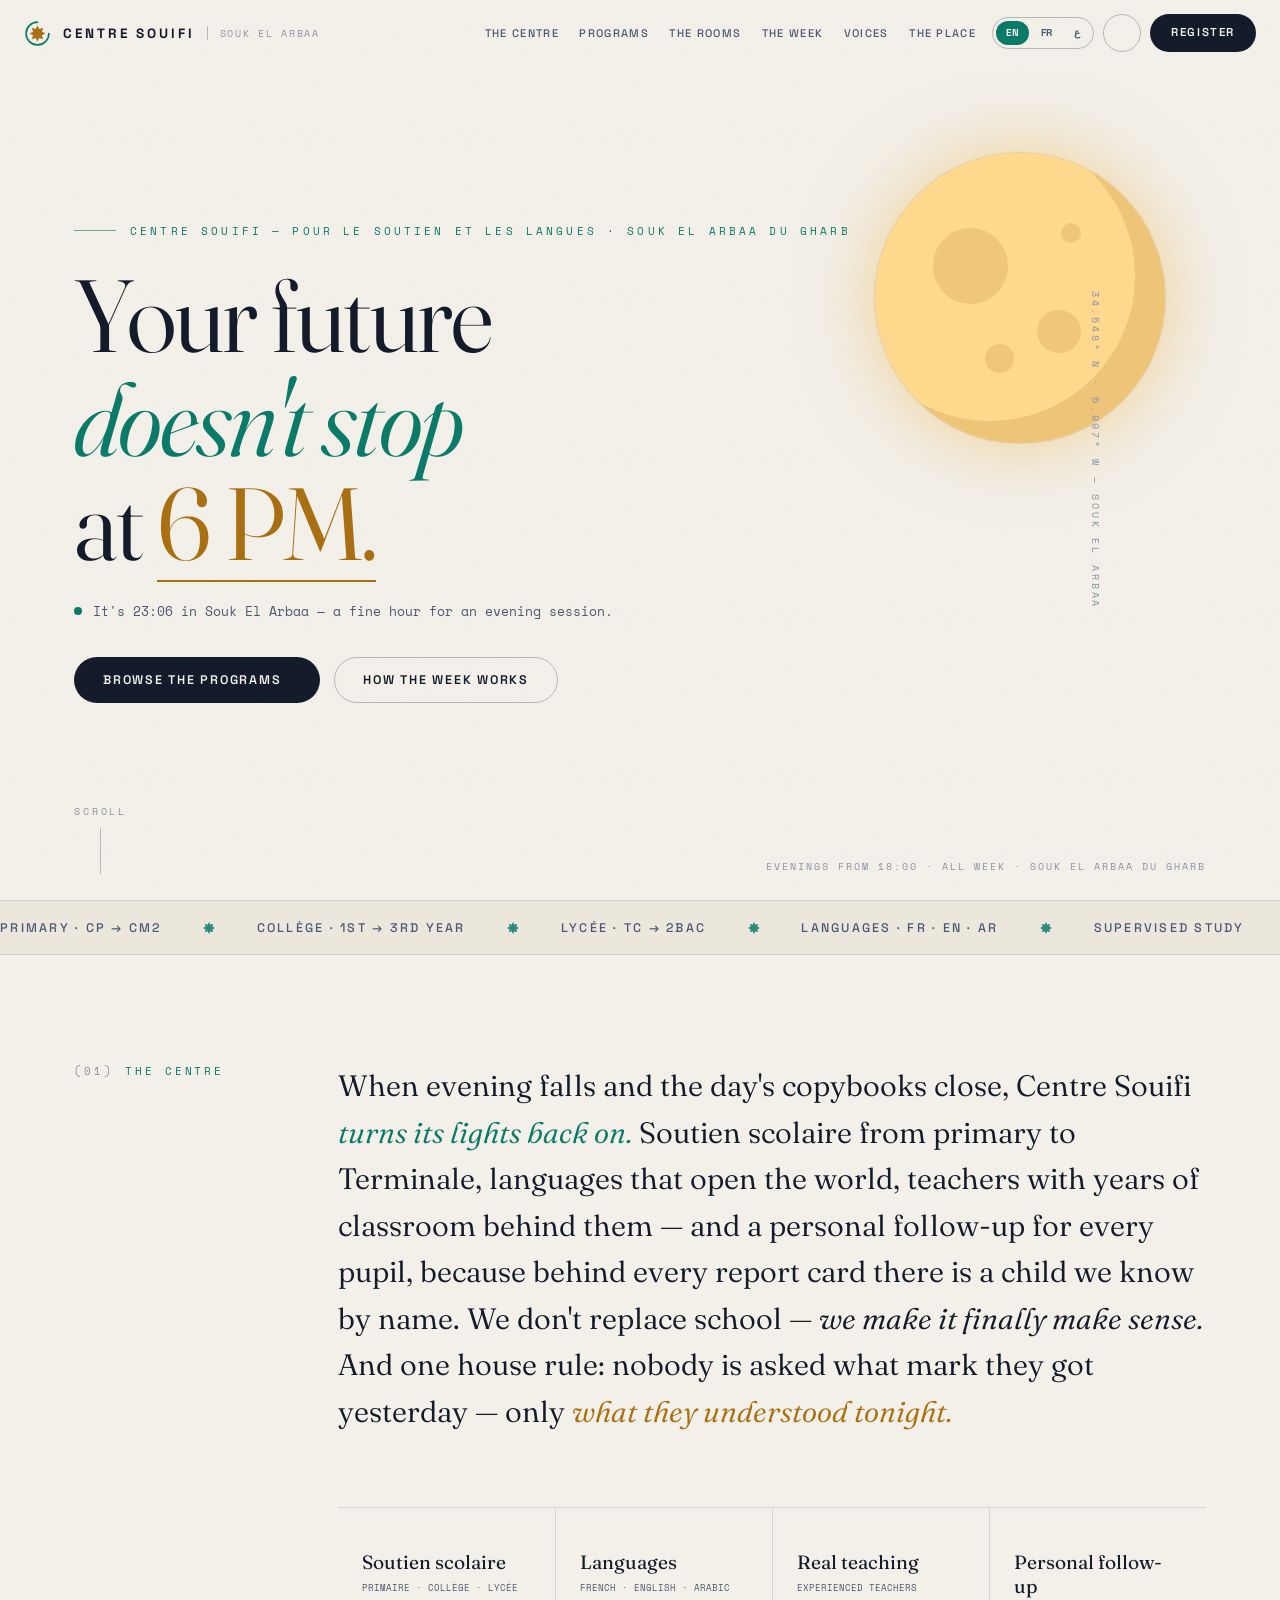
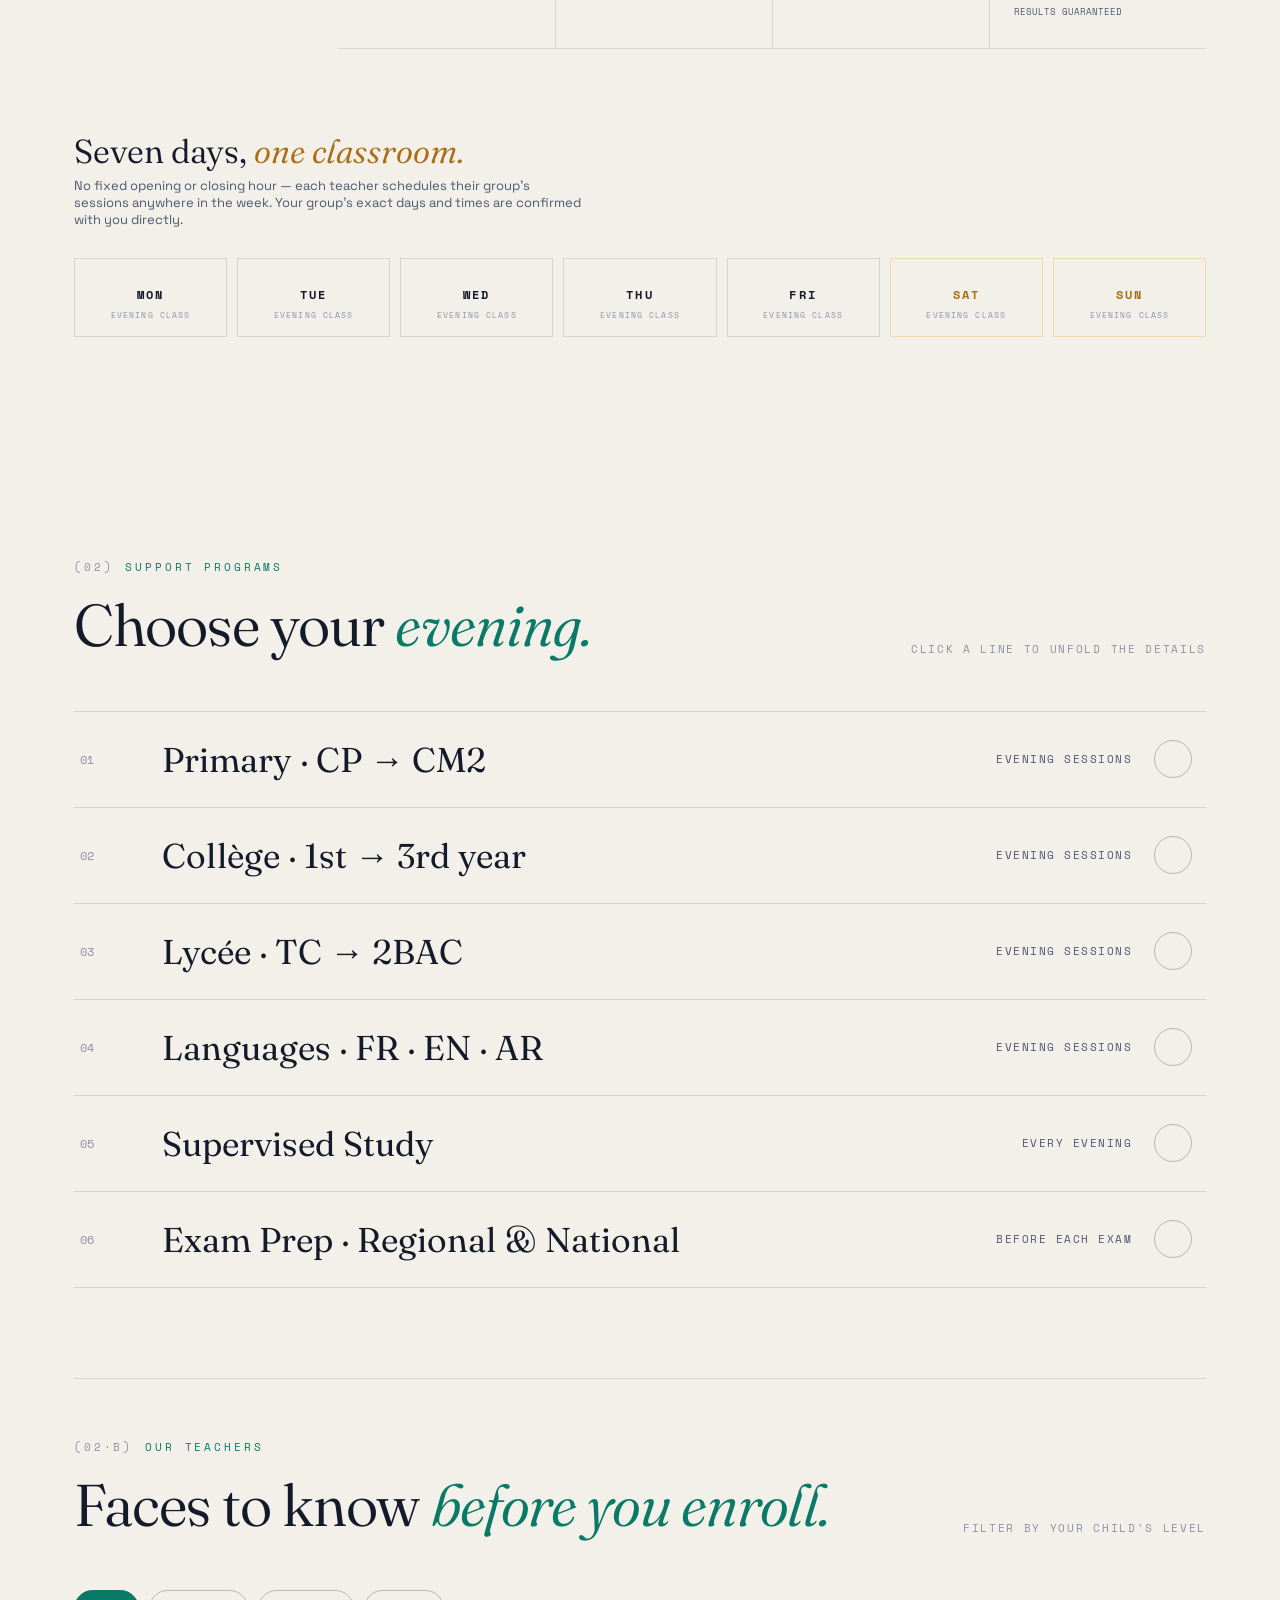
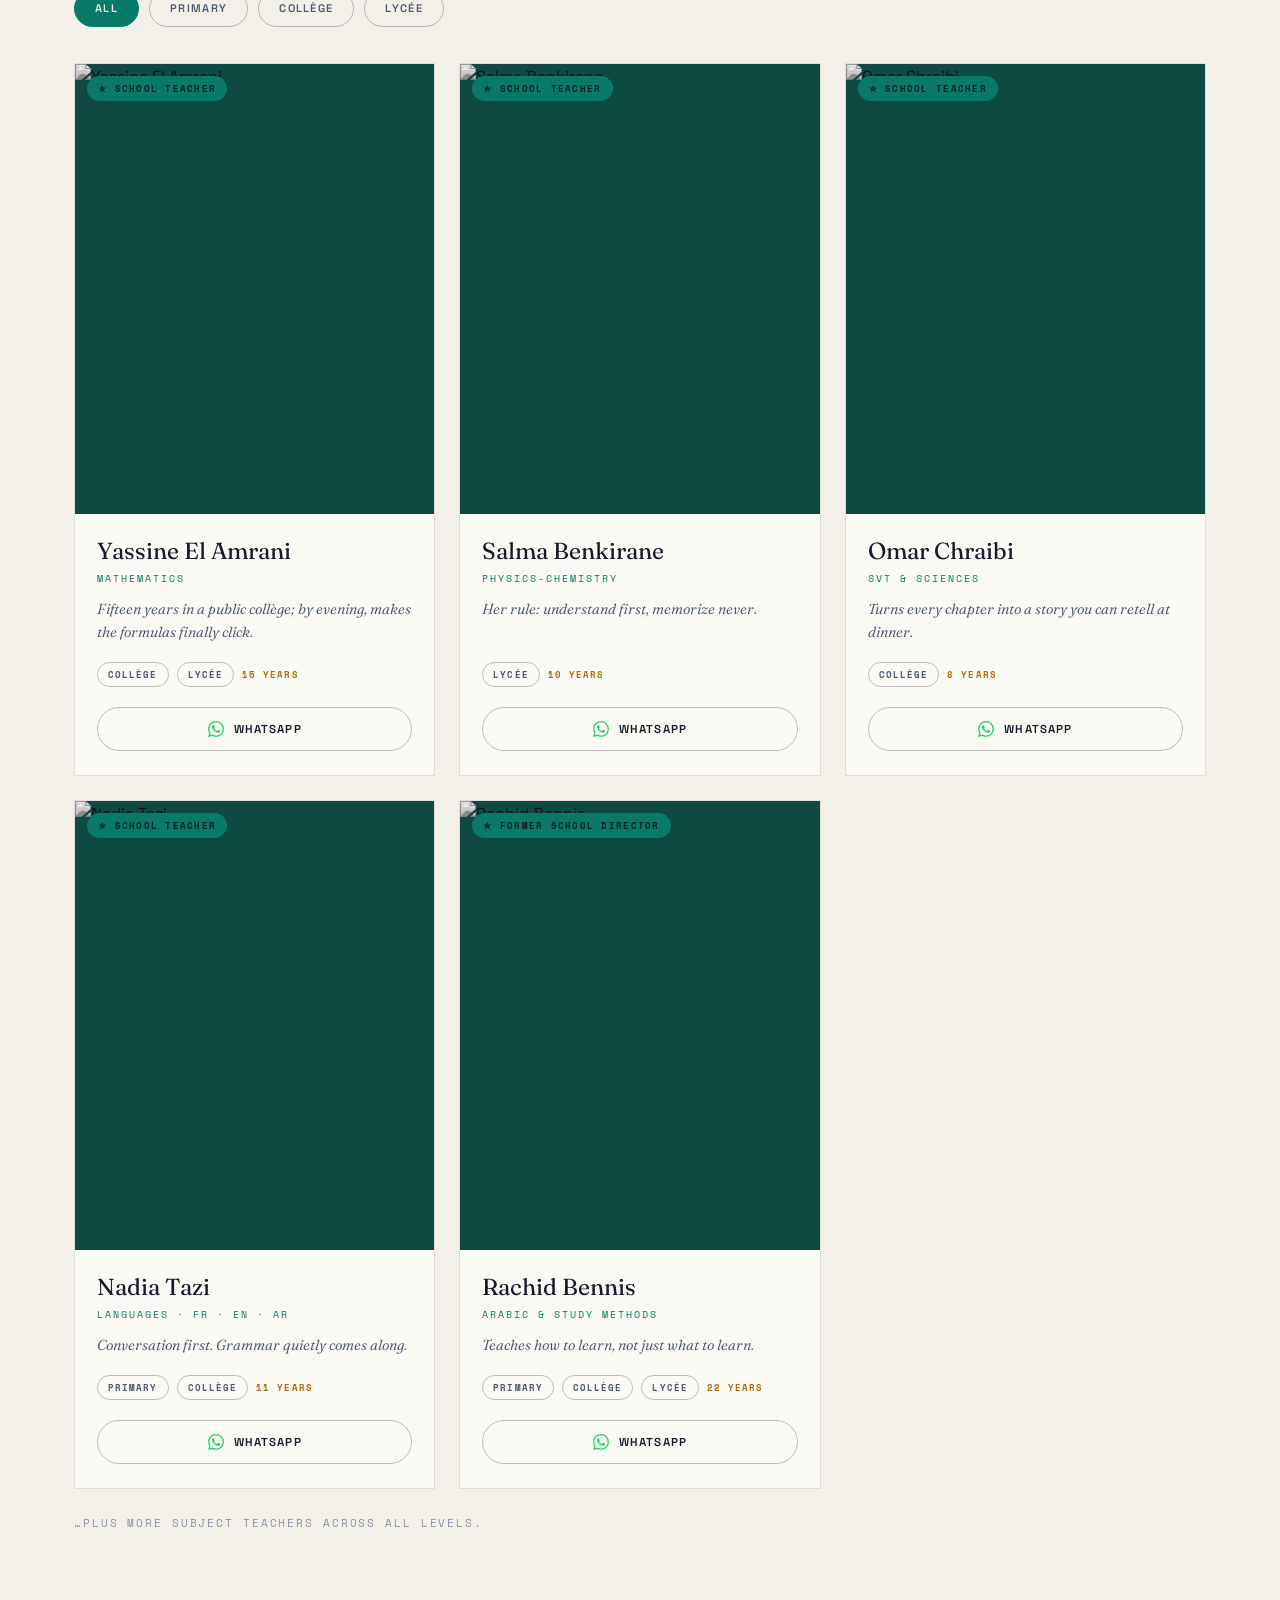
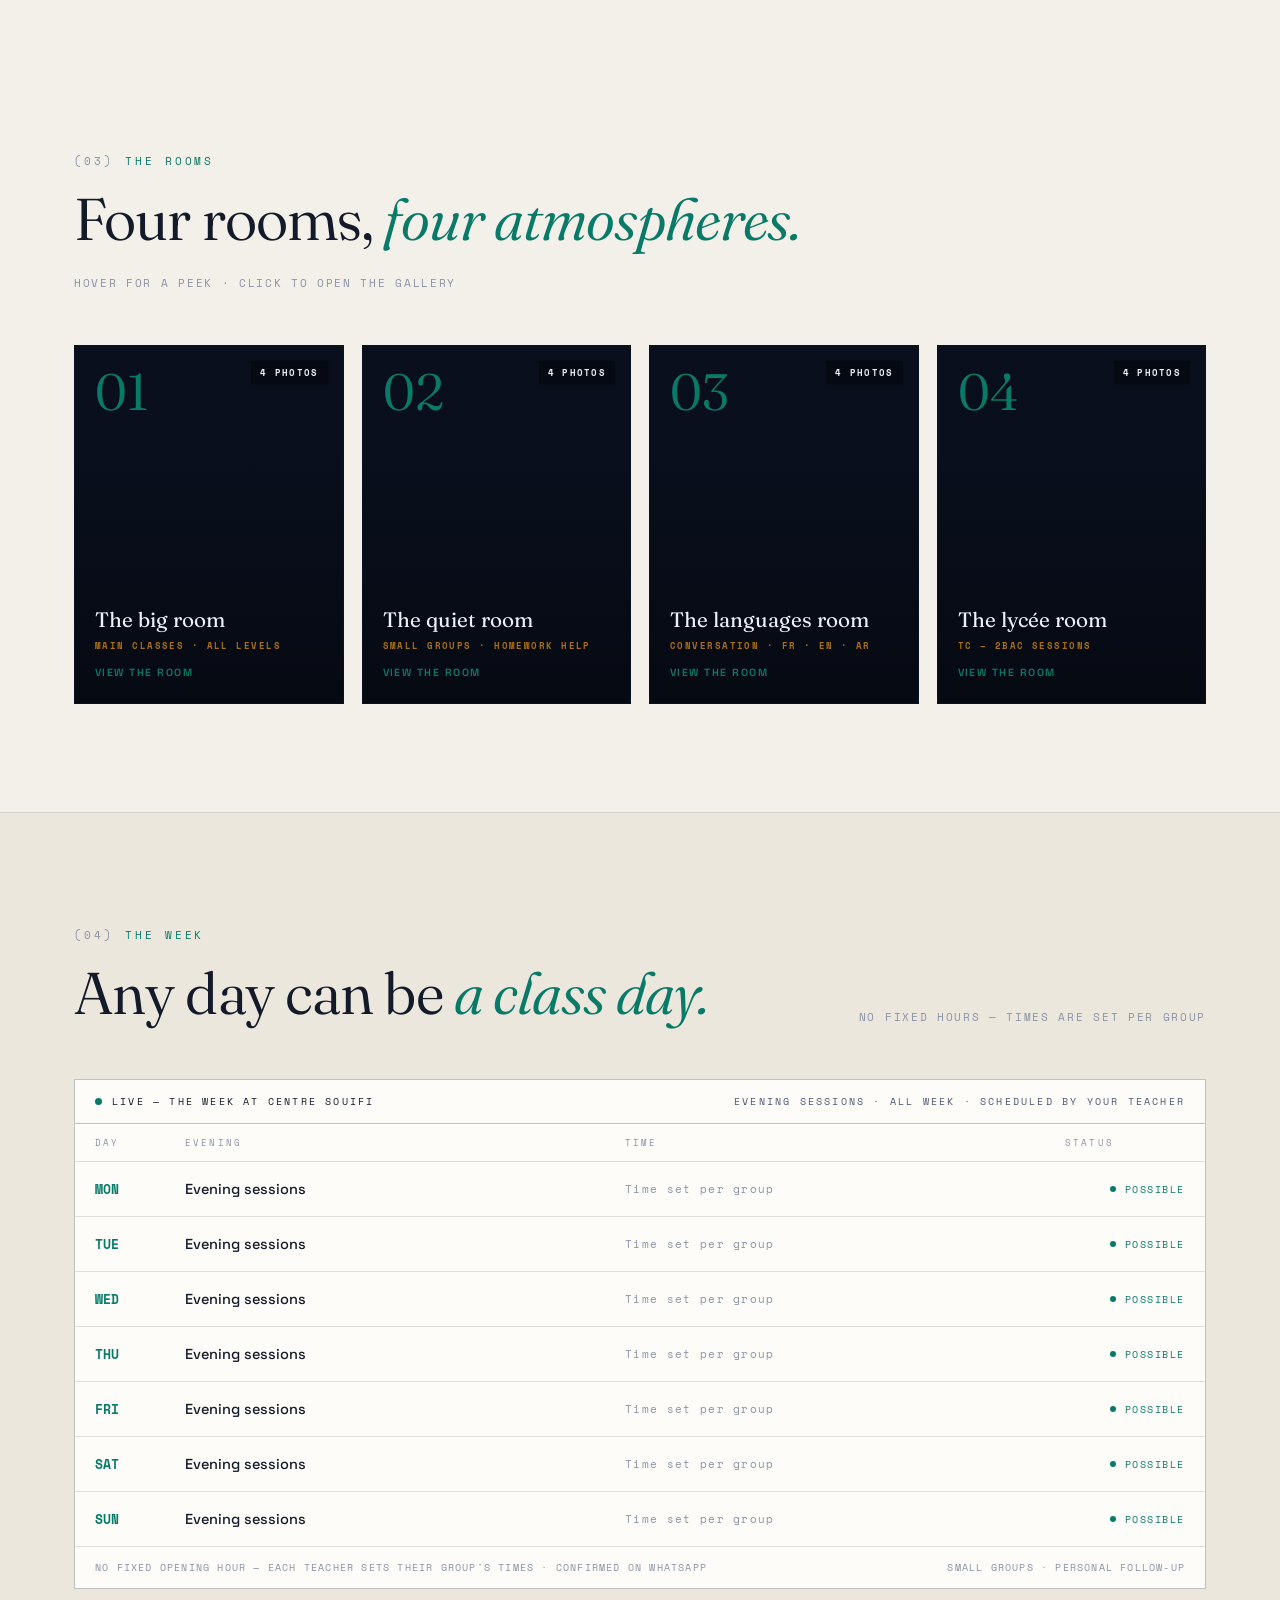
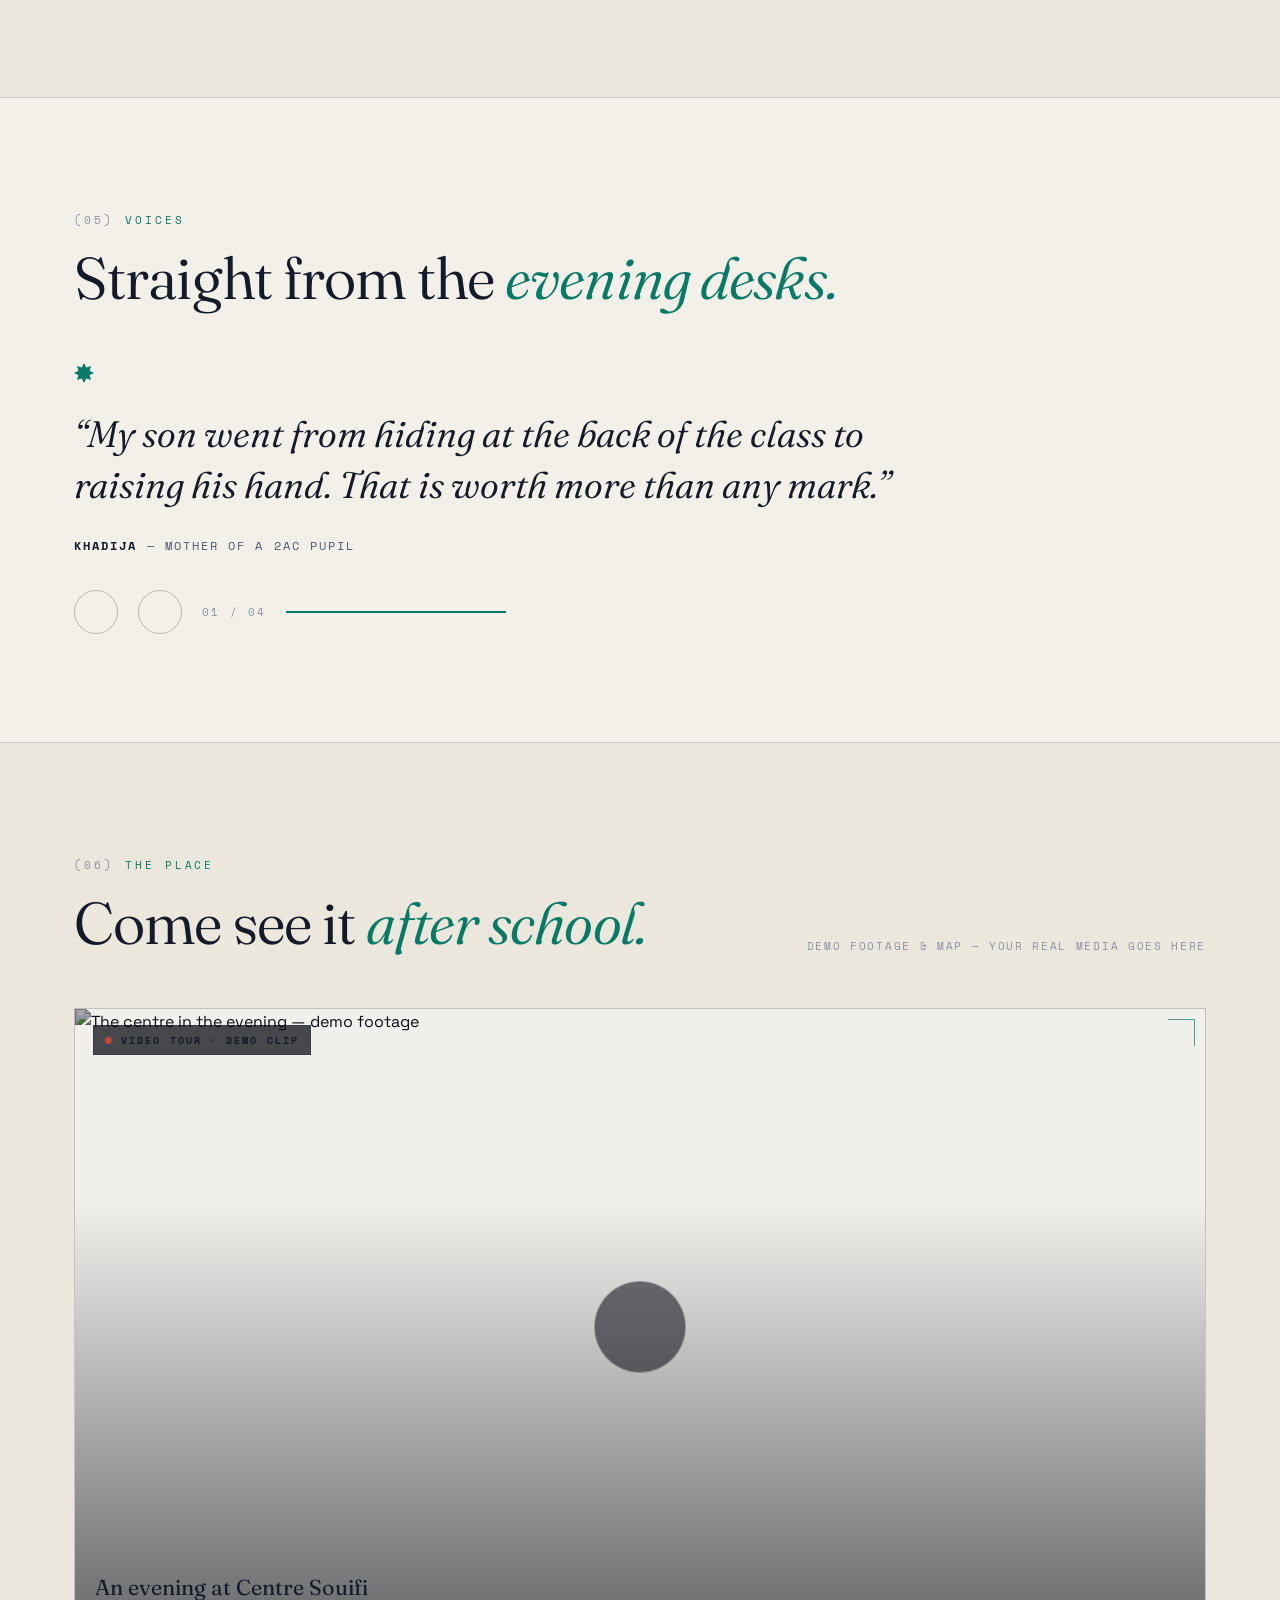
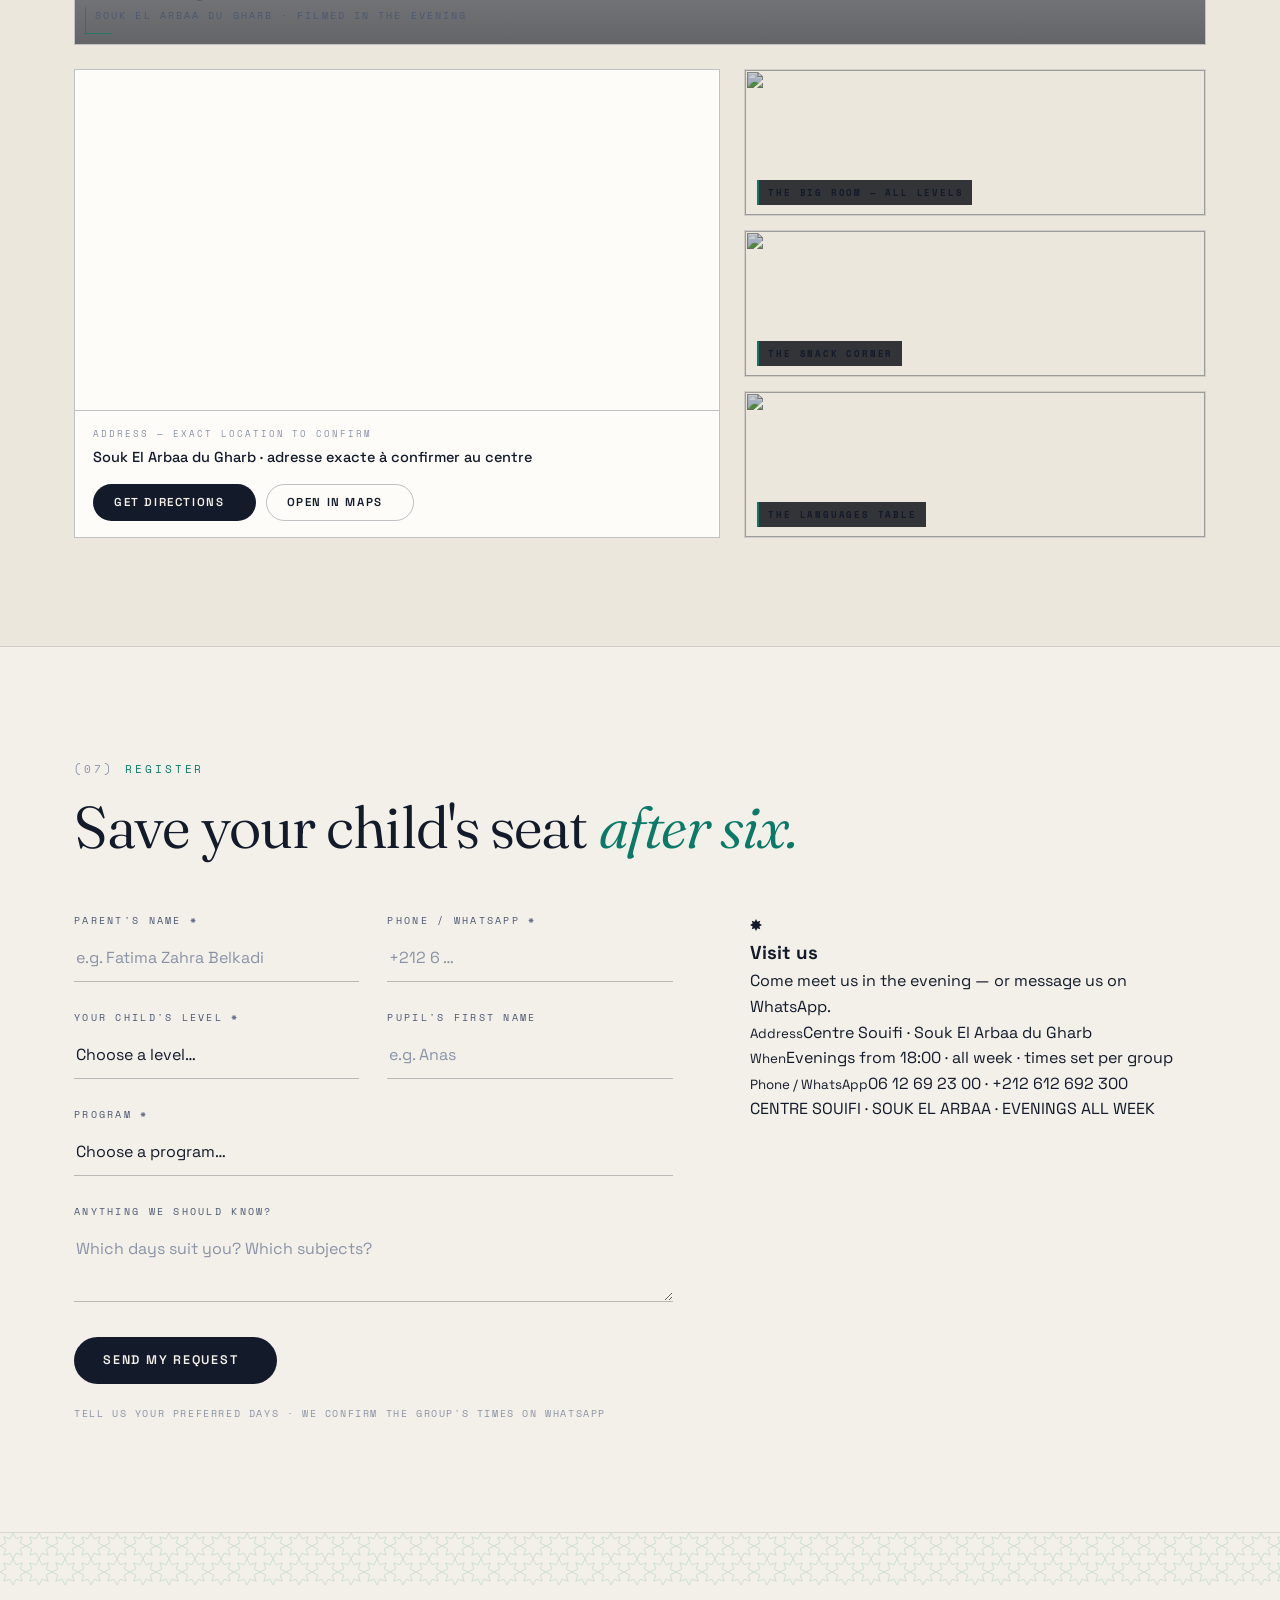
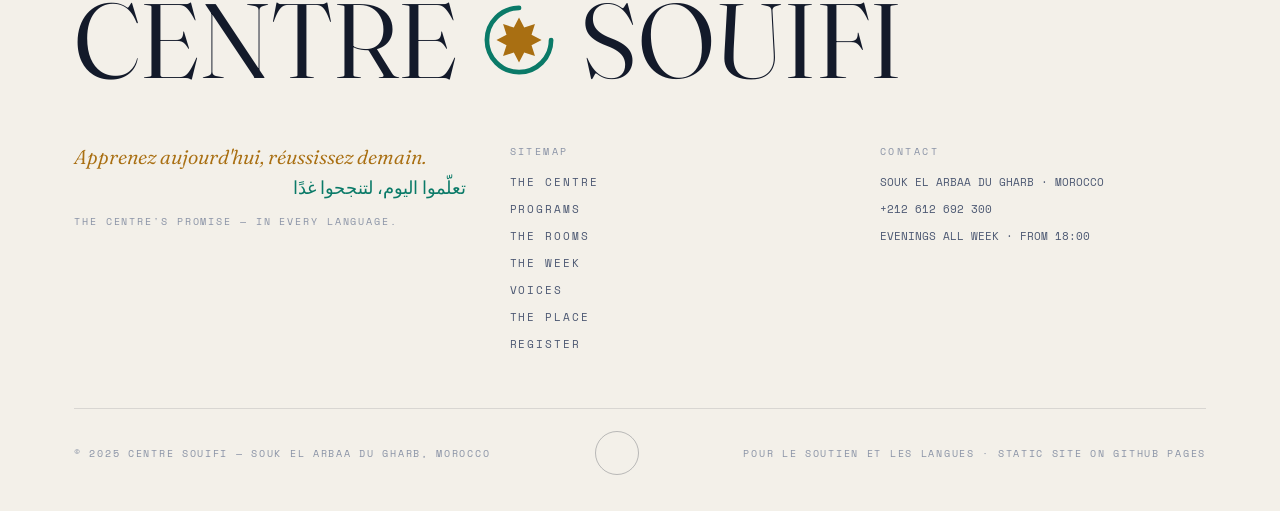
==== commit edaf95a0: "adding the white logo og tags" ====
--- a/index.original.html
+++ b/index.original.html
@@ -233,7 +233,6 @@
 .manifesto{font:350 clamp(1.3rem,2.3vw,1.85rem)/1.58 var(--serif);max-width:62ch}
 .manifesto em{font-style:italic}
 .m-mint{color:var(--mint)} .m-amber{color:var(--amber)}
-/* four pillars — straight from the centre's poster */
 .pillars{margin-top:clamp(48px,8vh,78px);border-block:1px solid var(--line);display:grid;grid-template-columns:repeat(4,1fr)}
 .pillar{padding:28px 24px;border-inline-start:1px solid var(--line)}
 .pillar:first-child{border-inline-start:0}
@@ -245,7 +244,6 @@
 .pillar b{display:block;font:400 1.2rem var(--serif);margin-top:14px;font-weight:400}
 html[lang="ar"] .pillar b{line-height:1.6}
 .pillar span{display:block;font:400 9px var(--mono);color:var(--muted);text-transform:uppercase;margin-top:6px;line-height:1.8}
-/* week strip — every day is a potential class day */
 .week-title{font:350 clamp(1.5rem,2.6vw,2.1rem) var(--serif);margin:clamp(56px,9vh,90px) 0 6px}
 .week-title em{font-style:italic;color:var(--amber)}
 .week-sub{font:400 13px var(--sans);color:var(--muted);max-width:64ch}
@@ -295,7 +293,6 @@
   .p-photo{display:block;margin-top:24px;background:#0E4A42;overflow:hidden}
   .p-photo img{display:block;width:100%;aspect-ratio:3/2;object-fit:cover;mix-blend-mode:luminosity;filter:contrast(1.05) brightness(.95)}
 }
-/* teachers sub-block inside the programs section */
 .prog-teachers{margin-top:clamp(64px,10vh,100px);padding-top:clamp(40px,6vh,56px);border-top:1px solid var(--line)}
 
 /* cursor-following preview */
@@ -468,16 +465,20 @@
 .err-msg{font:400 11px var(--mono);color:var(--red);margin-top:8px;display:none}
 .field.err .err-msg{display:block}
 .f-note{margin-top:20px;font:400 10px var(--mono);letter-spacing:.16em;color:var(--faint);line-height:2}
-.visit{background:var(--panel);border:1px solid var(--line);padding:36px 34px;position:relative;align-self:start}
-.visit>.s8{position:absolute;top:26px;inset-inline-end:26px;width:26px;height:26px;color:var(--mint);opacity:.55}
-.visit h3{font:400 1.65rem var(--serif);margin-bottom:6px}
-.v-sub{font:italic 350 14.5px var(--serif);color:var(--mint);margin-bottom:14px}
-.v-item{display:flex;gap:15px;padding:17px 0;border-top:1px solid var(--line);align-items:flex-start;font-size:14.5px}
-.v-item:first-of-type{margin-top:14px}
-.v-item svg{width:16px;height:16px;color:var(--mint);flex:none;margin-top:3px}
-.v-item small{display:block;font:400 9.5px var(--mono);letter-spacing:.2em;color:var(--faint);text-transform:uppercase;margin-bottom:3px}
-.v-item a:hover{color:var(--mint)}
-.v-tag{margin-top:18px;padding-top:18px;border-top:1px solid var(--line);font:400 9.5px var(--mono);letter-spacing:.2em;color:var(--faint)}
+/* result panel (success / whatsapp / failure) */
+.result{border:1px solid var(--line-2);border-inline-start:3px solid var(--mint);background:var(--panel);padding:34px 30px;outline:none}
+.result.fail{border-inline-start-color:var(--amber)}
+.result .res-ico{width:46px;height:46px;border-radius:50%;display:grid;place-items:center;background:var(--mint-dim);color:var(--mint);margin-bottom:16px}
+.result.fail .res-ico{background:var(--amber-dim);color:var(--amber)}
+.result .res-ico svg{width:20px;height:20px}
+.result h3{font:400 1.5rem var(--serif);margin-bottom:8px}
+html[lang="ar"] .result h3{line-height:1.6}
+.result p{color:var(--muted);font-size:14.5px;max-width:52ch}
+.res-actions{display:flex;gap:12px;flex-wrap:wrap;margin-top:22px}
+.res-wa{width:16px;height:16px;color:#25D366}
+@keyframes shake{0%,100%{transform:translateX(0)}25%{transform:translateX(-5px)}75%{transform:translateX(5px)}}
+.btn.shake{animation:shake .35s}
+.hp{position:absolute !important;left:-9999px !top;top:0;opacity:0;height:0;width:0}
 @media (max-width:900px){.reg-grid{grid-template-columns:1fr}}
 @media (max-width:620px){.f-row{grid-template-columns:1fr}}
 
@@ -653,7 +654,6 @@
     </div>
     <div class="prog-list" id="progList"></div>
 
-    <!-- teachers — part of the same section -->
     <div class="prog-teachers">
       <div class="sec-head sec-top reveal">
         <div>
@@ -824,12 +824,14 @@
             <label for="fLevel" data-i18n="reg.levelL">Your child's level *</label>
             <div class="sel">
               <select id="fLevel" name="level">
+                <option value="" disabled selected hidden data-i18n="reg.lvPh">Choose a level…</option>
                 <option value="primary" data-i18n="reg.lv1">Primary · CP – CM2</option>
                 <option value="college" data-i18n="reg.lv2">Collège · 1ère – 3ème</option>
                 <option value="lycee" data-i18n="reg.lv3">Lycée · TC – 2BAC</option>
               </select>
               <i data-lucide="chevron-down"></i>
             </div>
+            <p class="err-msg" data-i18n="reg.errLevel">Choose your child's level.</p>
           </div>
           <div class="field">
             <label for="fStudent" data-i18n="reg.student">Pupil's first name</label>
@@ -846,11 +848,24 @@
         </div>
         <div class="field">
           <label for="fMsg" data-i18n="reg.msg">Anything we should know?</label>
-          <textarea id="fMsg" name="msg" data-i18n-ph="reg.phMsg" placeholder="Which days suit you? Which subjects?"></textarea>
+          <textarea id="fMsg" name="msg" maxlength="800" data-i18n-ph="reg.phMsg" placeholder="Which days suit you? Which subjects?"></textarea>
         </div>
         <button type="submit" class="btn primary" id="fSubmit"><span data-i18n="reg.submit">Send my request</span> <i data-lucide="send"></i></button>
         <p class="f-note" data-i18n="reg.note">TELL US YOUR PREFERRED DAYS · WE CONFIRM THE GROUP'S TIMES ON WHATSAPP</p>
+        <!-- honeypot — bots fill this, humans never see it -->
+        <input type="text" id="fHoney" name="_honey" class="hp" tabindex="-1" autocomplete="off" aria-hidden="true">
       </form>
+
+      <!-- result panel: success / whatsapp / failure -->
+      <div class="result" id="formResult" hidden tabindex="-1" role="alert">
+        <span class="res-ico" id="resIco"></span>
+        <h3 id="resTitle"></h3>
+        <p id="resMsg"></p>
+        <div class="res-actions">
+          <a class="btn primary" id="resWaBtn" target="_blank" rel="noopener"><svg class="res-wa"><use href="#wa"/></svg><span id="resWaTxt"></span></a>
+          <button type="button" class="btn ghost" id="resRetry" hidden data-i18n="reg.res.retry">Try again</button>
+        </div>
+      </div>
 
       <aside class="visit reveal" style="--d:.12s">
         <svg class="s8"><use href="#star8"/></svg>
@@ -930,6 +945,23 @@
   zoom:      14,
   phoneDisplay: "+212 612 692 300",
   centerWa: "212612692300",
+
+  /* ── FORM DELIVERY ─────────────────────────────────────────────
+     MODE B (default · active now): formEnabled:false
+       → after validation, WhatsApp opens with the full request
+         pre-filled. Parent presses Send. Always works, $0, no setup.
+
+     MODE A (email via FormSubmit · free): formEnabled:true
+       1) Put the centre's real Gmail in formEmail below
+       2) Deploy the site, then submit the form ONCE yourself
+       3) Open the "FormSubmit Activation" email in that inbox
+          and click the activation link
+       4) Flip formEnabled to true — every request now also
+          lands in the inbox (perfect trigger for a Make.com →
+          CallMeBot WhatsApp automation later, no code change) */
+  formEnabled: false,
+  formEmail: "centresouifi@gmail.com",   /* ⚠️ REPLACE with the centre's real email */
+
   videoSrc:    "https://storage.googleapis.com/gtv-videos-bucket/sample/ForBiggerEscapes.mp4",
   videoPoster: "https://picsum.photos/seed/centre-souifi-front/1600/900.jpg"
 };
@@ -988,9 +1020,21 @@
  "reg.label":"Register","reg.h2":"Save your child's seat <em>after six.</em>",
  "reg.name":"Parent's name *","reg.phone":"Phone / WhatsApp *","reg.levelL":"Your child's level *","reg.student":"Pupil's first name","reg.course":"Program *","reg.msg":"Anything we should know?",
  "reg.phName":"e.g. Fatima Zahra Belkadi","reg.phPhone":"+212 6 …","reg.phStudent":"e.g. Anas","reg.phMsg":"Which days suit you? Which subjects?",
+ "reg.lvPh":"Choose a level…",
  "reg.lv1":"Primary · CP – CM2","reg.lv2":"Collège · 1ère – 3ème","reg.lv3":"Lycée · TC – 2BAC",
- "reg.errName":"Please tell us your name.","reg.errPhone":"That number looks too short.","reg.errCourse":"Pick a program — or choose \"Not sure yet\".",
+ "reg.errName":"Please tell us your name.","reg.errPhone":"That number doesn't look right.","reg.errLevel":"Choose your child's level.","reg.errCourse":"Pick a program — or choose \"Not sure yet\".",
  "reg.submit":"Send my request","reg.sending":"Sending…","reg.note":"TELL US YOUR PREFERRED DAYS · WE CONFIRM THE GROUP'S TIMES ON WHATSAPP",
+ "wa.title":"*Registration request — Centre Souifi*","wa.parent":"Parent","wa.phone":"Phone","wa.child":"Child","wa.program":"Program","wa.note":"Note",
+ "reg.res.waT":"WhatsApp is opening…",
+ "reg.res.waM":"If nothing opened, tap the button below and press Send — your request arrives instantly on our WhatsApp.",
+ "reg.res.waBtn":"Open WhatsApp",
+ "reg.res.okT":"Request received!",
+ "reg.res.okM":"Reference {ref}. For an instant delivery to our team, also send it on WhatsApp — one tap, same details.",
+ "reg.res.okBtn":"Send on WhatsApp too",
+ "reg.res.failT":"Automatic sending didn't go through",
+ "reg.res.failM":"Probably a connection hiccup. Nothing was lost — your request is ready: send it via WhatsApp instead, or try again.",
+ "reg.res.failBtn":"Send via WhatsApp",
+ "reg.res.retry":"Try again",
  "reg.visitT":"Visit us","reg.visitS":"Come meet us in the evening — or message us on WhatsApp.",
  "reg.vAddr":"Address","reg.vHours":"When","reg.vPhone":"Phone / WhatsApp",
  "reg.addrVal":"Centre Souifi · Souk El Arbaa du Gharb","reg.hoursVal":"Evenings from 18:00 · all week · times set per group","reg.vTag":"CENTRE SOUIFI · SOUK EL ARBAA · EVENINGS ALL WEEK",
@@ -998,8 +1042,7 @@
  "foot.addr":"SOUK EL ARBAA DU GHARB · MOROCCO","foot.hours":"EVENINGS ALL WEEK · FROM 18:00",
  "foot.bar1":"© 2025 CENTRE SOUIFI — SOUK EL ARBAA DU GHARB, MOROCCO","foot.bar2":"POUR LE SOUTIEN ET LES LANGUES · STATIC SITE ON GITHUB PAGES",
  "toast.sel":"selected","toast.selMsg":"Finish the form below — we reply on WhatsApp.",
- "toast.err":"Almost there","toast.errMsg":"Please fix the highlighted fields.",
- "toast.ok":"Request received","toast.okMsg":"Reference {ref} — we'll contact you on WhatsApp to confirm your group's times."
+ "toast.err":"Almost there","toast.errMsg":"Please check the highlighted fields."
 },
 fr:{
  docTitle:"Centre Souifi — Souk El Arbaa du Gharb · Soutien scolaire & langues du soir",
@@ -1052,9 +1095,21 @@
  "reg.label":"Inscription","reg.h2":"Réservez la place de votre enfant <em>après six heures.</em>",
  "reg.name":"Nom du parent *","reg.phone":"Téléphone / WhatsApp *","reg.levelL":"Niveau de votre enfant *","reg.student":"Prénom de l'élève","reg.course":"Programme *","reg.msg":"Quelque chose à nous dire ?",
  "reg.phName":"ex. Fatima Zahra Belkadi","reg.phPhone":"+212 6 …","reg.phStudent":"ex. Anas","reg.phMsg":"Quels jours vous conviennent ? Quelles matières ?",
+ "reg.lvPh":"Choisir un niveau…",
  "reg.lv1":"Primaire · CP – CM2","reg.lv2":"Collège · 1ère – 3ème","reg.lv3":"Lycée · TC – 2BAC",
- "reg.errName":"Dites-nous votre nom.","reg.errPhone":"Ce numéro semble trop court.","reg.errCourse":"Choisissez un programme — ou « Pas sûr encore ».",
+ "reg.errName":"Dites-nous votre nom.","reg.errPhone":"Ce numéro ne semble pas correct.","reg.errLevel":"Choisissez le niveau de votre enfant.","reg.errCourse":"Choisissez un programme — ou « Pas sûr encore ».",
  "reg.submit":"Envoyer ma demande","reg.sending":"Envoi…","reg.note":"DITES-NOUS VOS JOURS PRÉFÉRÉS · LES HORAIRES DU GROUPE SONT CONFIRMÉS SUR WHATSAPP",
+ "wa.title":"*Demande d'inscription — Centre Souifi*","wa.parent":"Parent","wa.phone":"Téléphone","wa.child":"Enfant","wa.program":"Programme","wa.note":"Remarque",
+ "reg.res.waT":"WhatsApp s'ouvre…",
+ "reg.res.waM":"Si rien ne s'est ouvert, touchez le bouton ci-dessous puis appuyez sur Envoyer — votre demande arrive instantanément sur notre WhatsApp.",
+ "reg.res.waBtn":"Ouvrir WhatsApp",
+ "reg.res.okT":"Demande reçue !",
+ "reg.res.okM":"Référence {ref}. Pour une livraison instantanée à notre équipe, envoyez-la aussi sur WhatsApp — une touche, mêmes détails.",
+ "reg.res.okBtn":"Envoyer aussi sur WhatsApp",
+ "reg.res.failT":"L'envoi automatique n'a pas abouti",
+ "reg.res.failM":"Probablement un souci de connexion. Rien n'est perdu — votre demande est prête : envoyez-la plutôt via WhatsApp, ou réessayez.",
+ "reg.res.failBtn":"Envoyer via WhatsApp",
+ "reg.res.retry":"Réessayer",
  "reg.visitT":"Passez nous voir","reg.visitS":"Venez nous rencontrer en soirée — ou écrivez-nous sur WhatsApp.",
  "reg.vAddr":"Adresse","reg.vHours":"Quand","reg.vPhone":"Téléphone / WhatsApp",
  "reg.addrVal":"Centre Souifi · Souk El Arbaa du Gharb","reg.hoursVal":"Soirs dès 18h · tous les jours · horaires par groupe","reg.vTag":"CENTRE SOUIFI · SOUK EL ARBAA · SOIRS TOUS LES JOURS",
@@ -1062,8 +1117,7 @@
  "foot.addr":"SOUK EL ARBAA DU GHARB · MAROC","foot.hours":"SOIRS TOUS LES JOURS · DÈS 18H",
  "foot.bar1":"© 2025 CENTRE SOUIFI — SOUK EL ARBAA DU GHARB, MAROC","foot.bar2":"POUR LE SOUTIEN ET LES LANGUES · SITE STATIQUE SUR GITHUB PAGES",
  "toast.sel":"sélectionné","toast.selMsg":"Terminez le formulaire ci-dessous — réponse par WhatsApp.",
- "toast.err":"Presque !","toast.errMsg":"Corrigez les champs signalés, s'il vous plaît.",
- "toast.ok":"Demande reçue","toast.okMsg":"Référence {ref} — nous vous contactons sur WhatsApp pour confirmer les horaires du groupe."
+ "toast.err":"Presque !","toast.errMsg":"Vérifiez les champs signalés, s'il vous plaît."
 },
 ar:{
  docTitle:"مركز السويفي — سوق الأربعاء · الدعم المدرسي واللغات مساءً",
@@ -1116,9 +1170,21 @@
  "reg.label":"التسجيل","reg.h2":"احجز مقعد ابنك <em>بعد السادسة.</em>",
  "reg.name":"اسم الولي *","reg.phone":"الهاتف / واتساب *","reg.levelL":"مستوى ابنك *","reg.student":"اسم التلميذ(ة)","reg.course":"البرنامج *","reg.msg":"هل من شيء يجب أن نعرفه؟",
  "reg.phName":"مثال: فاطمة الزهراء بلقاضي","reg.phPhone":"+212 6 …","reg.phStudent":"مثال: أنس","reg.phMsg":"أيام مناسبة لك؟ أي المواد؟",
+ "reg.lvPh":"اختر المستوى…",
  "reg.lv1":"الابتدائي · 1 – 6","reg.lv2":"الإعدادي · 1 – 3","reg.lv3":"التأهيلي · الجذع – 2باك",
- "reg.errName":"عرّفنا باسمك من فضلك.","reg.errPhone":"يبدو هذا الرقم قصيرًا جدًا.","reg.errCourse":"اختر برنامجًا — أو «لست متأكدًا بعد».",
+ "reg.errName":"عرّفنا باسمك من فضلك.","reg.errPhone":"هذا الرقم لا يبدو صحيحًا.","reg.errLevel":"اختر مستوى ابنك.","reg.errCourse":"اختر برنامجًا — أو «لست متأكدًا بعد».",
  "reg.submit":"أرسل الطلب","reg.sending":"جارٍ الإرسال…","reg.note":"أخبرنا بأيامك المفضلة · نؤكد توقيتات المجموعة عبر واتساب",
+ "wa.title":"*طلب تسجيل — مركز السويفي*","wa.parent":"الولي","wa.phone":"الهاتف","wa.child":"الابن(ة)","wa.program":"البرنامج","wa.note":"ملاحظة",
+ "reg.res.waT":"يُفتح واتساب…",
+ "reg.res.waM":"إذا لم يُفتح شيء، اضغط الزر أسفله ثم اضغط «إرسال» — يصل طلبك فورًا إلى واتساب المركز.",
+ "reg.res.waBtn":"افتح واتساب",
+ "reg.res.okT":"تم استلام الطلب!",
+ "reg.res.okM":"المرجع {ref}. ولضمان وصوله فورًا لفريقنا، أرسله أيضًا عبر واتساب — بضغطة واحدة وبنفس التفاصيل.",
+ "reg.res.okBtn":"أرسله أيضًا عبر واتساب",
+ "reg.res.failT":"لم يكتمل الإرسال التلقائي",
+ "reg.res.failM":"على الأرجح مشكلة في الاتصال. لا شيء ضاع — طلبك جاهز: أرسله عبر واتساب بدلًا من ذلك، أو أعد المحاولة.",
+ "reg.res.failBtn":"أرسل عبر واتساب",
+ "reg.res.retry":"أعد المحاولة",
  "reg.visitT":"زرنا","reg.visitS":"تعال إلينا في الأمسية — أو راسلنا على واتساب.",
  "reg.vAddr":"العنوان","reg.vHours":"متى","reg.vPhone":"الهاتف / واتساب",
  "reg.addrVal":"مركز السويفي · سوق الأربعاء","reg.hoursVal":"أمسيات من 18:00 · كل الأيام · التوقيت لكل مجموعة","reg.vTag":"مركز السويفي · سوق الأربعاء · أمسية كل يوم",
@@ -1126,8 +1192,7 @@
  "foot.addr":"سوق الأربعاء · المغرب","foot.hours":"أمسية كل يوم · من 18:00",
  "foot.bar1":"© 2025 مركز السويفي — سوق الأربعاء، المغرب","foot.bar2":"للدعم واللغات · موقع ثابت على GitHub Pages",
  "toast.sel":"تم اختياره","toast.selMsg":"أكمل النموذج أدناه — نرد عبر واتساب.",
- "toast.err":"كاد الأمر يكتمل","toast.errMsg":"صحّح الحقول المحددة من فضلك.",
- "toast.ok":"تم استلام الطلب","toast.okMsg":"المرجع {ref} — سنتواصل معك عبر واتساب لتأكيد توقيتات المجموعة."
+ "toast.err":"كاد الأمر يكتمل","toast.errMsg":"راجع الحقول المحددة من فضلك."
 }};
 const t = k => (T[LANG] && T[LANG][k]) || T.en[k] || k;
 
@@ -1174,10 +1239,9 @@
   ar:{q:"مساءان في الأسبوع هنا، وصعد معدله في الرياضيات من 8 إلى 13. تحققت من ورقة النقاط بنفسي.",n:"مصطفى",m:"والد تلميذ في الأولى باك"}}
 ];
 
-/* ---- ROOMS (the 4 salles — profs pick whichever they want) ----
-   images: placeholder seeds now. When you have real photos, replace each entry
-   with your file path, e.g. images:"salle1.jpg" → "images/salle1-1.jpg"
-   (any entry containing "/" is used as a direct path, no code change needed). */
+/* ---- ROOMS (the 4 salles) ----
+   images: placeholder seeds now. For real photos use paths like "images/salle1-1.jpg"
+   (any entry containing "/" is used as a direct path — no code change needed). */
 const ROOMS_DATA = [
  {num:"01",images:["cs-room1-a","cs-room1-b","cs-room1-c","cs-room1-d"],
   name:{en:"The big room",fr:"La grande salle",ar:"القاعة الكبرى"},
@@ -1360,7 +1424,6 @@
   icons();
 }
 
-/* lightbox */
 const lb = document.getElementById("lightbox"),
       lbImg = document.getElementById("lbImg"),
       lbCap = document.getElementById("lbCap"),
@@ -1551,9 +1614,23 @@
 document.getElementById("vWrap").addEventListener("mouseenter", () => clearTimeout(vTimer));
 document.getElementById("vWrap").addEventListener("mouseleave", vRestart);
 
-/* ================= REGISTRATION FORM ================= */
+/* ================= REGISTRATION FORM =================
+   validate → deliver:
+   · Mode B (default): WhatsApp opens pre-filled — parent presses Send
+   · Mode A (formEnabled:true): silent POST to FormSubmit → email
+   · Any failure: WhatsApp fallback button, nothing is lost        */
 const form = document.getElementById("regForm"),
-      sel = document.getElementById("fCourse");
+      sel = document.getElementById("fCourse"),
+      fHoney = document.getElementById("fHoney"),
+      submitBtn = document.getElementById("fSubmit"),
+      resultPanel = document.getElementById("formResult"),
+      resIco = document.getElementById("resIco"),
+      resTitle = document.getElementById("resTitle"),
+      resMsg = document.getElementById("resMsg"),
+      resWaBtn = document.getElementById("resWaBtn"),
+      resWaTxt = document.getElementById("resWaTxt"),
+      resRetry = document.getElementById("resRetry");
+
 function buildSelect(){
   const cur = sel.value;
   sel.innerHTML = `<option value="">${t("prog.selectPh")}</option>` +
@@ -1561,36 +1638,169 @@
     `<option value="unsure">${t("prog.unsure")}</option>`;
   sel.value = cur || "";
 }
-form.querySelectorAll("input, select, textarea").forEach(el =>
-  el.addEventListener("input", () => el.closest(".field").classList.remove("err")));
-form.addEventListener("submit", e => {
+
+const digitsOf = v => v.replace(/[^\d]/g, "").replace(/^00/, "");
+function collect(){
+  const lv = document.getElementById("fLevel");
+  return {
+    name:    document.getElementById("fName").value.trim(),
+    phone:   document.getElementById("fPhone").value.trim(),
+    level:   lv.value,
+    levelText:  lv.selectedOptions[0] ? lv.selectedOptions[0].textContent : "",
+    student: document.getElementById("fStudent").value.trim(),
+    course:  sel.value,
+    courseText: sel.selectedOptions[0] ? sel.selectedOptions[0].textContent : "",
+    msg:     document.getElementById("fMsg").value.trim()
+  };
+}
+function validate(d){
+  const bad = [];
+  if (d.name.length < 2)                      bad.push("fName");
+  if (!/^\d{9,15}$/.test(digitsOf(d.phone)))  bad.push("fPhone");
+  if (!d.level)                               bad.push("fLevel");
+  if (!d.course)                              bad.push("fCourse");
+  return bad;
+}
+function clearErrs(){
+  form.querySelectorAll(".field.err").forEach(f => {
+    f.classList.remove("err");
+    const el = f.querySelector("input,select,textarea");
+    if (el) el.setAttribute("aria-invalid","false");
+  });
+}
+function markErr(id){
+  const el = document.getElementById(id), f = el.closest(".field");
+  f.classList.add("err");
+  el.setAttribute("aria-invalid","true");
+}
+function waLinkFor(d){
+  const L = [
+    t("wa.title"),
+    t("wa.parent") + ": " + d.name,
+    t("wa.phone") + ": " + d.phone,
+    (d.student ? t("wa.child") + ": " + d.student + " — " + d.levelText
+               : t("wa.child") + ": " + d.levelText),
+    t("wa.program") + ": " + d.courseText
+  ];
+  if (d.msg) L.push(t("wa.note") + ": " + d.msg);
+  return "https://wa.me/" + CONFIG.centerWa + "?text=" + encodeURIComponent(L.join("\n"));
+}
+function showResult(kind, opt){
+  form.hidden = true;
+  resultPanel.hidden = false;
+  resultPanel.classList.toggle("fail", kind === "fail");
+  if (kind === "ok"){
+    resIco.innerHTML = '<i data-lucide="check"></i>';
+    resTitle.textContent = t("reg.res.okT");
+    resMsg.textContent = t("reg.res.okM").replace("{ref}", opt.ref);
+    resWaTxt.textContent = t("reg.res.okBtn");
+    resRetry.hidden = true;
+  } else if (kind === "wa"){
+    resIco.innerHTML = '<svg width="20" height="20"><use href="#wa"/></svg>';
+    resTitle.textContent = t("reg.res.waT");
+    resMsg.textContent = t("reg.res.waM");
+    resWaTxt.textContent = t("reg.res.waBtn");
+    resRetry.hidden = true;
+  } else {
+    resIco.innerHTML = '<i data-lucide="alert-triangle"></i>';
+    resTitle.textContent = t("reg.res.failT");
+    resMsg.textContent = t("reg.res.failM");
+    resWaTxt.textContent = t("reg.res.failBtn");
+    resRetry.hidden = false;
+  }
+  resWaBtn.href = opt.link;
+  icons();
+  resultPanel.scrollIntoView({behavior: RM ? "auto" : "smooth", block:"center"});
+  resultPanel.focus({preventScroll:true});
+}
+function hideResult(){ resultPanel.hidden = true; form.hidden = false; }
+resRetry.addEventListener("click", () => { hideResult(); document.getElementById("fName").focus(); });
+
+/* silent POST to FormSubmit (AJAX, JSON, 10s timeout) */
+function sendFormSubmit(d, ref){
+  const ctrl = new AbortController();
+  const to = setTimeout(() => ctrl.abort(), 10000);
+  return fetch("https://formsubmit.co/ajax/" + CONFIG.formEmail, {
+    method: "POST",
+    signal: ctrl.signal,
+    headers: { "Content-Type": "application/json", "Accept": "application/json" },
+    body: JSON.stringify({
+      _subject: t("mail.subject"),
+      _template: "table",
+      _captcha: "false",
+      _honey: fHoney.value,
+      "Ref": ref,
+      "Lang": LANG.toUpperCase(),
+      "Parent": d.name,
+      "Phone / WhatsApp": d.phone,
+      "Level": d.levelText,
+      "Pupil": d.student || "—",
+      "Program": d.courseText,
+      "Message": d.msg || "—",
+      "Page": location.href
+    })
+  }).then(r => r.json()).then(j => {
+    if (!(j.success === "true" || j.success === true)) throw new Error(j.message || "formsubmit");
+  }).finally(() => clearTimeout(to));
+}
+
+form.addEventListener("submit", async e => {
   e.preventDefault();
-  const checks = [
-    ["fName",  v => v.trim().length >= 2],
-    ["fPhone", v => /^[+0-9][0-9\s()-]{7,}$/.test(v.trim())],
-    ["fCourse",v => !!v]
-  ];
-  let firstBad = null;
-  checks.forEach(([id, ok]) => {
-    const el = document.getElementById(id), bad = !ok(el.value);
-    el.closest(".field").classList.toggle("err", bad);
-    if (bad && !firstBad) firstBad = el;
-  });
-  if (firstBad) {
-    firstBad.focus();
+  clearErrs();
+
+  /* 1 — check every field BEFORE sending anything */
+  const d = collect();
+  const bad = validate(d);
+  if (bad.length){
+    bad.forEach(markErr);
+    const first = document.getElementById(bad[0]);
+    first.closest(".field").scrollIntoView({behavior: RM ? "auto" : "smooth", block:"center"});
+    first.focus({preventScroll:true});
+    submitBtn.classList.add("shake");
+    setTimeout(() => submitBtn.classList.remove("shake"), 400);
     toast(t("toast.err"), t("toast.errMsg"), true);
     return;
   }
-  const btn = document.getElementById("fSubmit"),
-        label = btn.querySelector("span"),
-        old = label.textContent;
-  btn.classList.add("loading"); btn.disabled = true; label.textContent = t("reg.sending");
-  setTimeout(() => {
-    btn.classList.remove("loading"); btn.disabled = false; label.textContent = old;
-    const ref = "CS-" + new Date().getFullYear() + "-" + Math.floor(1000 + Math.random()*9000);
+
+  /* 2 — bot trap: honeypot filled → pretend success, send nothing */
+  if (fHoney.value){
+    showResult("ok", {ref:"CS-XXXX", link: waLinkFor(d)});
     form.reset();
-    toast(t("toast.ok"), t("toast.okMsg").replace("{ref}", ref));
-  }, 950);
+    return;
+  }
+
+  /* 3 — deliver */
+  if (!CONFIG.formEnabled){
+    /* MODE B — WhatsApp, zero setup, always works */
+    const link = waLinkFor(d);
+    window.open(link, "_blank");
+    showResult("wa", {link});
+    form.reset();
+    clearErrs();
+    return;
+  }
+
+  /* MODE A — FormSubmit email, with WhatsApp fallback on any failure */
+  const ref = "CS-" + new Date().getFullYear() + "-" + Math.floor(1000 + Math.random()*9000);
+  const label = submitBtn.querySelector("span"), old = label.textContent;
+  submitBtn.classList.add("loading"); submitBtn.disabled = true; label.textContent = t("reg.sending");
+  try {
+    await sendFormSubmit(d, ref);
+    showResult("ok", {ref, link: waLinkFor(d)});
+    form.reset();
+    clearErrs();
+  } catch (err){
+    showResult("fail", {link: waLinkFor(d)});   /* nothing reset — data kept */
+  } finally {
+    submitBtn.classList.remove("loading"); submitBtn.disabled = false; label.textContent = old;
+  }
+});
+
+/* live error clearing */
+form.querySelectorAll("input, select, textarea").forEach(el => {
+  const clear = () => { const f = el.closest(".field"); if (f){ f.classList.remove("err"); el.setAttribute("aria-invalid","false"); } };
+  el.addEventListener("input", clear);
+  el.addEventListener("change", clear);
 });
 
 /* ================= LIVE CLOCK (Souk El Arbaa — Africa/Casablanca) ================= */
@@ -1714,6 +1924,7 @@
   document.title = t("docTitle");
   document.querySelectorAll("[data-setlang]").forEach(b => b.classList.toggle("on", b.dataset.setlang === l));
   const openIds = new Set([...list.querySelectorAll(".prog.open")].map(el => el.id));
+  hideResult(); /* if the result panel was open, return to the fresh form */
   applyStatic();
   renderMarquee(); renderPrograms(); renderRooms(); renderBoard(); renderTeachers(); buildSelect();
   openIds.forEach(id => { const el = document.getElementById(id); if (el) { el.classList.add("open"); el.querySelector(".prog-head").setAttribute("aria-expanded","true"); } });
